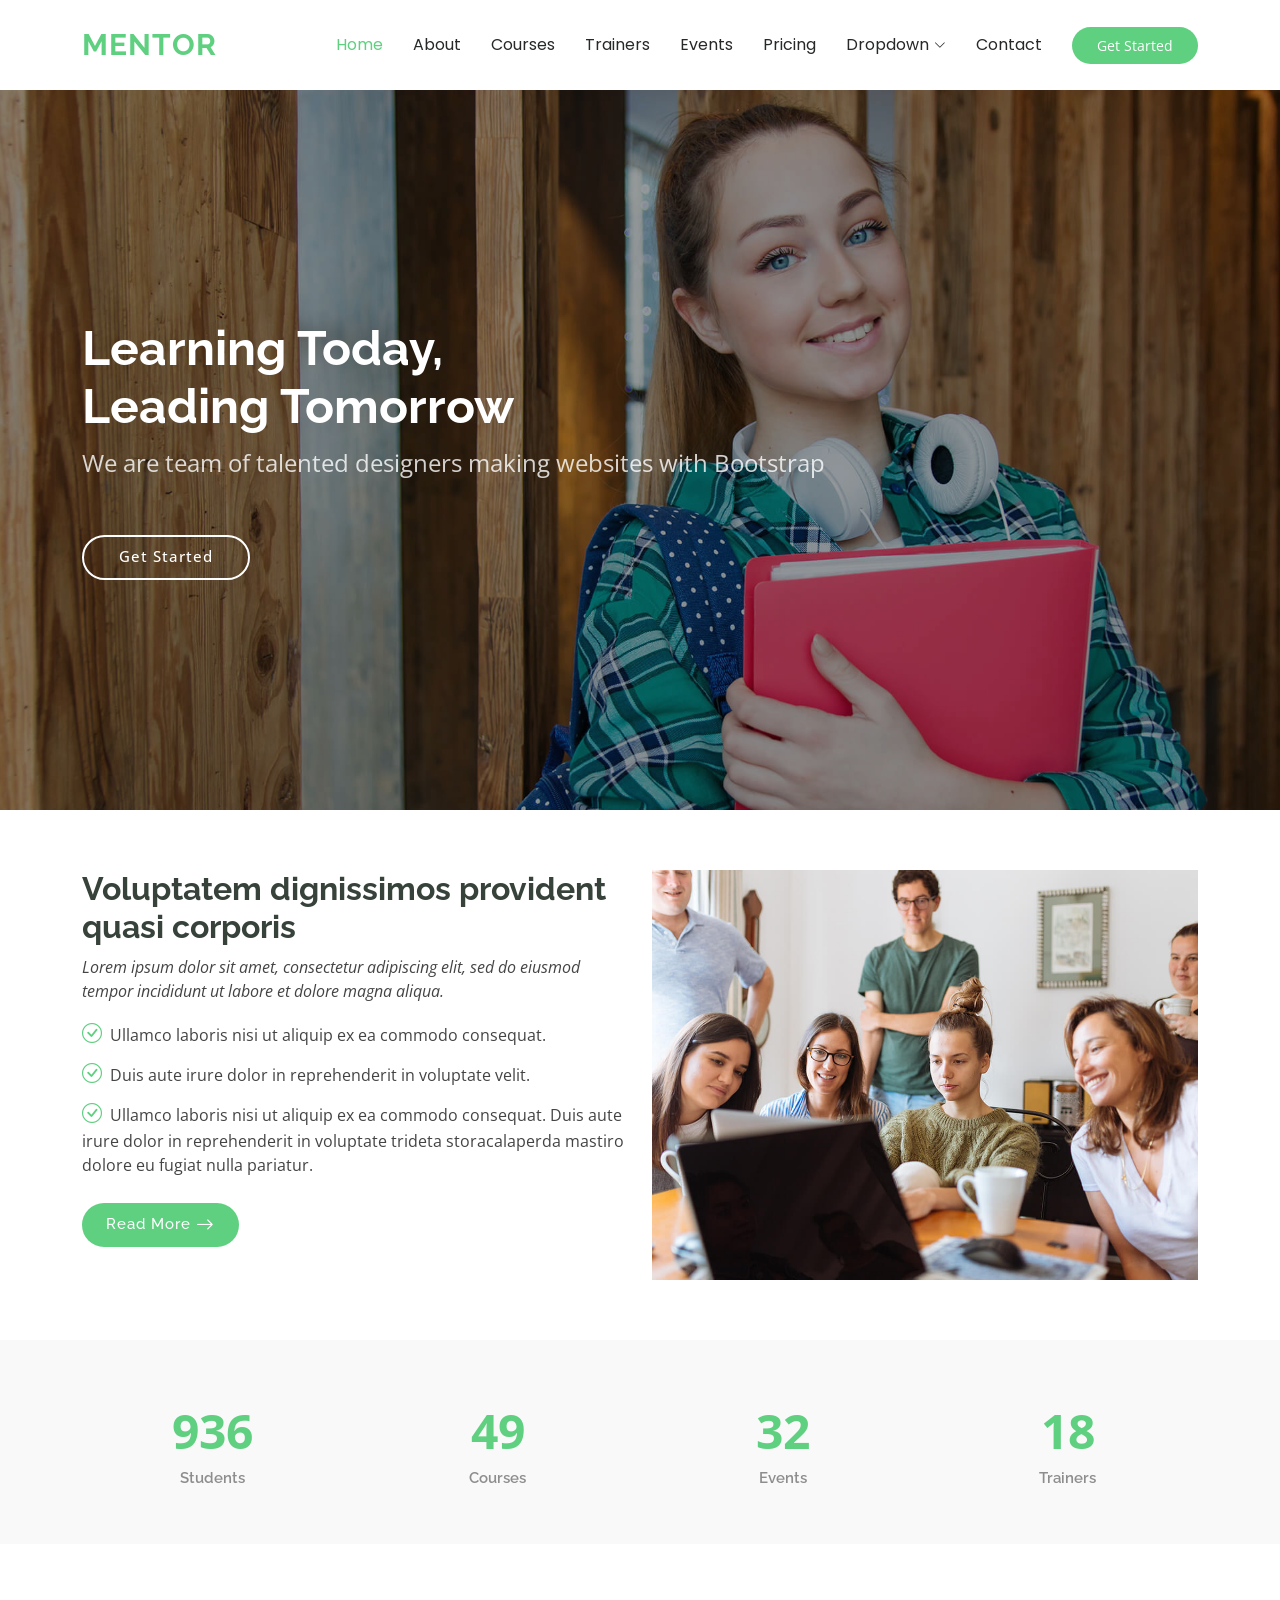
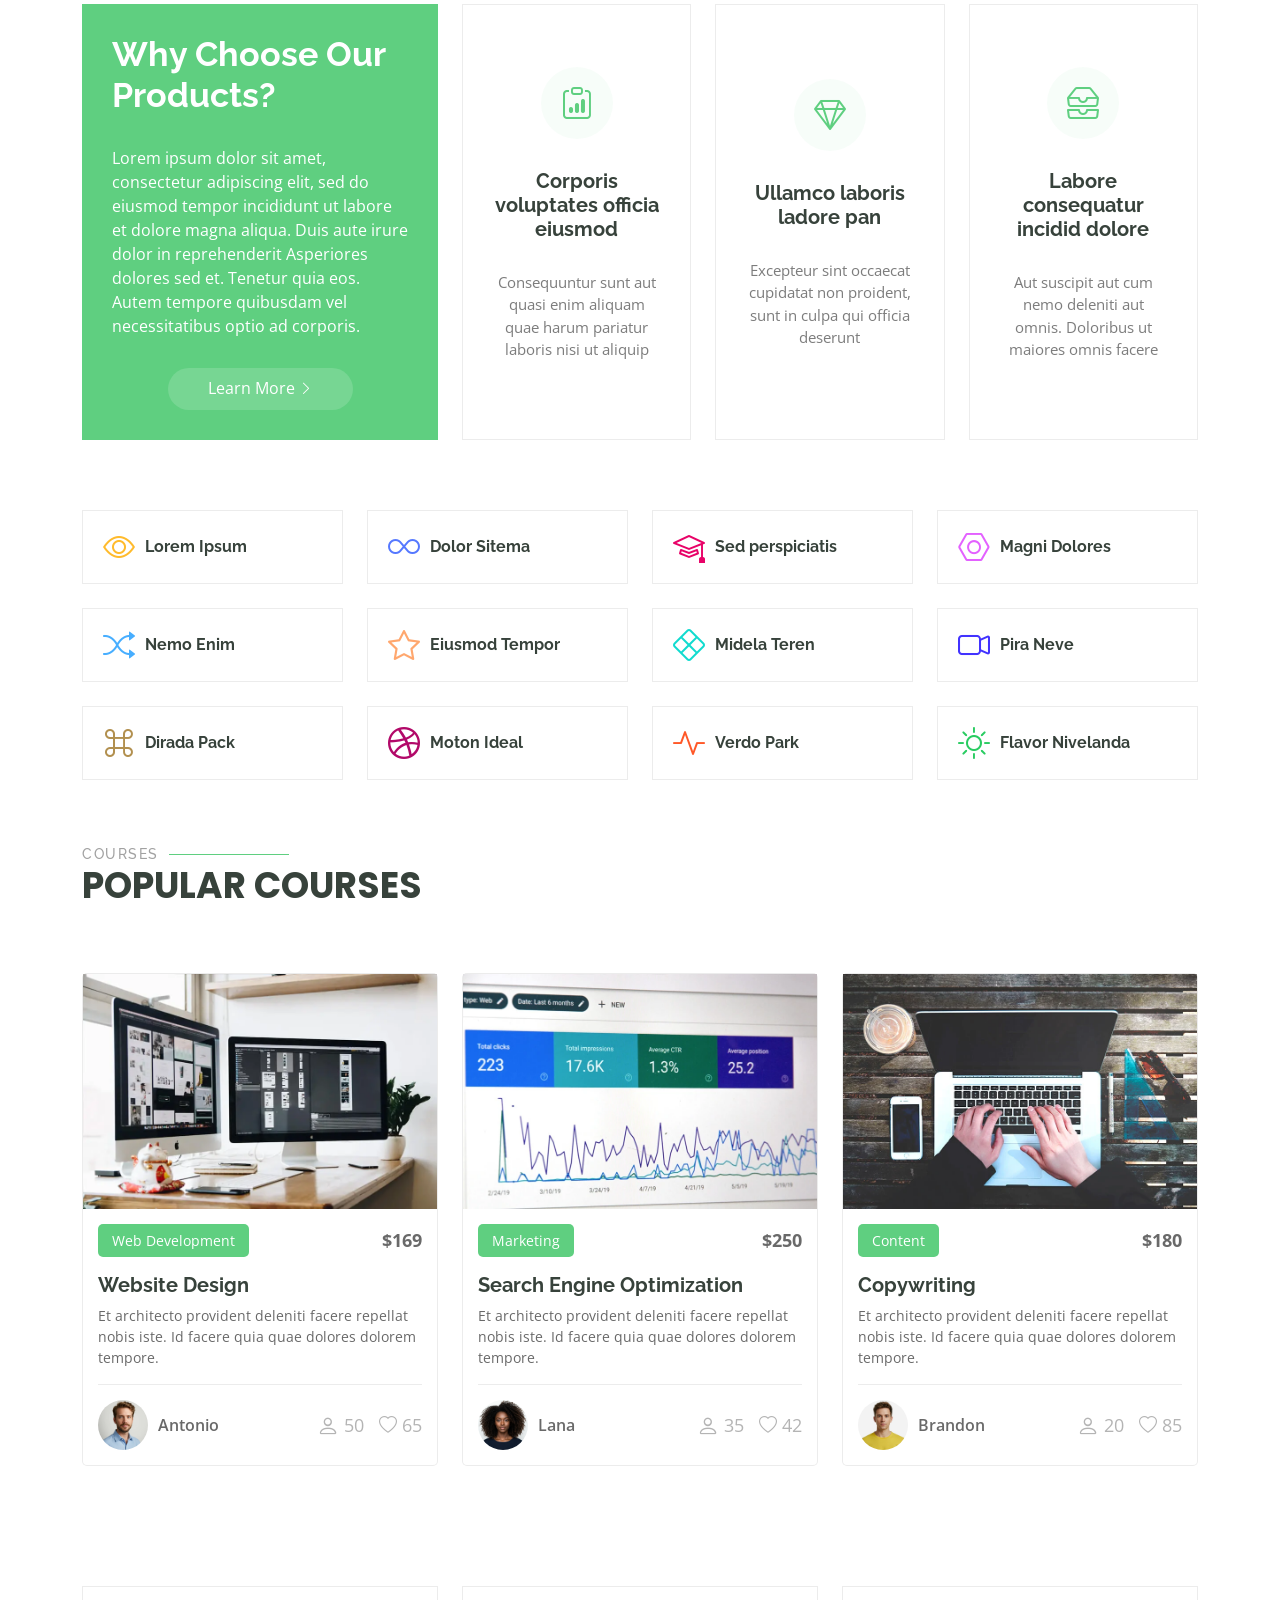
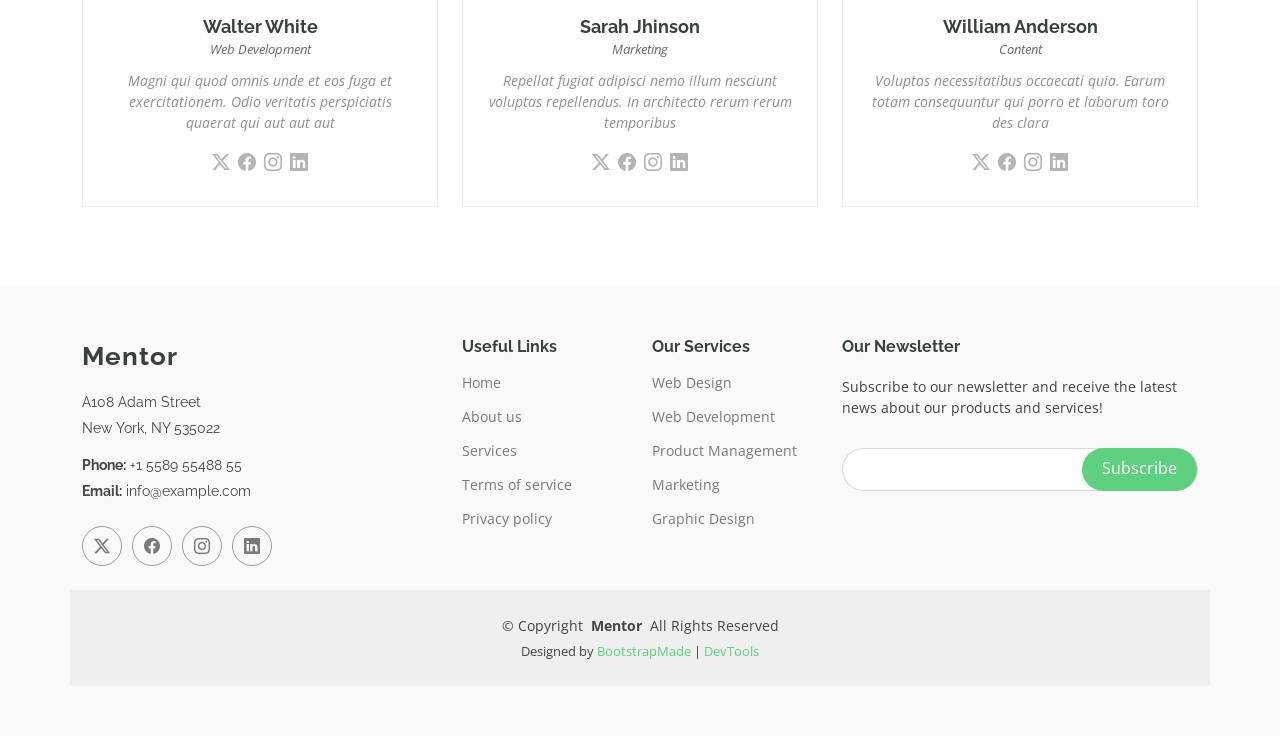
==== index.html @ 508c8187 "push to git" ====
<!DOCTYPE html>
<html lang="en">

<head>
  <meta charset="utf-8">
  <meta content="width=device-width, initial-scale=1.0" name="viewport">
  <title>Index - Mentor Bootstrap Template</title>
  <meta name="description" content="">
  <meta name="keywords" content="">

  <!-- Favicons -->
  <link href="assets/img/favicon.png" rel="icon">
  <link href="assets/img/apple-touch-icon.png" rel="apple-touch-icon">

  <!-- Fonts -->
  <link href="https://fonts.googleapis.com" rel="preconnect">
  <link href="https://fonts.gstatic.com" rel="preconnect" crossorigin>
  <link href="https://fonts.googleapis.com/css2?family=Open+Sans:ital,wght@0,300;0,400;0,500;0,600;0,700;0,800;1,300;1,400;1,500;1,600;1,700;1,800&family=Poppins:ital,wght@0,100;0,200;0,300;0,400;0,500;0,600;0,700;0,800;0,900;1,100;1,200;1,300;1,400;1,500;1,600;1,700;1,800;1,900&family=Raleway:ital,wght@0,100;0,200;0,300;0,400;0,500;0,600;0,700;0,800;0,900;1,100;1,200;1,300;1,400;1,500;1,600;1,700;1,800;1,900&display=swap" rel="stylesheet">

  <!-- Vendor CSS Files -->
  <link href="assets/vendor/bootstrap/css/bootstrap.min.css" rel="stylesheet">
  <link href="assets/vendor/bootstrap-icons/bootstrap-icons.css" rel="stylesheet">
  <link href="assets/vendor/aos/aos.css" rel="stylesheet">
  <link href="assets/vendor/glightbox/css/glightbox.min.css" rel="stylesheet">
  <link href="assets/vendor/swiper/swiper-bundle.min.css" rel="stylesheet">

  <!-- Main CSS File -->
  <link href="assets/css/main.css" rel="stylesheet">

  <!-- =======================================================
  * Template Name: Mentor
  * Template URL: https://bootstrapmade.com/mentor-free-education-bootstrap-theme/
  * Updated: Jul 07 2025 with Bootstrap v5.3.7
  * Author: BootstrapMade.com
  * License: https://bootstrapmade.com/license/
  ======================================================== -->
</head>

<body class="index-page">

  <header id="header" class="header d-flex align-items-center sticky-top">
    <div class="container-fluid container-xl position-relative d-flex align-items-center">

      <a href="index.html" class="logo d-flex align-items-center me-auto">
        <!-- Uncomment the line below if you also wish to use an image logo -->
        <!-- <img src="assets/img/logo.webp" alt=""> -->
        <h1 class="sitename">Mentor</h1>
      </a>

      <nav id="navmenu" class="navmenu">
        <ul>
          <li><a href="index.html" class="active">Home<br></a></li>
          <li><a href="about.html">About</a></li>
          <li><a href="courses.html">Courses</a></li>
          <li><a href="trainers.html">Trainers</a></li>
          <li><a href="events.html">Events</a></li>
          <li><a href="pricing.html">Pricing</a></li>
          <li class="dropdown"><a href="#"><span>Dropdown</span> <i class="bi bi-chevron-down toggle-dropdown"></i></a>
            <ul>
              <li><a href="#">Dropdown 1</a></li>
              <li class="dropdown"><a href="#"><span>Deep Dropdown</span> <i class="bi bi-chevron-down toggle-dropdown"></i></a>
                <ul>
                  <li><a href="#">Deep Dropdown 1</a></li>
                  <li><a href="#">Deep Dropdown 2</a></li>
                  <li><a href="#">Deep Dropdown 3</a></li>
                  <li><a href="#">Deep Dropdown 4</a></li>
                  <li><a href="#">Deep Dropdown 5</a></li>
                </ul>
              </li>
              <li><a href="#">Dropdown 2</a></li>
              <li><a href="#">Dropdown 3</a></li>
              <li><a href="#">Dropdown 4</a></li>
            </ul>
          </li>
          <li><a href="contact.html">Contact</a></li>
        </ul>
        <i class="mobile-nav-toggle d-xl-none bi bi-list"></i>
      </nav>

      <a class="btn-getstarted" href="courses.html">Get Started</a>

    </div>
  </header>

  <main class="main">

    <!-- Hero Section -->
    <section id="hero" class="hero section dark-background">

      <img src="assets/img/hero-bg.jpg" alt="" data-aos="fade-in">

      <div class="container">
        <h2 data-aos="fade-up" data-aos-delay="100">Learning Today,<br>Leading Tomorrow</h2>
        <p data-aos="fade-up" data-aos-delay="200">We are team of talented designers making websites with Bootstrap</p>
        <div class="d-flex mt-4" data-aos="fade-up" data-aos-delay="300">
          <a href="courses.html" class="btn-get-started">Get Started</a>
        </div>
      </div>

    </section><!-- /Hero Section -->

    <!-- About Section -->
    <section id="about" class="about section">

      <div class="container">

        <div class="row gy-4">

          <div class="col-lg-6 order-1 order-lg-2" data-aos="fade-up" data-aos-delay="100">
            <img src="assets/img/about.jpg" class="img-fluid" alt="">
          </div>

          <div class="col-lg-6 order-2 order-lg-1 content" data-aos="fade-up" data-aos-delay="200">
            <h3>Voluptatem dignissimos provident quasi corporis</h3>
            <p class="fst-italic">
              Lorem ipsum dolor sit amet, consectetur adipiscing elit, sed do eiusmod tempor incididunt ut labore et dolore
              magna aliqua.
            </p>
            <ul>
              <li><i class="bi bi-check-circle"></i> <span>Ullamco laboris nisi ut aliquip ex ea commodo consequat.</span></li>
              <li><i class="bi bi-check-circle"></i> <span>Duis aute irure dolor in reprehenderit in voluptate velit.</span></li>
              <li><i class="bi bi-check-circle"></i> <span>Ullamco laboris nisi ut aliquip ex ea commodo consequat. Duis aute irure dolor in reprehenderit in voluptate trideta storacalaperda mastiro dolore eu fugiat nulla pariatur.</span></li>
            </ul>
            <a href="#" class="read-more"><span>Read More</span><i class="bi bi-arrow-right"></i></a>
          </div>

        </div>

      </div>

    </section><!-- /About Section -->

    <!-- Counts Section -->
    <section id="counts" class="section counts light-background">

      <div class="container" data-aos="fade-up" data-aos-delay="100">

        <div class="row gy-4">

          <div class="col-lg-3 col-md-6">
            <div class="stats-item text-center w-100 h-100">
              <span data-purecounter-start="0" data-purecounter-end="1232" data-purecounter-duration="1" class="purecounter"></span>
              <p>Students</p>
            </div>
          </div><!-- End Stats Item -->

          <div class="col-lg-3 col-md-6">
            <div class="stats-item text-center w-100 h-100">
              <span data-purecounter-start="0" data-purecounter-end="64" data-purecounter-duration="1" class="purecounter"></span>
              <p>Courses</p>
            </div>
          </div><!-- End Stats Item -->

          <div class="col-lg-3 col-md-6">
            <div class="stats-item text-center w-100 h-100">
              <span data-purecounter-start="0" data-purecounter-end="42" data-purecounter-duration="1" class="purecounter"></span>
              <p>Events</p>
            </div>
          </div><!-- End Stats Item -->

          <div class="col-lg-3 col-md-6">
            <div class="stats-item text-center w-100 h-100">
              <span data-purecounter-start="0" data-purecounter-end="24" data-purecounter-duration="1" class="purecounter"></span>
              <p>Trainers</p>
            </div>
          </div><!-- End Stats Item -->

        </div>

      </div>

    </section><!-- /Counts Section -->

    <!-- Why Us Section -->
    <section id="why-us" class="section why-us">

      <div class="container">

        <div class="row gy-4">

          <div class="col-lg-4" data-aos="fade-up" data-aos-delay="100">
            <div class="why-box">
              <h3>Why Choose Our Products?</h3>
              <p>
                Lorem ipsum dolor sit amet, consectetur adipiscing elit, sed do eiusmod tempor incididunt ut labore et dolore magna aliqua. Duis aute irure dolor in reprehenderit
                Asperiores dolores sed et. Tenetur quia eos. Autem tempore quibusdam vel necessitatibus optio ad corporis.
              </p>
              <div class="text-center">
                <a href="#" class="more-btn"><span>Learn More</span> <i class="bi bi-chevron-right"></i></a>
              </div>
            </div>
          </div><!-- End Why Box -->

          <div class="col-lg-8 d-flex align-items-stretch">
            <div class="row gy-4" data-aos="fade-up" data-aos-delay="200">

              <div class="col-xl-4">
                <div class="icon-box d-flex flex-column justify-content-center align-items-center">
                  <i class="bi bi-clipboard-data"></i>
                  <h4>Corporis voluptates officia eiusmod</h4>
                  <p>Consequuntur sunt aut quasi enim aliquam quae harum pariatur laboris nisi ut aliquip</p>
                </div>
              </div><!-- End Icon Box -->

              <div class="col-xl-4" data-aos="fade-up" data-aos-delay="300">
                <div class="icon-box d-flex flex-column justify-content-center align-items-center">
                  <i class="bi bi-gem"></i>
                  <h4>Ullamco laboris ladore pan</h4>
                  <p>Excepteur sint occaecat cupidatat non proident, sunt in culpa qui officia deserunt</p>
                </div>
              </div><!-- End Icon Box -->

              <div class="col-xl-4" data-aos="fade-up" data-aos-delay="400">
                <div class="icon-box d-flex flex-column justify-content-center align-items-center">
                  <i class="bi bi-inboxes"></i>
                  <h4>Labore consequatur incidid dolore</h4>
                  <p>Aut suscipit aut cum nemo deleniti aut omnis. Doloribus ut maiores omnis facere</p>
                </div>
              </div><!-- End Icon Box -->

            </div>
          </div>

        </div>

      </div>

    </section><!-- /Why Us Section -->

    <!-- Features Section -->
    <section id="features" class="features section">

      <div class="container">

        <div class="row gy-4">

          <div class="col-lg-3 col-md-4" data-aos="fade-up" data-aos-delay="100">
            <div class="features-item">
              <i class="bi bi-eye" style="color: #ffbb2c;"></i>
              <h3><a href="" class="stretched-link">Lorem Ipsum</a></h3>
            </div>
          </div><!-- End Feature Item -->

          <div class="col-lg-3 col-md-4" data-aos="fade-up" data-aos-delay="200">
            <div class="features-item">
              <i class="bi bi-infinity" style="color: #5578ff;"></i>
              <h3><a href="" class="stretched-link">Dolor Sitema</a></h3>
            </div>
          </div><!-- End Feature Item -->

          <div class="col-lg-3 col-md-4" data-aos="fade-up" data-aos-delay="300">
            <div class="features-item">
              <i class="bi bi-mortarboard" style="color: #e80368;"></i>
              <h3><a href="" class="stretched-link">Sed perspiciatis</a></h3>
            </div>
          </div><!-- End Feature Item -->

          <div class="col-lg-3 col-md-4" data-aos="fade-up" data-aos-delay="400">
            <div class="features-item">
              <i class="bi bi-nut" style="color: #e361ff;"></i>
              <h3><a href="" class="stretched-link">Magni Dolores</a></h3>
            </div>
          </div><!-- End Feature Item -->

          <div class="col-lg-3 col-md-4" data-aos="fade-up" data-aos-delay="500">
            <div class="features-item">
              <i class="bi bi-shuffle" style="color: #47aeff;"></i>
              <h3><a href="" class="stretched-link">Nemo Enim</a></h3>
            </div>
          </div><!-- End Feature Item -->

          <div class="col-lg-3 col-md-4" data-aos="fade-up" data-aos-delay="600">
            <div class="features-item">
              <i class="bi bi-star" style="color: #ffa76e;"></i>
              <h3><a href="" class="stretched-link">Eiusmod Tempor</a></h3>
            </div>
          </div><!-- End Feature Item -->

          <div class="col-lg-3 col-md-4" data-aos="fade-up" data-aos-delay="700">
            <div class="features-item">
              <i class="bi bi-x-diamond" style="color: #11dbcf;"></i>
              <h3><a href="" class="stretched-link">Midela Teren</a></h3>
            </div>
          </div><!-- End Feature Item -->

          <div class="col-lg-3 col-md-4" data-aos="fade-up" data-aos-delay="800">
            <div class="features-item">
              <i class="bi bi-camera-video" style="color: #4233ff;"></i>
              <h3><a href="" class="stretched-link">Pira Neve</a></h3>
            </div>
          </div><!-- End Feature Item -->

          <div class="col-lg-3 col-md-4" data-aos="fade-up" data-aos-delay="900">
            <div class="features-item">
              <i class="bi bi-command" style="color: #b2904f;"></i>
              <h3><a href="" class="stretched-link">Dirada Pack</a></h3>
            </div>
          </div><!-- End Feature Item -->

          <div class="col-lg-3 col-md-4" data-aos="fade-up" data-aos-delay="1000">
            <div class="features-item">
              <i class="bi bi-dribbble" style="color: #b20969;"></i>
              <h3><a href="" class="stretched-link">Moton Ideal</a></h3>
            </div>
          </div><!-- End Feature Item -->

          <div class="col-lg-3 col-md-4" data-aos="fade-up" data-aos-delay="1100">
            <div class="features-item">
              <i class="bi bi-activity" style="color: #ff5828;"></i>
              <h3><a href="" class="stretched-link">Verdo Park</a></h3>
            </div>
          </div><!-- End Feature Item -->

          <div class="col-lg-3 col-md-4" data-aos="fade-up" data-aos-delay="1200">
            <div class="features-item">
              <i class="bi bi-brightness-high" style="color: #29cc61;"></i>
              <h3><a href="" class="stretched-link">Flavor Nivelanda</a></h3>
            </div>
          </div><!-- End Feature Item -->

        </div>

      </div>

    </section><!-- /Features Section -->

    <!-- Courses Section -->
    <section id="courses" class="courses section">

      <!-- Section Title -->
      <div class="container section-title" data-aos="fade-up">
        <h2>Courses</h2>
        <p>Popular Courses</p>
      </div><!-- End Section Title -->

      <div class="container">

        <div class="row">

          <div class="col-lg-4 col-md-6 d-flex align-items-stretch" data-aos="zoom-in" data-aos-delay="100">
            <div class="course-item">
              <img src="assets/img/course/course-1.webp" class="img-fluid" alt="...">
              <div class="course-content">
                <div class="d-flex justify-content-between align-items-center mb-3">
                  <p class="category">Web Development</p>
                  <p class="price">$169</p>
                </div>

                <h3><a href="course-details.html">Website Design</a></h3>
                <p class="description">Et architecto provident deleniti facere repellat nobis iste. Id facere quia quae dolores dolorem tempore.</p>
                <div class="trainer d-flex justify-content-between align-items-center">
                  <div class="trainer-profile d-flex align-items-center">
                    <img src="assets/img/person/person-m-7.webp" class="img-fluid" alt="">
                    <a href="" class="trainer-link">Antonio</a>
                  </div>
                  <div class="trainer-rank d-flex align-items-center">
                    <i class="bi bi-person user-icon"></i>&nbsp;50
                    &nbsp;&nbsp;
                    <i class="bi bi-heart heart-icon"></i>&nbsp;65
                  </div>
                </div>
              </div>
            </div>
          </div> <!-- End Course Item-->

          <div class="col-lg-4 col-md-6 d-flex align-items-stretch mt-4 mt-md-0" data-aos="zoom-in" data-aos-delay="200">
            <div class="course-item">
              <img src="assets/img/course/course-2.webp" class="img-fluid" alt="...">
              <div class="course-content">
                <div class="d-flex justify-content-between align-items-center mb-3">
                  <p class="category">Marketing</p>
                  <p class="price">$250</p>
                </div>

                <h3><a href="course-details.html">Search Engine Optimization</a></h3>
                <p class="description">Et architecto provident deleniti facere repellat nobis iste. Id facere quia quae dolores dolorem tempore.</p>
                <div class="trainer d-flex justify-content-between align-items-center">
                  <div class="trainer-profile d-flex align-items-center">
                    <img src="assets/img/person/person-f-14.webp" class="img-fluid" alt="">
                    <a href="" class="trainer-link">Lana</a>
                  </div>
                  <div class="trainer-rank d-flex align-items-center">
                    <i class="bi bi-person user-icon"></i>&nbsp;35
                    &nbsp;&nbsp;
                    <i class="bi bi-heart heart-icon"></i>&nbsp;42
                  </div>
                </div>
              </div>
            </div>
          </div> <!-- End Course Item-->

          <div class="col-lg-4 col-md-6 d-flex align-items-stretch mt-4 mt-lg-0" data-aos="zoom-in" data-aos-delay="300">
            <div class="course-item">
              <img src="assets/img/course/course-3.webp" class="img-fluid" alt="...">
              <div class="course-content">
                <div class="d-flex justify-content-between align-items-center mb-3">
                  <p class="category">Content</p>
                  <p class="price">$180</p>
                </div>

                <h3><a href="course-details.html">Copywriting</a></h3>
                <p class="description">Et architecto provident deleniti facere repellat nobis iste. Id facere quia quae dolores dolorem tempore.</p>
                <div class="trainer d-flex justify-content-between align-items-center">
                  <div class="trainer-profile d-flex align-items-center">
                    <img src="assets/img/person/person-m-12.webp" class="img-fluid" alt="">
                    <a href="" class="trainer-link">Brandon</a>
                  </div>
                  <div class="trainer-rank d-flex align-items-center">
                    <i class="bi bi-person user-icon"></i>&nbsp;20
                    &nbsp;&nbsp;
                    <i class="bi bi-heart heart-icon"></i>&nbsp;85
                  </div>
                </div>
              </div>
            </div>
          </div> <!-- End Course Item-->

        </div>

      </div>

    </section><!-- /Courses Section -->

    <!-- Trainers Index Section -->
    <section id="trainers-index" class="section trainers-index">

      <div class="container">

        <div class="row">

          <div class="col-lg-4 col-md-6 d-flex" data-aos="fade-up" data-aos-delay="100">
            <div class="member">
              <img src="assets/img/trainers/trainer-1.jpg" class="img-fluid" alt="">
              <div class="member-content">
                <h4>Walter White</h4>
                <span>Web Development</span>
                <p>
                  Magni qui quod omnis unde et eos fuga et exercitationem. Odio veritatis perspiciatis quaerat qui aut aut aut
                </p>
                <div class="social">
                  <a href=""><i class="bi bi-twitter-x"></i></a>
                  <a href=""><i class="bi bi-facebook"></i></a>
                  <a href=""><i class="bi bi-instagram"></i></a>
                  <a href=""><i class="bi bi-linkedin"></i></a>
                </div>
              </div>
            </div>
          </div><!-- End Team Member -->

          <div class="col-lg-4 col-md-6 d-flex" data-aos="fade-up" data-aos-delay="200">
            <div class="member">
              <img src="assets/img/trainers/trainer-2.jpg" class="img-fluid" alt="">
              <div class="member-content">
                <h4>Sarah Jhinson</h4>
                <span>Marketing</span>
                <p>
                  Repellat fugiat adipisci nemo illum nesciunt voluptas repellendus. In architecto rerum rerum temporibus
                </p>
                <div class="social">
                  <a href=""><i class="bi bi-twitter-x"></i></a>
                  <a href=""><i class="bi bi-facebook"></i></a>
                  <a href=""><i class="bi bi-instagram"></i></a>
                  <a href=""><i class="bi bi-linkedin"></i></a>
                </div>
              </div>
            </div>
          </div><!-- End Team Member -->

          <div class="col-lg-4 col-md-6 d-flex" data-aos="fade-up" data-aos-delay="300">
            <div class="member">
              <img src="assets/img/trainers/trainer-3.jpg" class="img-fluid" alt="">
              <div class="member-content">
                <h4>William Anderson</h4>
                <span>Content</span>
                <p>
                  Voluptas necessitatibus occaecati quia. Earum totam consequuntur qui porro et laborum toro des clara
                </p>
                <div class="social">
                  <a href=""><i class="bi bi-twitter-x"></i></a>
                  <a href=""><i class="bi bi-facebook"></i></a>
                  <a href=""><i class="bi bi-instagram"></i></a>
                  <a href=""><i class="bi bi-linkedin"></i></a>
                </div>
              </div>
            </div>
          </div><!-- End Team Member -->

        </div>

      </div>

    </section><!-- /Trainers Index Section -->

  </main>

  <footer id="footer" class="footer position-relative light-background">

    <div class="container footer-top">
      <div class="row gy-4">
        <div class="col-lg-4 col-md-6 footer-about">
          <a href="index.html" class="logo d-flex align-items-center">
            <span class="sitename">Mentor</span>
          </a>
          <div class="footer-contact pt-3">
            <p>A108 Adam Street</p>
            <p>New York, NY 535022</p>
            <p class="mt-3"><strong>Phone:</strong> <span>+1 5589 55488 55</span></p>
            <p><strong>Email:</strong> <span>info@example.com</span></p>
          </div>
          <div class="social-links d-flex mt-4">
            <a href=""><i class="bi bi-twitter-x"></i></a>
            <a href=""><i class="bi bi-facebook"></i></a>
            <a href=""><i class="bi bi-instagram"></i></a>
            <a href=""><i class="bi bi-linkedin"></i></a>
          </div>
        </div>

        <div class="col-lg-2 col-md-3 footer-links">
          <h4>Useful Links</h4>
          <ul>
            <li><a href="#">Home</a></li>
            <li><a href="#">About us</a></li>
            <li><a href="#">Services</a></li>
            <li><a href="#">Terms of service</a></li>
            <li><a href="#">Privacy policy</a></li>
          </ul>
        </div>

        <div class="col-lg-2 col-md-3 footer-links">
          <h4>Our Services</h4>
          <ul>
            <li><a href="#">Web Design</a></li>
            <li><a href="#">Web Development</a></li>
            <li><a href="#">Product Management</a></li>
            <li><a href="#">Marketing</a></li>
            <li><a href="#">Graphic Design</a></li>
          </ul>
        </div>

        <div class="col-lg-4 col-md-12 footer-newsletter">
          <h4>Our Newsletter</h4>
          <p>Subscribe to our newsletter and receive the latest news about our products and services!</p>
          <form action="#" method="post" class="email-form">
            <div class="newsletter-form"><input type="email" name="email"><input type="submit" value="Subscribe"></div>
            <div class="loading">Loading</div>
            <div class="error-message"></div>
            <div class="sent-message">Your subscription request has been sent. Thank you!</div>
          </form>
        </div>

      </div>
    </div>

    <div class="container copyright text-center mt-4">
      <p>© <span>Copyright</span> <strong class="px-1 sitename">Mentor</strong> <span>All Rights Reserved</span></p>
      <div class="credits">
        <!-- All the links in the footer should remain intact. -->
        <!-- You can delete the links only if you've purchased the pro version. -->
        <!-- Licensing information: https://bootstrapmade.com/license/ -->
        Designed by <a href="https://bootstrapmade.com/">BootstrapMade</a> | <a href="https://bootstrapmade.com/tools/">DevTools</a>
      </div>
    </div>

  </footer>

  <!-- Scroll Top -->
  <a href="#" id="scroll-top" class="scroll-top d-flex align-items-center justify-content-center"><i class="bi bi-arrow-up-short"></i></a>

  <!-- Preloader -->
  <div id="preloader"></div>

  <!-- Vendor JS Files -->
  <script src="assets/vendor/bootstrap/js/bootstrap.bundle.min.js"></script>
  <script src="assets/vendor/aos/aos.js"></script>
  <script src="assets/vendor/glightbox/js/glightbox.min.js"></script>
  <script src="assets/vendor/purecounter/purecounter_vanilla.js"></script>
  <script src="assets/vendor/swiper/swiper-bundle.min.js"></script>

  <!-- Main JS File -->
  <script src="assets/js/main.js"></script>

</body>

</html>
---- assets/css/main.css ----
/**
* Template Name: Mentor
* Template URL: https://bootstrapmade.com/mentor-free-education-bootstrap-theme/
* Updated: Jul 07 2025 with Bootstrap v5.3.7
* Author: BootstrapMade.com
* License: https://bootstrapmade.com/license/
*/

/*--------------------------------------------------------------
# Font & Color Variables
# Help: https://bootstrapmade.com/color-system/
--------------------------------------------------------------*/
/* Fonts */
:root {
  --default-font: "Open Sans",  system-ui, -apple-system, "Segoe UI", Roboto, "Helvetica Neue", Arial, "Noto Sans", "Liberation Sans", sans-serif, "Apple Color Emoji", "Segoe UI Emoji", "Segoe UI Symbol", "Noto Color Emoji";
  --heading-font: "Raleway",  sans-serif;
  --nav-font: "Poppins",  sans-serif;
}

/* Global Colors - The following color variables are used throughout the website. Updating them here will change the color scheme of the entire website */
:root { 
  --background-color: #ffffff; /* Background color for the entire website, including individual sections */
  --default-color: #444444; /* Default color used for the majority of the text content across the entire website */
  --heading-color: #37423b; /* Color for headings, subheadings and title throughout the website */
  --accent-color: #5fcf80; /* Accent color that represents your brand on the website. It's used for buttons, links, and other elements that need to stand out */
  --surface-color: #ffffff; /* The surface color is used as a background of boxed elements within sections, such as cards, icon boxes, or other elements that require a visual separation from the global background. */
  --contrast-color: #ffffff; /* Contrast color for text, ensuring readability against backgrounds of accent, heading, or default colors. */
}

/* Nav Menu Colors - The following color variables are used specifically for the navigation menu. They are separate from the global colors to allow for more customization options */
:root {
  --nav-color: #272828;  /* The default color of the main navmenu links */
  --nav-hover-color: #5fcf80; /* Applied to main navmenu links when they are hovered over or active */
  --nav-mobile-background-color: #ffffff; /* Used as the background color for mobile navigation menu */
  --nav-dropdown-background-color: #ffffff; /* Used as the background color for dropdown items that appear when hovering over primary navigation items */
  --nav-dropdown-color: #272828; /* Used for navigation links of the dropdown items in the navigation menu. */
  --nav-dropdown-hover-color: #5fcf80; /* Similar to --nav-hover-color, this color is applied to dropdown navigation links when they are hovered over. */
}

/* Color Presets - These classes override global colors when applied to any section or element, providing reuse of the sam color scheme. */

.light-background {
  --background-color: #f9f9f9;
  --surface-color: #ffffff;
}

.dark-background {
  --background-color: #060606;
  --default-color: #ffffff;
  --heading-color: #ffffff;
  --surface-color: #252525;
  --contrast-color: #ffffff;
}

/* Smooth scroll */
:root {
  scroll-behavior: smooth;
}

/*--------------------------------------------------------------
# General Styling & Shared Classes
--------------------------------------------------------------*/
body {
  color: var(--default-color);
  background-color: var(--background-color);
  font-family: var(--default-font);
}

a {
  color: var(--accent-color);
  text-decoration: none;
  transition: 0.3s;
}

a:hover {
  color: color-mix(in srgb, var(--accent-color), transparent 25%);
  text-decoration: none;
}

h1,
h2,
h3,
h4,
h5,
h6 {
  color: var(--heading-color);
  font-family: var(--heading-font);
}

/* Email Form Messages
------------------------------*/
.email-form .error-message {
  display: none;
  background: #df1529;
  color: #ffffff;
  text-align: left;
  padding: 15px;
  margin-bottom: 24px;
  font-weight: 600;
}

.email-form .sent-message {
  display: none;
  color: #ffffff;
  background: #059652;
  text-align: center;
  padding: 15px;
  margin-bottom: 24px;
  font-weight: 600;
}

.email-form .loading {
  display: none;
  background: var(--surface-color);
  text-align: center;
  padding: 15px;
  margin-bottom: 24px;
}

.email-form .loading:before {
  content: "";
  display: inline-block;
  border-radius: 50%;
  width: 24px;
  height: 24px;
  margin: 0 10px -6px 0;
  border: 3px solid var(--accent-color);
  border-top-color: var(--surface-color);
  animation: email-form-loading 1s linear infinite;
}

@keyframes email-form-loading {
  0% {
    transform: rotate(0deg);
  }

  100% {
    transform: rotate(360deg);
  }
}

/* Pulsating Play Button
------------------------------*/
.pulsating-play-btn {
  width: 94px;
  height: 94px;
  background: radial-gradient(var(--accent-color) 50%, color-mix(in srgb, var(--accent-color), transparent 75%) 52%);
  border-radius: 50%;
  display: block;
  position: relative;
  overflow: hidden;
}

.pulsating-play-btn:before {
  content: "";
  position: absolute;
  width: 120px;
  height: 120px;
  animation-delay: 0s;
  animation: pulsate-play-btn 2s;
  animation-direction: forwards;
  animation-iteration-count: infinite;
  animation-timing-function: steps;
  opacity: 1;
  border-radius: 50%;
  border: 5px solid color-mix(in srgb, var(--accent-color), transparent 30%);
  top: -15%;
  left: -15%;
  background: rgba(198, 16, 0, 0);
}

.pulsating-play-btn:after {
  content: "";
  position: absolute;
  left: 50%;
  top: 50%;
  transform: translateX(-40%) translateY(-50%);
  width: 0;
  height: 0;
  border-top: 10px solid transparent;
  border-bottom: 10px solid transparent;
  border-left: 15px solid #fff;
  z-index: 100;
  transition: all 400ms cubic-bezier(0.55, 0.055, 0.675, 0.19);
}

.pulsating-play-btn:hover:before {
  content: "";
  position: absolute;
  left: 50%;
  top: 50%;
  transform: translateX(-40%) translateY(-50%);
  width: 0;
  height: 0;
  border: none;
  border-top: 10px solid transparent;
  border-bottom: 10px solid transparent;
  border-left: 15px solid #fff;
  z-index: 200;
  animation: none;
  border-radius: 0;
}

.pulsating-play-btn:hover:after {
  border-left: 15px solid var(--accent-color);
  transform: scale(20);
}

@keyframes pulsate-play-btn {
  0% {
    transform: scale(0.6, 0.6);
    opacity: 1;
  }

  100% {
    transform: scale(1, 1);
    opacity: 0;
  }
}

/*--------------------------------------------------------------
# Global Header
--------------------------------------------------------------*/
.header {
  color: var(--default-color);
  background-color: var(--background-color);
  padding: 15px 0;
  transition: all 0.5s;
  z-index: 997;
}

.course-details-page .header {
  background-color: var(--accent-color);
}

.course-details-page .header .logo h1,
.course-details-page .header .navmenu a,
.course-details-page .header .navmenu a:focus,
.course-details-page .header .mobile-nav-toggle {
  color: var(--contrast-color);
}

.course-details-page .header .navmenu li:hover>a,
.course-details-page .header .navmenu .active,
.course-details-page .header .navmenu .active:focus {
  color: var(--contrast-color);
}

.course-details-page .header .btn-getstarted,
.course-details-page .header .btn-getstarted:focus {
  color: var(--accent-color);
  background: var(--contrast-color);
}

.header .logo {
  line-height: 1;
}

.header .logo img {
  max-height: 36px;
  margin-right: 8px;
}

.header .logo h1 {
  font-weight: 700;
  font-size: 30px;
  margin: 0;
  letter-spacing: 1px;
  text-transform: uppercase;
  color: var(--accent-color);
}

.header .btn-getstarted,
.header .btn-getstarted:focus {
  color: var(--contrast-color);
  background: var(--accent-color);
  font-size: 14px;
  padding: 8px 25px;
  margin: 0 0 0 30px;
  border-radius: 50px;
  transition: 0.3s;
}

.header .btn-getstarted:hover,
.header .btn-getstarted:focus:hover {
  color: var(--contrast-color);
  background: color-mix(in srgb, var(--accent-color), transparent 15%);
}

@media (max-width: 1200px) {
  .header .logo {
    order: 1;
  }

  .header .btn-getstarted {
    order: 2;
    margin: 0 15px 0 0;
    padding: 6px 15px;
  }

  .header .navmenu {
    order: 3;
  }
}

.scrolled .header {
  box-shadow: 0px 0 18px rgba(0, 0, 0, 0.1);
}

/*--------------------------------------------------------------
# Navigation Menu
--------------------------------------------------------------*/
/* Navmenu - Desktop */
@media (min-width: 1200px) {
  .navmenu {
    padding: 0;
  }

  .navmenu ul {
    margin: 0;
    padding: 0;
    display: flex;
    list-style: none;
    align-items: center;
  }

  .navmenu li {
    position: relative;
  }

  .navmenu a,
  .navmenu a:focus {
    color: var(--nav-color);
    padding: 18px 15px;
    font-size: 16px;
    font-family: var(--nav-font);
    font-weight: 400;
    display: flex;
    align-items: center;
    justify-content: space-between;
    white-space: nowrap;
    transition: 0.3s;
  }

  .navmenu a i,
  .navmenu a:focus i {
    font-size: 12px;
    line-height: 0;
    margin-left: 5px;
    transition: 0.3s;
  }

  .navmenu li:last-child a {
    padding-right: 0;
  }

  .navmenu li:hover>a,
  .navmenu .active,
  .navmenu .active:focus {
    color: var(--nav-hover-color);
  }

  .navmenu .dropdown ul {
    margin: 0;
    padding: 10px 0;
    background: var(--nav-dropdown-background-color);
    display: block;
    position: absolute;
    visibility: hidden;
    left: 14px;
    top: 130%;
    opacity: 0;
    transition: 0.3s;
    border-radius: 4px;
    z-index: 99;
    box-shadow: 0px 0px 30px rgba(0, 0, 0, 0.1);
  }

  .navmenu .dropdown ul li {
    min-width: 200px;
  }

  .navmenu .dropdown ul a {
    padding: 10px 20px;
    font-size: 15px;
    text-transform: none;
    color: var(--nav-dropdown-color);
  }

  .navmenu .dropdown ul a i {
    font-size: 12px;
  }

  .navmenu .dropdown ul a:hover,
  .navmenu .dropdown ul .active:hover,
  .navmenu .dropdown ul li:hover>a {
    color: var(--nav-dropdown-hover-color);
  }

  .navmenu .dropdown:hover>ul {
    opacity: 1;
    top: 100%;
    visibility: visible;
  }

  .navmenu .dropdown .dropdown ul {
    top: 0;
    left: -90%;
    visibility: hidden;
  }

  .navmenu .dropdown .dropdown:hover>ul {
    opacity: 1;
    top: 0;
    left: -100%;
    visibility: visible;
  }
}

/* Navmenu - Mobile */
@media (max-width: 1199px) {
  .mobile-nav-toggle {
    color: var(--nav-color);
    font-size: 28px;
    line-height: 0;
    margin-right: 10px;
    cursor: pointer;
    transition: color 0.3s;
  }

  .navmenu {
    padding: 0;
    z-index: 9997;
  }

  .navmenu ul {
    display: none;
    list-style: none;
    position: absolute;
    inset: 60px 20px 20px 20px;
    padding: 10px 0;
    margin: 0;
    border-radius: 6px;
    background-color: var(--nav-mobile-background-color);
    border: 1px solid color-mix(in srgb, var(--default-color), transparent 90%);
    box-shadow: none;
    overflow-y: auto;
    transition: 0.3s;
    z-index: 9998;
  }

  .navmenu a,
  .navmenu a:focus {
    color: var(--nav-dropdown-color);
    padding: 10px 20px;
    font-family: var(--nav-font);
    font-size: 17px;
    font-weight: 500;
    display: flex;
    align-items: center;
    justify-content: space-between;
    white-space: nowrap;
    transition: 0.3s;
  }

  .navmenu a i,
  .navmenu a:focus i {
    font-size: 12px;
    line-height: 0;
    margin-left: 5px;
    width: 30px;
    height: 30px;
    display: flex;
    align-items: center;
    justify-content: center;
    border-radius: 50%;
    transition: 0.3s;
    background-color: color-mix(in srgb, var(--accent-color), transparent 90%);
  }

  .navmenu a i:hover,
  .navmenu a:focus i:hover {
    background-color: var(--accent-color);
    color: var(--contrast-color);
  }

  .navmenu a:hover,
  .navmenu .active,
  .navmenu .active:focus {
    color: var(--nav-dropdown-hover-color);
  }

  .navmenu .active i,
  .navmenu .active:focus i {
    background-color: var(--accent-color);
    color: var(--contrast-color);
    transform: rotate(180deg);
  }

  .navmenu .dropdown ul {
    position: static;
    display: none;
    z-index: 99;
    padding: 10px 0;
    margin: 10px 20px;
    background-color: var(--nav-dropdown-background-color);
    transition: all 0.5s ease-in-out;
  }

  .navmenu .dropdown ul ul {
    background-color: rgba(33, 37, 41, 0.1);
  }

  .navmenu .dropdown>.dropdown-active {
    display: block;
    background-color: rgba(33, 37, 41, 0.03);
  }

  .mobile-nav-active {
    overflow: hidden;
  }

  .mobile-nav-active .mobile-nav-toggle {
    color: #fff;
    position: absolute;
    font-size: 32px;
    top: 15px;
    right: 15px;
    margin-right: 0;
    z-index: 9999;
  }

  .mobile-nav-active .navmenu {
    position: fixed;
    overflow: hidden;
    inset: 0;
    background: rgba(33, 37, 41, 0.8);
    transition: 0.3s;
  }

  .mobile-nav-active .navmenu>ul {
    display: block;
  }
}

/*--------------------------------------------------------------
# Global Footer
--------------------------------------------------------------*/
.footer {
  color: var(--default-color);
  background-color: var(--background-color);
  font-size: 14px;
  padding-bottom: 50px;
  position: relative;
}

.footer .footer-top {
  padding-top: 50px;
}

.footer .footer-about .logo {
  margin-bottom: 0;
}

.footer .footer-about .logo img {
  max-height: 40px;
  margin-right: 6px;
}

.footer .footer-about .logo span {
  font-size: 26px;
  font-weight: 700;
  letter-spacing: 1px;
  font-family: var(--heading-font);
  color: var(--heading-color);
}

.footer .footer-about p {
  font-size: 14px;
  font-family: var(--heading-font);
}

.footer .social-links a {
  display: flex;
  align-items: center;
  justify-content: center;
  width: 40px;
  height: 40px;
  border-radius: 50%;
  border: 1px solid color-mix(in srgb, var(--default-color), transparent 50%);
  font-size: 16px;
  color: color-mix(in srgb, var(--default-color), transparent 30%);
  margin-right: 10px;
  transition: 0.3s;
}

.footer .social-links a:hover {
  color: var(--accent-color);
  border-color: var(--accent-color);
}

.footer h4 {
  font-size: 16px;
  font-weight: bold;
  position: relative;
  padding-bottom: 12px;
}

.footer .footer-links {
  margin-bottom: 30px;
}

.footer .footer-links ul {
  list-style: none;
  padding: 0;
  margin: 0;
}

.footer .footer-links ul i {
  padding-right: 2px;
  font-size: 12px;
  line-height: 0;
}

.footer .footer-links ul li {
  padding: 10px 0;
  display: flex;
  align-items: center;
}

.footer .footer-links ul li:first-child {
  padding-top: 0;
}

.footer .footer-links ul a {
  color: color-mix(in srgb, var(--default-color), transparent 30%);
  display: inline-block;
  line-height: 1;
}

.footer .footer-links ul a:hover {
  color: var(--accent-color);
}

.footer .footer-contact p {
  margin-bottom: 5px;
}

.footer .footer-newsletter .newsletter-form {
  margin-top: 30px;
  margin-bottom: 15px;
  padding: 6px 8px;
  position: relative;
  border-radius: 50px;
  border: 1px solid color-mix(in srgb, var(--default-color), transparent 80%);
  display: flex;
  background-color: var(--surface-color);
  transition: 0.3s;
}

.footer .footer-newsletter .newsletter-form:focus-within {
  border-color: var(--accent-color);
}

.footer .footer-newsletter .newsletter-form input[type=email] {
  border: 0;
  padding: 4px 8px;
  width: 100%;
  background-color: var(--surface-color);
  color: var(--default-color);
}

.footer .footer-newsletter .newsletter-form input[type=email]:focus-visible {
  outline: none;
}

.footer .footer-newsletter .newsletter-form input[type=submit] {
  border: 0;
  font-size: 16px;
  padding: 0 20px 2px 20px;
  margin: -7px -8px -7px 0;
  background: var(--accent-color);
  color: var(--contrast-color);
  transition: 0.3s;
  border-radius: 50px;
}

.footer .footer-newsletter .newsletter-form input[type=submit]:hover {
  background: color-mix(in srgb, var(--accent-color), transparent 20%);
}

.footer .copyright {
  padding-top: 25px;
  padding-bottom: 25px;
  background-color: color-mix(in srgb, var(--default-color), transparent 95%);
}

.footer .copyright p {
  margin-bottom: 0;
}

.footer .credits {
  margin-top: 6px;
  font-size: 13px;
}

/*--------------------------------------------------------------
# Preloader
--------------------------------------------------------------*/
#preloader {
  position: fixed;
  inset: 0;
  z-index: 999999;
  overflow: hidden;
  background: var(--background-color);
  transition: all 0.6s ease-out;
}

#preloader:before {
  content: "";
  position: fixed;
  top: calc(50% - 30px);
  left: calc(50% - 30px);
  border: 6px solid #ffffff;
  border-color: var(--accent-color) transparent var(--accent-color) transparent;
  border-radius: 50%;
  width: 60px;
  height: 60px;
  animation: animate-preloader 1.5s linear infinite;
}

@keyframes animate-preloader {
  0% {
    transform: rotate(0deg);
  }

  100% {
    transform: rotate(360deg);
  }
}

/*--------------------------------------------------------------
# Scroll Top Button
--------------------------------------------------------------*/
.scroll-top {
  position: fixed;
  visibility: hidden;
  opacity: 0;
  right: 15px;
  bottom: -15px;
  z-index: 99999;
  background-color: var(--accent-color);
  width: 44px;
  height: 44px;
  border-radius: 50px;
  transition: all 0.4s;
}

.scroll-top i {
  font-size: 24px;
  color: var(--contrast-color);
  line-height: 0;
}

.scroll-top:hover {
  background-color: color-mix(in srgb, var(--accent-color), transparent 20%);
  color: var(--contrast-color);
}

.scroll-top.active {
  visibility: visible;
  opacity: 1;
  bottom: 15px;
}

/*--------------------------------------------------------------
# Disable aos animation delay on mobile devices
--------------------------------------------------------------*/
@media screen and (max-width: 768px) {
  [data-aos-delay] {
    transition-delay: 0 !important;
  }
}

/*--------------------------------------------------------------
# Global Page Titles & Breadcrumbs
--------------------------------------------------------------*/
.page-title {
  --default-color: var(--contrast-color);
  --background-color: var(--accent-color);
  --heading-color: var(--contrast-color);
  color: var(--default-color);
  background-color: var(--background-color);
  position: relative;
}

.page-title .heading {
  padding: 80px 0;
  border-top: 1px solid color-mix(in srgb, var(--default-color), transparent 90%);
}

.page-title .heading h1 {
  font-size: 38px;
  font-weight: 700;
}

.page-title nav {
  background-color: color-mix(in srgb, var(--accent-color) 90%, black 5%);
  padding: 20px 0;
}

.page-title nav a {
  color: var(--default-color);
}

.page-title nav ol {
  display: flex;
  flex-wrap: wrap;
  list-style: none;
  margin: 0;
  font-size: 16px;
  font-weight: 600;
}

.page-title nav ol li+li {
  padding-left: 10px;
}

.page-title nav ol li+li::before {
  content: "/";
  display: inline-block;
  padding-right: 10px;
  color: color-mix(in srgb, var(--default-color), transparent 70%);
}

/*--------------------------------------------------------------
# Global Sections
--------------------------------------------------------------*/
section,
.section {
  color: var(--default-color);
  background-color: var(--background-color);
  padding: 60px 0;
  scroll-margin-top: 900px;
  overflow: clip;
}

@media (max-width: 1199px) {

  section,
  .section {
    scroll-margin-top: 66px;
  }
}

/*--------------------------------------------------------------
# Global Section Titles
--------------------------------------------------------------*/
.section-title {
  padding-bottom: 60px;
  position: relative;
}

.section-title h2 {
  font-size: 14px;
  font-weight: 500;
  padding: 0;
  line-height: 1px;
  margin: 0;
  letter-spacing: 1.5px;
  text-transform: uppercase;
  color: color-mix(in srgb, var(--default-color), transparent 50%);
  position: relative;
}

.section-title h2::after {
  content: "";
  width: 120px;
  height: 1px;
  display: inline-block;
  background: var(--accent-color);
  margin: 4px 10px;
}

.section-title p {
  color: var(--heading-color);
  margin: 0;
  font-size: 36px;
  font-weight: 700;
  font-family: var(--nav-font);
  text-transform: uppercase;
}

/*--------------------------------------------------------------
# Hero Section
--------------------------------------------------------------*/
.hero {
  width: 100%;
  min-height: 80vh;
  position: relative;
  padding: 80px 0;
  display: flex;
  align-items: center;
  justify-content: center;
  color: var(--default-color);
}

.hero img {
  position: absolute;
  inset: 0;
  display: block;
  width: 100%;
  height: 100%;
  object-fit: cover;
  z-index: 1;
}

.hero:before {
  content: "";
  background: color-mix(in srgb, var(--background-color), transparent 60%);
  position: absolute;
  inset: 0;
  z-index: 2;
}

.hero .container {
  position: relative;
  z-index: 3;
}

.hero h2 {
  margin: 0;
  font-size: 48px;
  font-weight: 700;
}

.hero p {
  color: color-mix(in srgb, var(--default-color), transparent 20%);
  margin: 10px 0 0 0;
  font-size: 24px;
}

.hero .btn-get-started {
  font-weight: 500;
  font-size: 15px;
  letter-spacing: 1px;
  display: inline-block;
  padding: 8px 35px 10px 35px;
  border-radius: 50px;
  transition: 0.4s;
  margin-top: 30px;
  border: 2px solid var(--default-color);
  color: var(--default-color);
}

.hero .btn-get-started:hover {
  background: var(--accent-color);
  border: 2px solid var(--accent-color);
}

@media (max-width: 768px) {
  .hero h2 {
    font-size: 32px;
  }

  .hero p {
    font-size: 18px;
  }
}

/*--------------------------------------------------------------
# About Section
--------------------------------------------------------------*/
.about .content h3 {
  font-size: 2rem;
  font-weight: 700;
}

.about .content ul {
  list-style: none;
  padding: 0;
}

.about .content ul li {
  padding-bottom: 10px;
}

.about .content ul i {
  font-size: 1.25rem;
  margin-right: 4px;
  color: var(--accent-color);
}

.about .content p:last-child {
  margin-bottom: 0;
}

.about .content .read-more {
  background: var(--accent-color);
  color: var(--contrast-color);
  font-family: var(--heading-font);
  font-weight: 500;
  font-size: 15px;
  letter-spacing: 1px;
  padding: 10px 24px 12px 24px;
  border-radius: 50px;
  transition: 0.3s;
  display: inline-flex;
  align-items: center;
  justify-content: center;
}

.about .content .read-more i {
  font-size: 18px;
  margin-left: 5px;
  line-height: 0;
  transition: 0.3s;
}

.about .content .read-more:hover {
  background: color-mix(in srgb, var(--accent-color), transparent 20%);
  padding-right: 19px;
}

.about .content .read-more:hover i {
  margin-left: 10px;
}

/*--------------------------------------------------------------
# Counts Section
--------------------------------------------------------------*/
.counts {
  padding: 25px 0;
}

.counts .stats-item {
  padding: 30px;
  width: 100%;
}

.counts .stats-item span {
  font-size: 48px;
  display: block;
  color: var(--accent-color);
  font-weight: 700;
}

.counts .stats-item p {
  color: color-mix(in srgb, var(--default-color), transparent 40%);
  padding: 0;
  margin: 0;
  font-family: var(--heading-font);
  font-size: 15px;
  font-weight: 600;
}

/*--------------------------------------------------------------
# Why Us Section
--------------------------------------------------------------*/
.why-us .why-box {
  color: var(--contrast-color);
  background: var(--accent-color);
  padding: 30px;
}

.why-us .why-box h3 {
  color: var(--contrast-color);
  font-weight: 700;
  font-size: 34px;
  margin-bottom: 30px;
}

.why-us .why-box p {
  margin-bottom: 30px;
}

.why-us .why-box .more-btn {
  display: inline-block;
  background: color-mix(in srgb, var(--contrast-color), transparent 85%);
  padding: 8px 40px 10px 40px;
  color: var(--contrast-color);
  transition: all ease-in-out 0.4s;
  border-radius: 50px;
}

.why-us .why-box .more-btn i {
  font-size: 14px;
}

.why-us .why-box .more-btn:hover {
  color: var(--accent-color);
  background: var(--surface-color);
}

.why-us .icon-box {
  background-color: var(--surface-color);
  text-align: center;
  padding: 40px 30px;
  width: 100%;
  height: 100%;
  border: 1px solid color-mix(in srgb, var(--default-color), transparent 90%);
}

.why-us .icon-box i {
  color: var(--accent-color);
  font-size: 32px;
  margin-bottom: 30px;
  background: color-mix(in srgb, var(--accent-color), transparent 95%);
  border-radius: 50px;
  display: flex;
  align-items: center;
  justify-content: center;
  width: 72px;
  height: 72px;
  transition: 0.3s;
}

.why-us .icon-box h4 {
  font-size: 20px;
  font-weight: 700;
  margin: 0 0 30px 0;
}

.why-us .icon-box p {
  font-size: 15px;
  color: color-mix(in srgb, var(--default-color), transparent 30%);
}

.why-us .icon-box:hover i {
  color: var(--contrast-color);
  background: var(--accent-color);
}

/*--------------------------------------------------------------
# Features Section
--------------------------------------------------------------*/
.features {
  padding: 10px 0;
}

.features .features-item {
  background-color: var(--surface-color);
  display: flex;
  align-items: center;
  padding: 20px;
  transition: 0.3s;
  border: 1px solid color-mix(in srgb, var(--default-color), transparent 90%);
  position: relative;
}

.features .features-item i {
  font-size: 32px;
  padding-right: 10px;
  line-height: 0;
}

.features .features-item h3 {
  font-weight: 700;
  margin: 0;
  padding: 0;
  line-height: 1;
  font-size: 16px;
}

.features .features-item h3 a {
  color: var(--heading-color);
  transition: 0.3s;
}

.features .features-item:hover {
  border-color: var(--accent-color);
}

.features .features-item:hover h3 a {
  color: var(--accent-color);
}

/*--------------------------------------------------------------
# Courses Section
--------------------------------------------------------------*/
.courses .course-item {
  background-color: var(--surface-color);
  border: 1px solid color-mix(in srgb, var(--default-color), transparent 90%);
  border-radius: 5px;
}

.courses .course-content {
  padding: 15px;
}

.courses .course-content h3 {
  font-weight: 700;
  font-size: 20px;
}

.courses .course-content h3 a {
  color: var(--heading-color);
  transition: 0.3s;
}

.courses .course-content h3 a:hover {
  color: var(--accent-color);
}

.courses .course-content .category {
  background: var(--accent-color);
  color: var(--contrast-color);
  font-size: 14px;
  padding: 6px 14px;
  margin: 0;
  border-radius: 5px;
}

.courses .course-content .price {
  margin: 0;
  font-weight: 700;
  font-size: 18px;
  color: color-mix(in srgb, var(--default-color), transparent 20%);
}

.courses .course-content .description {
  font-size: 14px;
  color: color-mix(in srgb, var(--default-color), transparent 20%);
}

.courses .trainer {
  padding-top: 15px;
  border-top: 1px solid color-mix(in srgb, var(--default-color), transparent 90%);
}

.courses .trainer .trainer-profile img {
  max-width: 50px;
  border-radius: 50px;
}

.courses .trainer .trainer-profile .trainer-link {
  padding-left: 10px;
  font-weight: 600;
  font-size: 16px;
  color: color-mix(in srgb, var(--default-color), transparent 20%);
  transition: 0.3s;
}

.courses .trainer .trainer-profile .trainer-link:hover {
  color: var(--accent-color);
}

.courses .trainer .trainer-rank {
  font-size: 18px;
  color: color-mix(in srgb, var(--default-color), transparent 60%);
}

.courses .trainer .trainer-rank .user-icon {
  font-size: 22px;
}

/*--------------------------------------------------------------
# Trainers Index Section
--------------------------------------------------------------*/
.trainers-index .member {
  background-color: var(--surface-color);
  border: 1px solid color-mix(in srgb, var(--default-color), transparent 90%);
  text-align: center;
  margin-bottom: 20px;
}

.trainers-index .member img {
  margin: -1px -1px 30px -1px;
}

.trainers-index .member .member-content {
  padding: 0 20px 30px 20px;
}

.trainers-index .member h4 {
  font-weight: 700;
  margin-bottom: 2px;
  font-size: 18px;
}

.trainers-index .member span {
  font-style: italic;
  display: block;
  font-size: 13px;
  color: color-mix(in srgb, var(--default-color), transparent 20%);
}

.trainers-index .member p {
  padding-top: 10px;
  font-size: 14px;
  font-style: italic;
  color: color-mix(in srgb, var(--default-color), transparent 40%);
}

.trainers-index .member .social {
  margin-top: 15px;
}

.trainers-index .member .social a {
  color: color-mix(in srgb, var(--default-color), transparent 60%);
  transition: 0.3s;
}

.trainers-index .member .social a:hover {
  color: var(--accent-color);
}

.trainers-index .member .social i {
  font-size: 18px;
  margin: 0 2px;
}

/*--------------------------------------------------------------
# About Us Section
--------------------------------------------------------------*/
.about-us .content h3 {
  font-size: 2rem;
  font-weight: 700;
}

.about-us .content ul {
  list-style: none;
  padding: 0;
}

.about-us .content ul li {
  padding-bottom: 10px;
}

.about-us .content ul i {
  font-size: 1.25rem;
  margin-right: 4px;
  color: var(--accent-color);
}

.about-us .content p:last-child {
  margin-bottom: 0;
}

/*--------------------------------------------------------------
# Testimonials Section
--------------------------------------------------------------*/
.testimonials .testimonial-wrap {
  padding-left: 50px;
}

.testimonials .testimonials-carousel,
.testimonials .testimonials-slider {
  overflow: hidden;
}

.testimonials .testimonial-item {
  background-color: var(--surface-color);
  border: 1px solid color-mix(in srgb, var(--default-color), transparent 90%);
  box-sizing: content-box;
  padding: 30px 30px 30px 60px;
  margin: 30px 15px;
  min-height: 200px;
  position: relative;
}

.testimonials .testimonial-item .testimonial-img {
  width: 90px;
  border-radius: 10px;
  border: 6px solid var(--background-color);
  position: absolute;
  left: -45px;
}

.testimonials .testimonial-item h3 {
  font-size: 18px;
  font-weight: bold;
  margin: 10px 0 5px 0;
}

.testimonials .testimonial-item h4 {
  color: color-mix(in srgb, var(--default-color), transparent 50%);
  font-size: 14px;
  margin: 0;
}

.testimonials .testimonial-item .stars {
  margin: 10px 0;
}

.testimonials .testimonial-item .stars i {
  color: #ffc107;
  margin: 0 1px;
}

.testimonials .testimonial-item .quote-icon-left,
.testimonials .testimonial-item .quote-icon-right {
  color: color-mix(in srgb, var(--accent-color), transparent 60%);
  font-size: 26px;
  line-height: 0;
}

.testimonials .testimonial-item .quote-icon-left {
  display: inline-block;
  left: -5px;
  position: relative;
}

.testimonials .testimonial-item .quote-icon-right {
  display: inline-block;
  right: -5px;
  position: relative;
  top: 10px;
  transform: scale(-1, -1);
}

.testimonials .testimonial-item p {
  font-style: italic;
  margin: 15px auto 15px auto;
}

.testimonials .swiper-wrapper {
  height: auto;
}

.testimonials .swiper-pagination {
  margin-top: 20px;
  position: relative;
}

.testimonials .swiper-pagination .swiper-pagination-bullet {
  width: 12px;
  height: 12px;
  background-color: var(--background-color);
  opacity: 1;
  border: 1px solid var(--accent-color);
}

.testimonials .swiper-pagination .swiper-pagination-bullet-active {
  background-color: var(--accent-color);
}

@media (max-width: 767px) {
  .testimonials .testimonial-wrap {
    padding-left: 0;
  }

  .testimonials .testimonials-carousel,
  .testimonials .testimonials-slider {
    overflow: hidden;
  }

  .testimonials .testimonial-item {
    padding: 30px;
    margin: 15px;
  }

  .testimonials .testimonial-item .testimonial-img {
    position: static;
    left: auto;
  }
}

/*--------------------------------------------------------------
# Course Details Section
--------------------------------------------------------------*/
.course-details .course-header {
  margin-bottom: 40px;
}

.course-details .course-header .course-image {
  margin-bottom: 20px;
  border-radius: 12px;
  overflow: hidden;
}

.course-details .course-header .course-image img {
  width: 100%;
  height: 400px;
  object-fit: cover;
}

.course-details .course-header .course-meta {
  display: flex;
  justify-content: space-between;
  align-items: center;
  flex-wrap: wrap;
  gap: 20px;
}

@media (max-width: 768px) {
  .course-details .course-header .course-meta {
    flex-direction: column;
    align-items: flex-start;
  }
}

.course-details .course-header .instructor {
  display: flex;
  align-items: center;
  gap: 15px;
}

.course-details .course-header .instructor .instructor-avatar {
  width: 60px;
  height: 60px;
  border-radius: 50%;
  object-fit: cover;
}

.course-details .course-header .instructor .instructor-info h6 {
  margin: 0;
  font-size: 16px;
  font-weight: 600;
  color: var(--heading-color);
}

.course-details .course-header .instructor .instructor-info span {
  font-size: 14px;
  color: color-mix(in srgb, var(--default-color), transparent 30%);
}

.course-details .course-header .course-stats {
  display: flex;
  gap: 25px;
}

@media (max-width: 576px) {
  .course-details .course-header .course-stats {
    flex-wrap: wrap;
    gap: 15px;
  }
}

.course-details .course-header .course-stats .stat-item {
  display: flex;
  align-items: center;
  gap: 8px;
  font-size: 14px;
  color: var(--default-color);
}

.course-details .course-header .course-stats .stat-item i {
  color: var(--accent-color);
}

.course-details .course-content {
  margin-bottom: 50px;
}

.course-details .course-content h2 {
  font-size: 32px;
  margin-bottom: 25px;
  color: var(--heading-color);
}

@media (max-width: 768px) {
  .course-details .course-content h2 {
    font-size: 26px;
  }
}

.course-details .course-content .course-description {
  margin-bottom: 40px;
}

.course-details .course-content .course-description p {
  font-size: 16px;
  line-height: 1.7;
  margin-bottom: 15px;
  color: var(--default-color);
}

.course-details .course-content .what-you-learn {
  background-color: var(--surface-color);
  padding: 30px;
  border-radius: 12px;
  border: 1px solid color-mix(in srgb, var(--default-color), transparent 90%);
}

.course-details .course-content .what-you-learn h3 {
  font-size: 24px;
  margin-bottom: 25px;
  color: var(--heading-color);
}

.course-details .course-content .what-you-learn .learn-list {
  list-style: none;
  padding: 0;
  margin: 0;
}

.course-details .course-content .what-you-learn .learn-list li {
  display: flex;
  align-items: flex-start;
  gap: 12px;
  margin-bottom: 15px;
  font-size: 15px;
  line-height: 1.6;
  color: var(--default-color);
}

.course-details .course-content .what-you-learn .learn-list li i {
  color: var(--accent-color);
  font-size: 18px;
  margin-top: 2px;
  flex-shrink: 0;
}

.course-details .course-curriculum {
  margin-bottom: 50px;
}

.course-details .course-curriculum h3 {
  font-size: 24px;
  margin-bottom: 30px;
  color: var(--heading-color);
}

.course-details .course-curriculum .curriculum-section {
  margin-bottom: 25px;
  border: 1px solid color-mix(in srgb, var(--default-color), transparent 90%);
  border-radius: 8px;
  overflow: hidden;
}

.course-details .course-curriculum .curriculum-section .section-header {
  background-color: var(--surface-color);
  padding: 20px;
  display: flex;
  justify-content: space-between;
  align-items: center;
  border-bottom: 1px solid color-mix(in srgb, var(--default-color), transparent 90%);
}

@media (max-width: 576px) {
  .course-details .course-curriculum .curriculum-section .section-header {
    flex-direction: column;
    align-items: flex-start;
    gap: 10px;
  }
}

.course-details .course-curriculum .curriculum-section .section-header h4 {
  font-size: 18px;
  margin: 0;
  color: var(--heading-color);
}

.course-details .course-curriculum .curriculum-section .section-header .lessons-count {
  font-size: 14px;
  color: color-mix(in srgb, var(--default-color), transparent 30%);
}

.course-details .course-curriculum .curriculum-section .lessons {
  padding: 0;
}

.course-details .course-curriculum .curriculum-section .lessons .lesson-item {
  padding: 15px 20px;
  display: flex;
  justify-content: space-between;
  align-items: center;
  border-bottom: 1px solid color-mix(in srgb, var(--default-color), transparent 95%);
  transition: background-color 0.3s;
}

.course-details .course-curriculum .curriculum-section .lessons .lesson-item:hover {
  background-color: color-mix(in srgb, var(--accent-color), transparent 95%);
}

.course-details .course-curriculum .curriculum-section .lessons .lesson-item:last-child {
  border-bottom: none;
}

.course-details .course-curriculum .curriculum-section .lessons .lesson-item .lesson-info {
  display: flex;
  align-items: center;
  gap: 12px;
}

.course-details .course-curriculum .curriculum-section .lessons .lesson-item .lesson-info i {
  color: var(--accent-color);
  font-size: 18px;
}

.course-details .course-curriculum .curriculum-section .lessons .lesson-item .lesson-info span {
  font-size: 15px;
  color: var(--default-color);
}

.course-details .course-curriculum .curriculum-section .lessons .lesson-item .lesson-duration {
  font-size: 14px;
  color: color-mix(in srgb, var(--default-color), transparent 40%);
  font-weight: 500;
}

.course-details .course-sidebar {
  position: sticky;
  top: 100px;
}

.course-details .course-sidebar .pricing-card {
  background-color: var(--surface-color);
  border: 1px solid color-mix(in srgb, var(--default-color), transparent 90%);
  border-radius: 12px;
  padding: 30px;
  text-align: center;
  margin-bottom: 30px;
  box-shadow: 0 5px 20px color-mix(in srgb, var(--default-color), transparent 90%);
}

.course-details .course-sidebar .pricing-card .price {
  margin-bottom: 10px;
}

.course-details .course-sidebar .pricing-card .price .currency {
  font-size: 24px;
  font-weight: 600;
  color: var(--accent-color);
  vertical-align: top;
}

.course-details .course-sidebar .pricing-card .price .amount {
  font-size: 48px;
  font-weight: 700;
  color: var(--accent-color);
}

.course-details .course-sidebar .pricing-card .price .period {
  font-size: 16px;
  color: color-mix(in srgb, var(--default-color), transparent 40%);
}

.course-details .course-sidebar .pricing-card .original-price {
  font-size: 18px;
  color: color-mix(in srgb, var(--default-color), transparent 50%);
  text-decoration: line-through;
  margin-bottom: 25px;
}

.course-details .course-sidebar .pricing-card .course-features {
  margin-bottom: 30px;
}

.course-details .course-sidebar .pricing-card .course-features .feature {
  display: flex;
  align-items: center;
  gap: 12px;
  margin-bottom: 12px;
  text-align: left;
}

.course-details .course-sidebar .pricing-card .course-features .feature i {
  color: var(--accent-color);
  font-size: 16px;
  width: 16px;
}

.course-details .course-sidebar .pricing-card .course-features .feature span {
  font-size: 14px;
  color: var(--default-color);
}

.course-details .course-sidebar .pricing-card .btn-enroll {
  width: 100%;
  padding: 15px;
  background-color: var(--accent-color);
  color: var(--contrast-color);
  border: none;
  border-radius: 8px;
  font-size: 16px;
  font-weight: 600;
  margin-bottom: 15px;
  transition: all 0.3s;
}

.course-details .course-sidebar .pricing-card .btn-enroll:hover {
  background-color: color-mix(in srgb, var(--accent-color), black 10%);
  transform: translateY(-2px);
}

.course-details .course-sidebar .pricing-card .btn-preview {
  width: 100%;
  padding: 15px;
  background-color: transparent;
  color: var(--accent-color);
  border: 2px solid var(--accent-color);
  border-radius: 8px;
  font-size: 16px;
  font-weight: 600;
  transition: all 0.3s;
}

.course-details .course-sidebar .pricing-card .btn-preview:hover {
  background-color: var(--accent-color);
  color: var(--contrast-color);
}

.course-details .course-sidebar .course-info-card {
  background-color: var(--surface-color);
  border: 1px solid color-mix(in srgb, var(--default-color), transparent 90%);
  border-radius: 12px;
  padding: 25px;
  margin-bottom: 30px;
}

.course-details .course-sidebar .course-info-card h4 {
  font-size: 18px;
  margin-bottom: 20px;
  color: var(--heading-color);
}

.course-details .course-sidebar .course-info-card .info-item {
  display: flex;
  justify-content: space-between;
  margin-bottom: 12px;
  padding-bottom: 12px;
  border-bottom: 1px solid color-mix(in srgb, var(--default-color), transparent 95%);
}

.course-details .course-sidebar .course-info-card .info-item:last-child {
  margin-bottom: 0;
  padding-bottom: 0;
  border-bottom: none;
}

.course-details .course-sidebar .course-info-card .info-item .label {
  font-size: 14px;
  font-weight: 600;
  color: var(--default-color);
}

.course-details .course-sidebar .course-info-card .info-item .value {
  font-size: 14px;
  color: color-mix(in srgb, var(--default-color), transparent 20%);
}

.course-details .course-sidebar .course-tags {
  background-color: var(--surface-color);
  border: 1px solid color-mix(in srgb, var(--default-color), transparent 90%);
  border-radius: 12px;
  padding: 25px;
}

.course-details .course-sidebar .course-tags h4 {
  font-size: 18px;
  margin-bottom: 20px;
  color: var(--heading-color);
}

.course-details .course-sidebar .course-tags .tags-list {
  display: flex;
  flex-wrap: wrap;
  gap: 10px;
}

.course-details .course-sidebar .course-tags .tags-list .tag {
  padding: 6px 12px;
  background-color: color-mix(in srgb, var(--accent-color), transparent 90%);
  color: var(--accent-color);
  border-radius: 20px;
  font-size: 12px;
  font-weight: 500;
  transition: all 0.3s;
}

.course-details .course-sidebar .course-tags .tags-list .tag:hover {
  background-color: var(--accent-color);
  color: var(--contrast-color);
}

@media (max-width: 768px) {
  .course-details .course-sidebar {
    position: static;
    margin-top: 40px;
  }
}

/*--------------------------------------------------------------
# Tabs Section
--------------------------------------------------------------*/
.tabs {
  padding-top: 30;
}

.tabs .nav-tabs {
  border: 0;
}

.tabs .nav-link {
  background-color: var(--background-color);
  border: 0;
  padding: 12px 15px;
  transition: 0.3s;
  color: var(--default-color);
  border-radius: 0;
  border-right: 2px solid color-mix(in srgb, var(--default-color), transparent 90%);
  font-weight: 600;
  font-size: 15px;
}

.tabs .nav-link:hover {
  color: var(--accent-color);
}

.tabs .nav-link.active {
  background-color: var(--surface-color);
  color: var(--accent-color);
  border-color: var(--accent-color);
}

.tabs .tab-pane.active {
  animation: fadeIn 0.5s ease-out;
}

.tabs .details h3 {
  font-size: 26px;
  font-weight: 600;
  margin-bottom: 20px;
}

.tabs .details p {
  color: color-mix(in srgb, var(--default-color), transparent 20%);
}

.tabs .details p:last-child {
  margin-bottom: 0;
}

@media (max-width: 992px) {
  .tabs .nav-link {
    border: 0;
    padding: 15px;
  }

  .tabs .nav-link.active {
    color: var(--accent-color);
    background: var(--accent-color);
  }
}

/*--------------------------------------------------------------
# Trainers Section
--------------------------------------------------------------*/
.trainers .member {
  position: relative;
}

.trainers .member .member-img {
  margin: 0 80px;
  border-radius: 50%;
  overflow: hidden;
  position: relative;
}

@media (max-width: 1024px) {
  .trainers .member .member-img {
    margin: 0 60px;
  }
}

.trainers .member .member-img img {
  position: relative;
  z-index: 1;
}

.trainers .member .member-img .social {
  position: absolute;
  inset: 0;
  background-color: rgba(0, 0, 0, 0.6);
  display: flex;
  justify-content: center;
  align-items: center;
  z-index: 2;
  padding-bottom: 20px;
  transition: 0.3s;
  visibility: hidden;
  opacity: 0;
}

.trainers .member .member-img .social a {
  transition: 0.3s;
  color: var(--contrast-color);
  font-size: 20px;
  margin: 0 8px;
}

.trainers .member .member-img .social a:hover {
  color: var(--accent-color);
}

.trainers .member .member-info {
  margin-top: 30px;
}

.trainers .member .member-info h4 {
  font-weight: 700;
  margin-bottom: 6px;
  font-size: 18px;
}

.trainers .member .member-info span {
  font-style: italic;
  display: block;
  font-size: 15px;
  color: color-mix(in srgb, var(--default-color), transparent 40%);
  margin-bottom: 10px;
}

.trainers .member .member-info p {
  margin-bottom: 0;
  font-size: 14px;
}

.trainers .member:hover .member-img .social {
  padding-bottom: 0;
  visibility: visible;
  opacity: 1;
}

/*--------------------------------------------------------------
# Events Section
--------------------------------------------------------------*/
.events .card {
  background-color: var(--background-color);
  border: 0;
  padding: 0 30px;
  margin-bottom: 60px;
  position: relative;
}

.events .card-img {
  width: calc(100% + 60px);
  margin-left: -30px;
  overflow: hidden;
  z-index: 9;
  border-radius: 0;
}

.events .card-img img {
  max-width: 100%;
  transition: all 0.3s ease-in-out;
}

.events .card-body {
  z-index: 10;
  background: var(--surface-color);
  border-top: 4px solid var(--surface-color);
  padding: 30px;
  box-shadow: 0px 2px 15px rgba(0, 0, 0, 0.1);
  margin-top: -60px;
  transition: 0.3s;
}

.events .card-title {
  font-weight: 700;
  text-align: center;
  margin-bottom: 20px;
}

.events .card-title a {
  color: var(--default-color);
  transition: 0.3s;
}

.events .card-text {
  color: color-mix(in srgb, var(--default-color), transparent 30%);
}

.events .card:hover img {
  transform: scale(1.1);
}

.events .card:hover .card-body {
  border-color: var(--accent-color);
}

.events .card:hover .card-body .card-title a {
  color: var(--accent-color);
}

/*--------------------------------------------------------------
# Pricing Section
--------------------------------------------------------------*/
.pricing .pricing-item {
  background-color: var(--surface-color);
  box-shadow: 0px 0px 4px rgba(0, 0, 0, 0.1);
  padding: 20px;
  text-align: center;
  border-radius: 5px;
  position: relative;
  overflow: hidden;
}

.pricing .pricing-item h3 {
  margin: -20px -20px 20px -20px;
  padding: 20px 15px;
  font-size: 16px;
  font-weight: 600;
  color: color-mix(in srgb, var(--default-color), transparent 20%);
  background: color-mix(in srgb, var(--default-color), transparent 95%);
}

.pricing .pricing-item h4 {
  font-size: 36px;
  font-weight: 600;
  font-family: var(--heading-font);
}

.pricing .pricing-item h4 sup {
  font-size: 20px;
  top: -15px;
  left: -3px;
}

.pricing .pricing-item h4 span {
  color: color-mix(in srgb, var(--default-color), transparent 40%);
  font-size: 16px;
  font-weight: 300;
}

.pricing .pricing-item ul {
  padding: 15px 0;
  list-style: none;
  text-align: center;
  line-height: 20px;
  font-size: 14px;
}

.pricing .pricing-item ul li {
  padding-bottom: 16px;
}

.pricing .pricing-item ul i {
  color: var(--accent-color);
  font-size: 18px;
  padding-right: 4px;
}

.pricing .pricing-item ul .na {
  color: color-mix(in srgb, var(--default-color), transparent 40%);
  text-decoration: line-through;
}

.pricing .btn-wrap {
  background: color-mix(in srgb, var(--default-color), transparent 95%);
  margin: 0 -20px -20px -20px;
  padding: 20px 15px;
  text-align: center;
}

.pricing .btn-buy {
  background: var(--accent-color);
  color: var(--contrast-color);
  display: inline-block;
  padding: 8px 35px 10px 35px;
  border-radius: 4px;
  transition: none;
  font-size: 14px;
  font-weight: 400;
  font-family: var(--heading-font);
  font-weight: 600;
  transition: 0.3s;
}

.pricing .btn-buy:hover {
  background: color-mix(in srgb, var(--accent-color), transparent 20%);
}

.pricing .featured h3 {
  background: var(--accent-color);
  color: var(--contrast-color);
}

.pricing .advanced {
  background: var(--accent-color);
  color: var(--contrast-color);
  width: 200px;
  position: absolute;
  top: 18px;
  right: -68px;
  transform: rotate(45deg);
  z-index: 1;
  font-size: 14px;
  padding: 1px 0 3px 0;
}

/*--------------------------------------------------------------
# Contact Section
--------------------------------------------------------------*/
.contact {
  padding-top: 8px;
  padding-bottom: 40px;
}

.contact .info-item+.info-item {
  margin-top: 40px;
}

.contact .info-item i {
  color: var(--contrast-color);
  background: var(--accent-color);
  font-size: 20px;
  width: 48px;
  height: 48px;
  display: flex;
  justify-content: center;
  align-items: center;
  border-radius: 50px;
  transition: all 0.3s ease-in-out;
  margin-right: 15px;
}

.contact .info-item h3 {
  padding: 0;
  font-size: 18px;
  font-weight: 700;
  margin-bottom: 5px;
}

.contact .info-item p {
  padding: 0;
  margin-bottom: 0;
  font-size: 14px;
}

.contact .email-form {
  height: 100%;
}

.contact .email-form input[type=text],
.contact .email-form input[type=email],
.contact .email-form textarea {
  font-size: 14px;
  padding: 10px 15px;
  box-shadow: none;
  border-radius: 0;
  color: var(--default-color);
  background-color: color-mix(in srgb, var(--background-color), transparent 50%);
  border-color: color-mix(in srgb, var(--default-color), transparent 80%);
}

.contact .email-form input[type=text]:focus,
.contact .email-form input[type=email]:focus,
.contact .email-form textarea:focus {
  border-color: var(--accent-color);
}

.contact .email-form input[type=text]::placeholder,
.contact .email-form input[type=email]::placeholder,
.contact .email-form textarea::placeholder {
  color: color-mix(in srgb, var(--default-color), transparent 70%);
}

.contact .email-form button[type=submit] {
  color: var(--contrast-color);
  background: var(--accent-color);
  border: 0;
  padding: 10px 30px 12px 30px;
  transition: 0.4s;
  border-radius: 50px;
}

.contact .email-form button[type=submit]:hover {
  background: color-mix(in srgb, var(--accent-color), transparent 20%);
}

/*--------------------------------------------------------------
# Starter Section Section
--------------------------------------------------------------*/
.starter-section {
  /* Add your styles here */
}
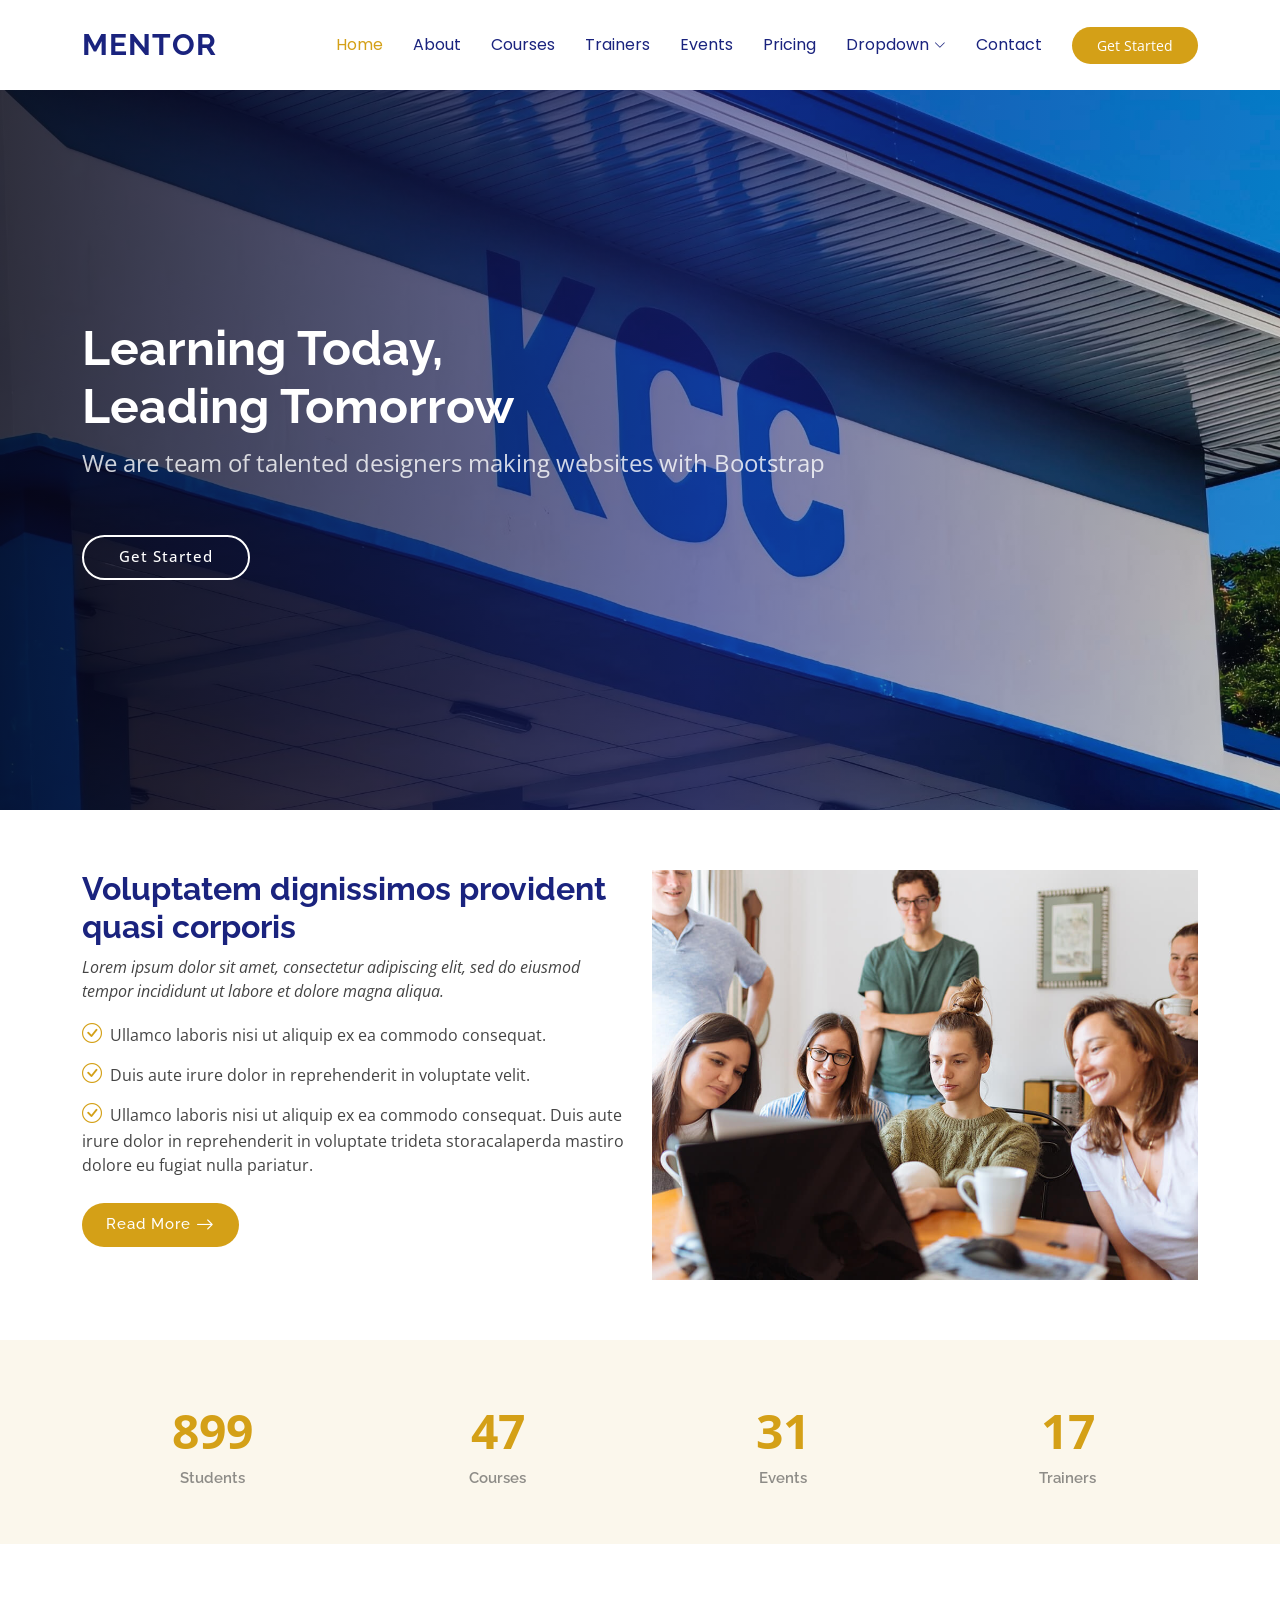
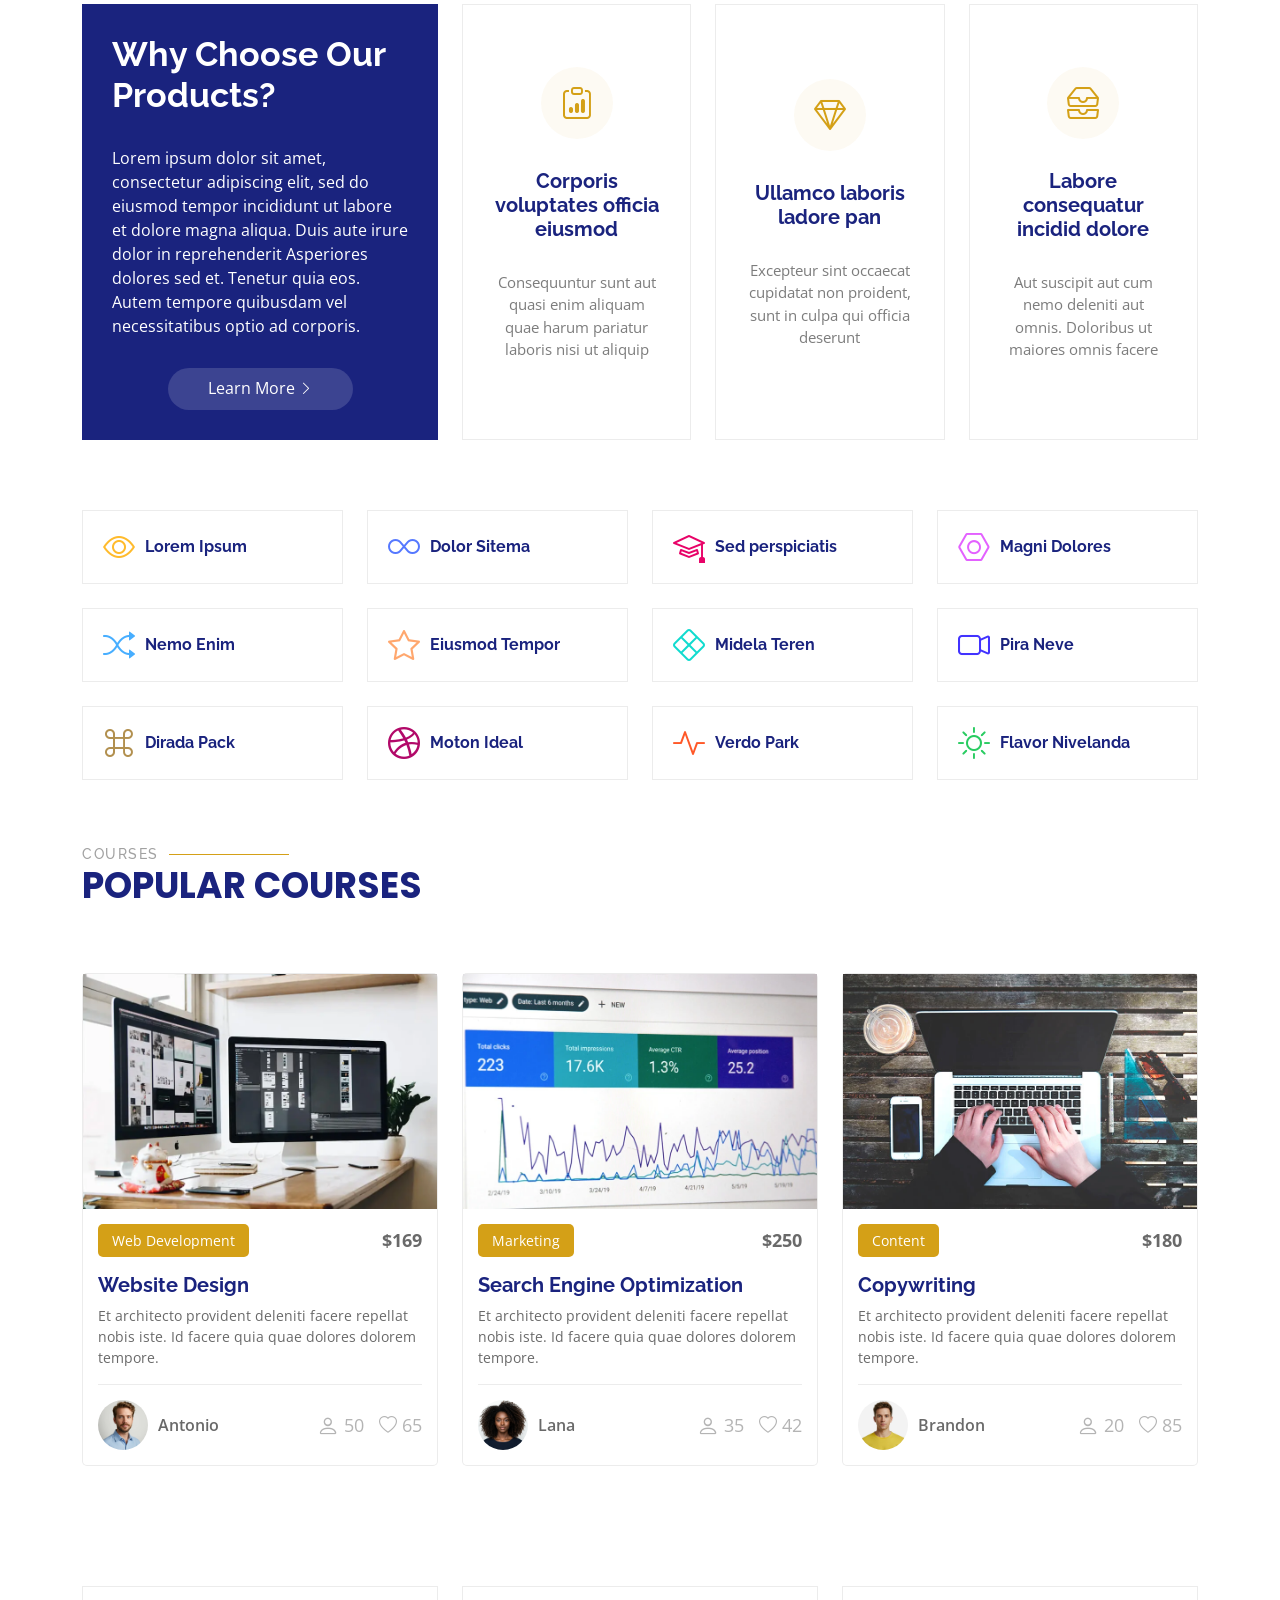
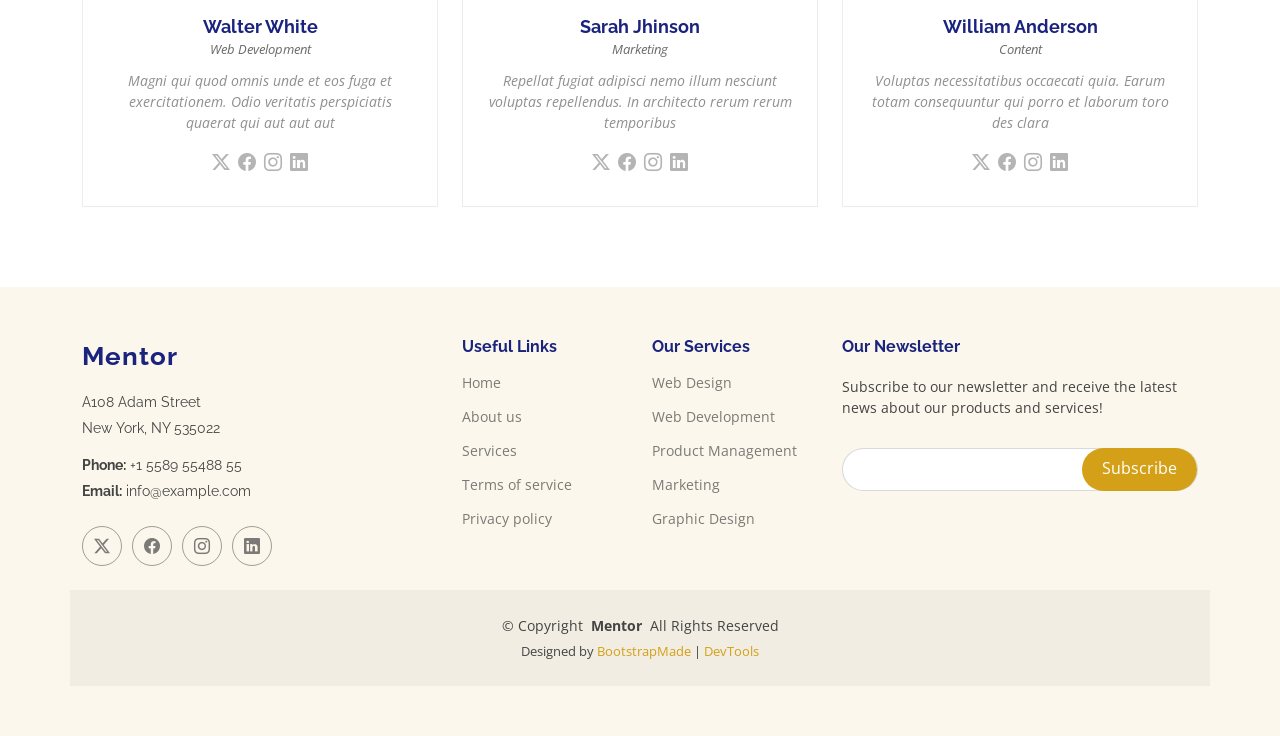
==== commit 7c7886a6: "small color" ====
--- a/index.html
+++ b/index.html
@@ -87,7 +87,7 @@
     <!-- Hero Section -->
     <section id="hero" class="hero section dark-background">
 
-      <img src="assets/img/hero-bg.jpg" alt="" data-aos="fade-in">
+      <img src="assets/img/background.jpg" alt="" data-aos="fade-in">
 
       <div class="container">
         <h2 data-aos="fade-up" data-aos-delay="100">Learning Today,<br>Leading Tomorrow</h2>
--- a/assets/css/main.css
+++ b/assets/css/main.css
@@ -18,37 +18,43 @@
 }
 
 /* Global Colors - The following color variables are used throughout the website. Updating them here will change the color scheme of the entire website */
-:root { 
+:root {
+  --kcc-navy: #1a237e;
+  --kcc-navy-deep: #06071a;
+  --kcc-gold: #d4a017;
+  --kcc-gold-light: #f6d24b;
+  --kcc-cream: #fbf7ec;
+
   --background-color: #ffffff; /* Background color for the entire website, including individual sections */
   --default-color: #444444; /* Default color used for the majority of the text content across the entire website */
-  --heading-color: #37423b; /* Color for headings, subheadings and title throughout the website */
-  --accent-color: #5fcf80; /* Accent color that represents your brand on the website. It's used for buttons, links, and other elements that need to stand out */
+  --heading-color: var(--kcc-navy); /* KCC navy used for headings and titles */
+  --accent-color: var(--kcc-gold); /* KCC gold used for links, buttons, and highlights */
   --surface-color: #ffffff; /* The surface color is used as a background of boxed elements within sections, such as cards, icon boxes, or other elements that require a visual separation from the global background. */
   --contrast-color: #ffffff; /* Contrast color for text, ensuring readability against backgrounds of accent, heading, or default colors. */
 }
 
 /* Nav Menu Colors - The following color variables are used specifically for the navigation menu. They are separate from the global colors to allow for more customization options */
 :root {
-  --nav-color: #272828;  /* The default color of the main navmenu links */
-  --nav-hover-color: #5fcf80; /* Applied to main navmenu links when they are hovered over or active */
+  --nav-color: var(--kcc-navy);  /* The default color of the main navmenu links */
+  --nav-hover-color: var(--kcc-gold); /* Applied to main navmenu links when they are hovered over or active */
   --nav-mobile-background-color: #ffffff; /* Used as the background color for mobile navigation menu */
   --nav-dropdown-background-color: #ffffff; /* Used as the background color for dropdown items that appear when hovering over primary navigation items */
-  --nav-dropdown-color: #272828; /* Used for navigation links of the dropdown items in the navigation menu. */
-  --nav-dropdown-hover-color: #5fcf80; /* Similar to --nav-hover-color, this color is applied to dropdown navigation links when they are hovered over. */
+  --nav-dropdown-color: var(--kcc-navy); /* Used for navigation links of the dropdown items in the navigation menu. */
+  --nav-dropdown-hover-color: var(--kcc-gold); /* Similar to --nav-hover-color, this color is applied to dropdown navigation links when they are hovered over. */
 }
 
 /* Color Presets - These classes override global colors when applied to any section or element, providing reuse of the sam color scheme. */
 
 .light-background {
-  --background-color: #f9f9f9;
+  --background-color: var(--kcc-cream);
   --surface-color: #ffffff;
 }
 
 .dark-background {
-  --background-color: #060606;
+  --background-color: var(--kcc-navy-deep);
   --default-color: #ffffff;
   --heading-color: #ffffff;
-  --surface-color: #252525;
+  --surface-color: #1a2350;
   --contrast-color: #ffffff;
 }
 
@@ -267,7 +273,7 @@
   margin: 0;
   letter-spacing: 1px;
   text-transform: uppercase;
-  color: var(--accent-color);
+  color: var(--heading-color);
 }
 
 .header .btn-getstarted,
@@ -917,7 +923,7 @@
 
 .hero:before {
   content: "";
-  background: color-mix(in srgb, var(--background-color), transparent 60%);
+  background: linear-gradient(90deg, rgba(6, 7, 26, 0.82) 0%, rgba(26, 35, 126, 0.58) 55%, rgba(6, 7, 26, 0.18) 100%);
   position: absolute;
   inset: 0;
   z-index: 2;
@@ -1059,7 +1065,7 @@
 --------------------------------------------------------------*/
 .why-us .why-box {
   color: var(--contrast-color);
-  background: var(--accent-color);
+  background: var(--kcc-navy);
   padding: 30px;
 }
 
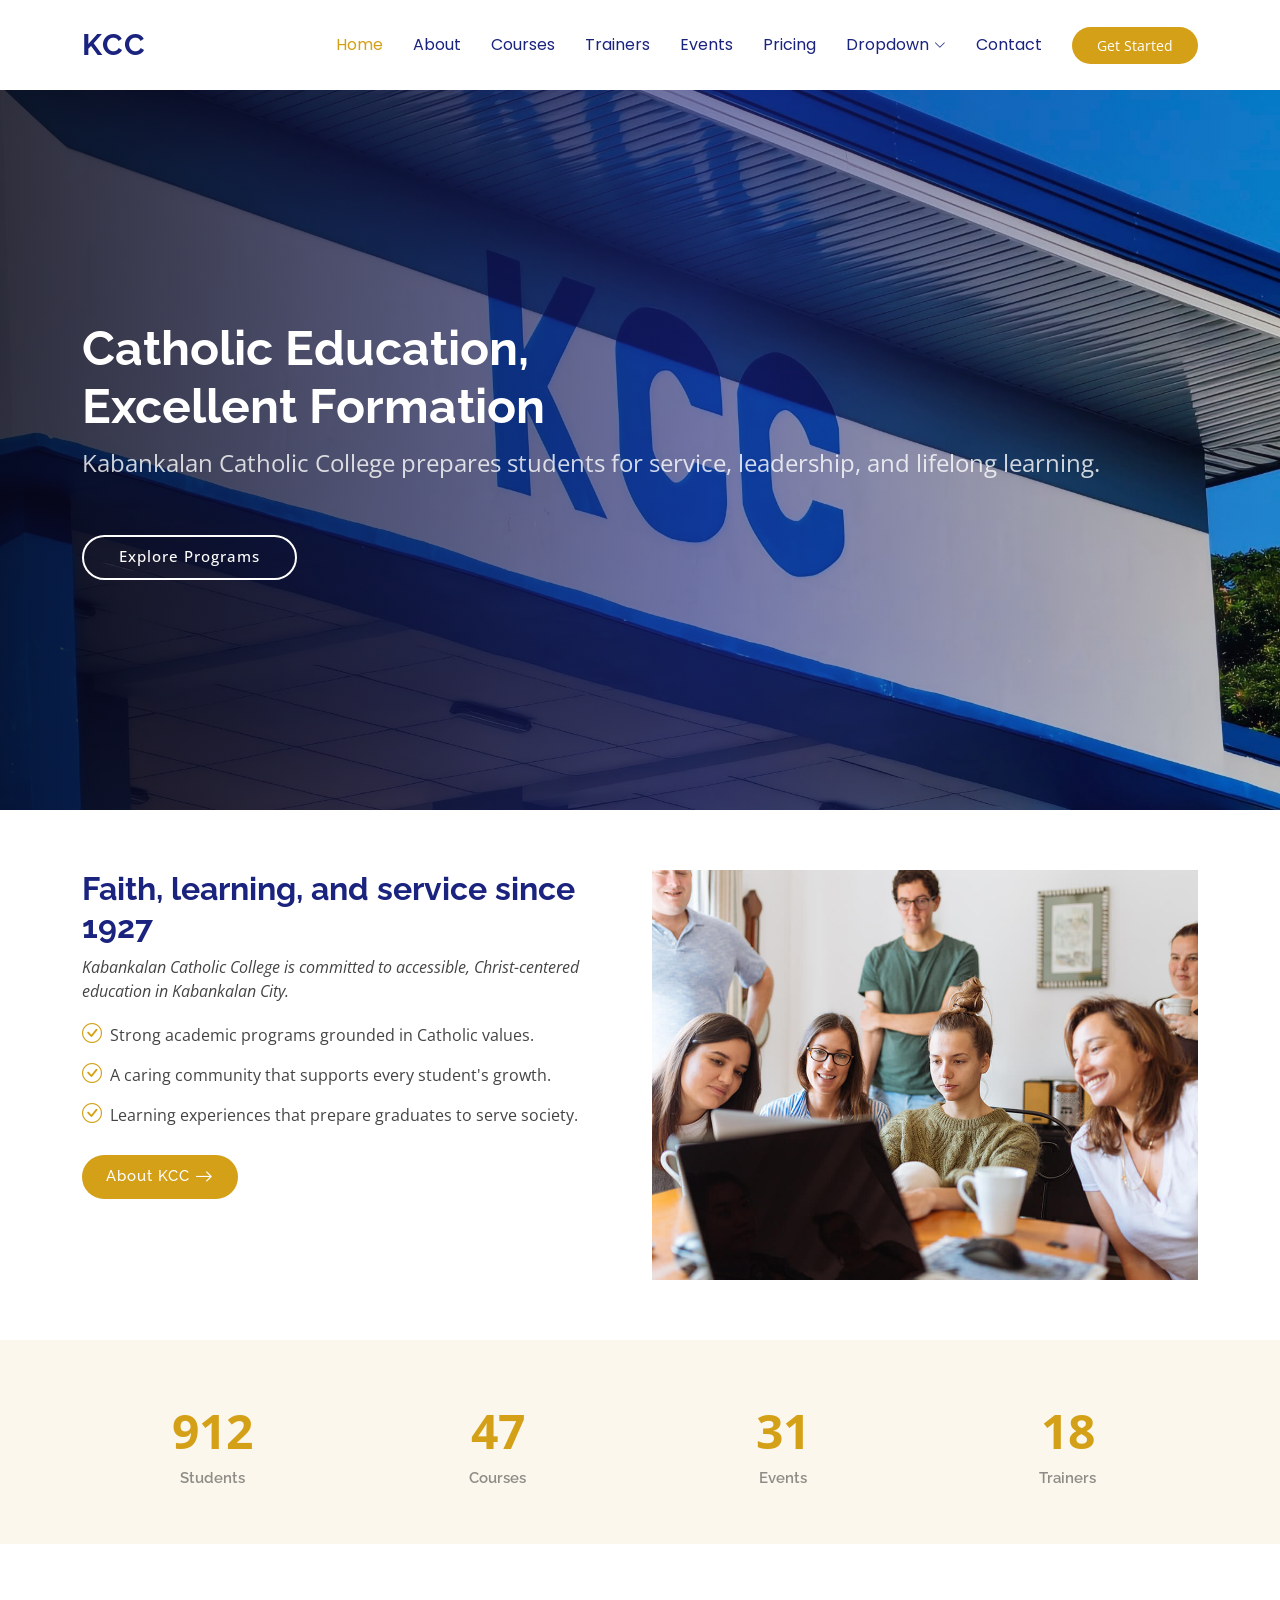
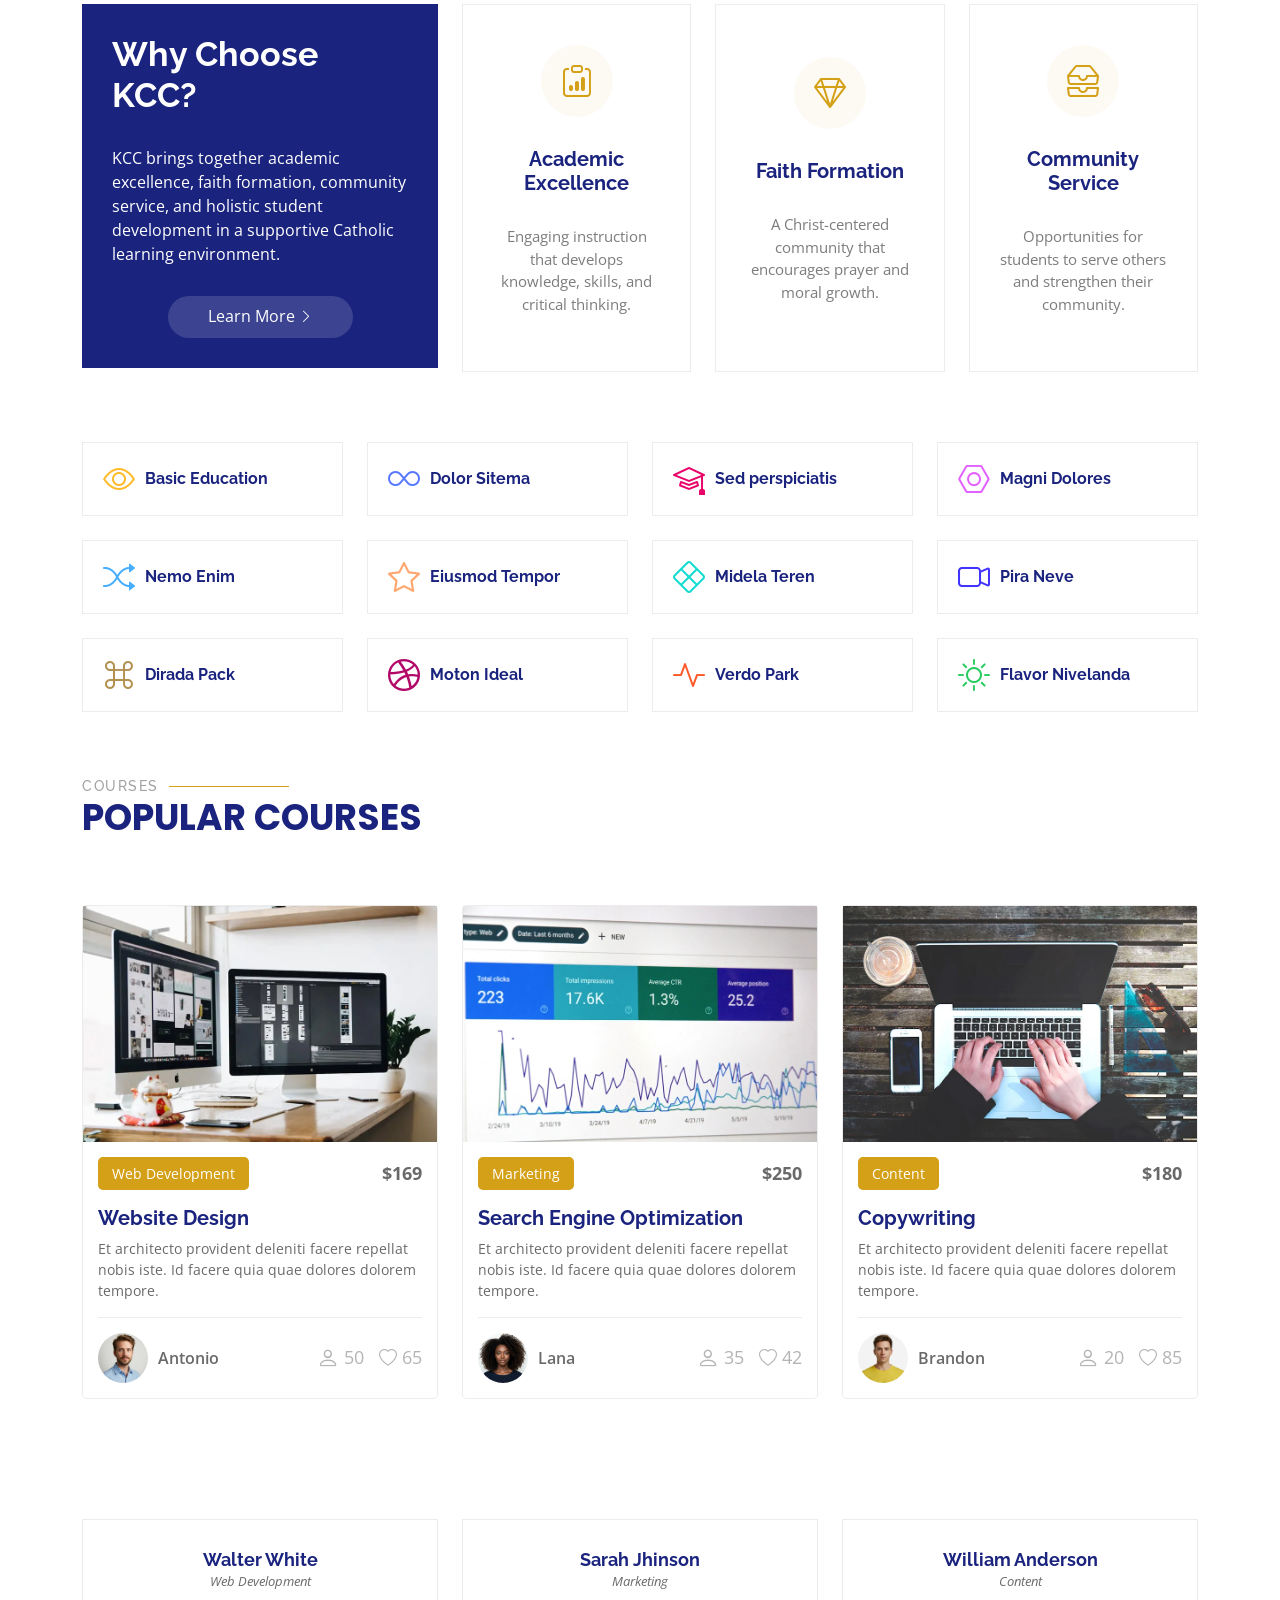
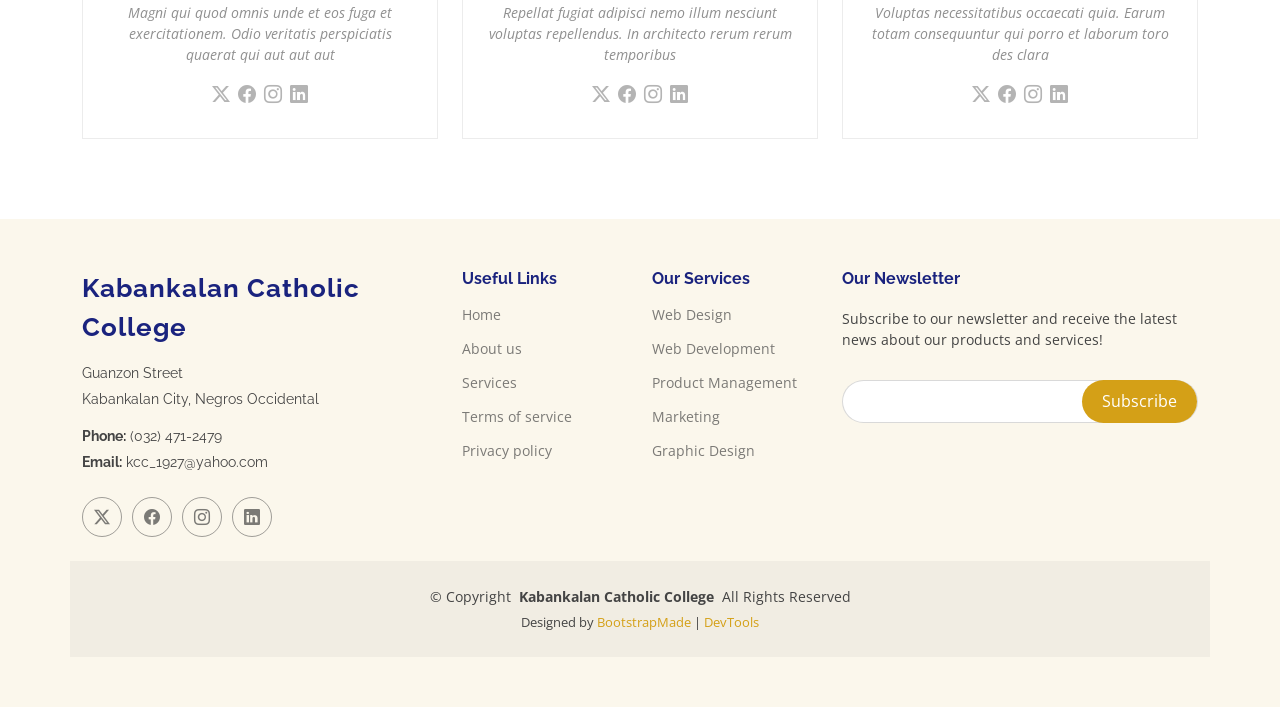
==== commit 032e03a6: "make the information like kcc" ====
--- a/index.html
+++ b/index.html
@@ -4,7 +4,7 @@
 <head>
   <meta charset="utf-8">
   <meta content="width=device-width, initial-scale=1.0" name="viewport">
-  <title>Index - Mentor Bootstrap Template</title>
+  <title>Home - Kabankalan Catholic College</title>
   <meta name="description" content="">
   <meta name="keywords" content="">
 
@@ -44,7 +44,7 @@
       <a href="index.html" class="logo d-flex align-items-center me-auto">
         <!-- Uncomment the line below if you also wish to use an image logo -->
         <!-- <img src="assets/img/logo.webp" alt=""> -->
-        <h1 class="sitename">Mentor</h1>
+        <h1 class="sitename">KCC</h1>
       </a>
 
       <nav id="navmenu" class="navmenu">
@@ -90,10 +90,10 @@
       <img src="assets/img/background.jpg" alt="" data-aos="fade-in">
 
       <div class="container">
-        <h2 data-aos="fade-up" data-aos-delay="100">Learning Today,<br>Leading Tomorrow</h2>
-        <p data-aos="fade-up" data-aos-delay="200">We are team of talented designers making websites with Bootstrap</p>
+        <h2 data-aos="fade-up" data-aos-delay="100">Catholic Education,<br>Excellent Formation</h2>
+        <p data-aos="fade-up" data-aos-delay="200">Kabankalan Catholic College prepares students for service, leadership, and lifelong learning.</p>
         <div class="d-flex mt-4" data-aos="fade-up" data-aos-delay="300">
-          <a href="courses.html" class="btn-get-started">Get Started</a>
+          <a href="courses.html" class="btn-get-started">Explore Programs</a>
         </div>
       </div>
 
@@ -111,17 +111,16 @@
           </div>
 
           <div class="col-lg-6 order-2 order-lg-1 content" data-aos="fade-up" data-aos-delay="200">
-            <h3>Voluptatem dignissimos provident quasi corporis</h3>
+            <h3>Faith, learning, and service since 1927</h3>
             <p class="fst-italic">
-              Lorem ipsum dolor sit amet, consectetur adipiscing elit, sed do eiusmod tempor incididunt ut labore et dolore
-              magna aliqua.
+              Kabankalan Catholic College is committed to accessible, Christ-centered education in Kabankalan City.
             </p>
             <ul>
-              <li><i class="bi bi-check-circle"></i> <span>Ullamco laboris nisi ut aliquip ex ea commodo consequat.</span></li>
-              <li><i class="bi bi-check-circle"></i> <span>Duis aute irure dolor in reprehenderit in voluptate velit.</span></li>
-              <li><i class="bi bi-check-circle"></i> <span>Ullamco laboris nisi ut aliquip ex ea commodo consequat. Duis aute irure dolor in reprehenderit in voluptate trideta storacalaperda mastiro dolore eu fugiat nulla pariatur.</span></li>
+              <li><i class="bi bi-check-circle"></i> <span>Strong academic programs grounded in Catholic values.</span></li>
+              <li><i class="bi bi-check-circle"></i> <span>A caring community that supports every student's growth.</span></li>
+              <li><i class="bi bi-check-circle"></i> <span>Learning experiences that prepare graduates to serve society.</span></li>
             </ul>
-            <a href="#" class="read-more"><span>Read More</span><i class="bi bi-arrow-right"></i></a>
+            <a href="about.html" class="read-more"><span>About KCC</span><i class="bi bi-arrow-right"></i></a>
           </div>
 
         </div>
@@ -180,13 +179,12 @@
 
           <div class="col-lg-4" data-aos="fade-up" data-aos-delay="100">
             <div class="why-box">
-              <h3>Why Choose Our Products?</h3>
+              <h3>Why Choose KCC?</h3>
               <p>
-                Lorem ipsum dolor sit amet, consectetur adipiscing elit, sed do eiusmod tempor incididunt ut labore et dolore magna aliqua. Duis aute irure dolor in reprehenderit
-                Asperiores dolores sed et. Tenetur quia eos. Autem tempore quibusdam vel necessitatibus optio ad corporis.
+                KCC brings together academic excellence, faith formation, community service, and holistic student development in a supportive Catholic learning environment.
               </p>
               <div class="text-center">
-                <a href="#" class="more-btn"><span>Learn More</span> <i class="bi bi-chevron-right"></i></a>
+                <a href="about.html" class="more-btn"><span>Learn More</span> <i class="bi bi-chevron-right"></i></a>
               </div>
             </div>
           </div><!-- End Why Box -->
@@ -197,24 +195,24 @@
               <div class="col-xl-4">
                 <div class="icon-box d-flex flex-column justify-content-center align-items-center">
                   <i class="bi bi-clipboard-data"></i>
-                  <h4>Corporis voluptates officia eiusmod</h4>
-                  <p>Consequuntur sunt aut quasi enim aliquam quae harum pariatur laboris nisi ut aliquip</p>
+                  <h4>Academic Excellence</h4>
+                  <p>Engaging instruction that develops knowledge, skills, and critical thinking.</p>
                 </div>
               </div><!-- End Icon Box -->
 
               <div class="col-xl-4" data-aos="fade-up" data-aos-delay="300">
                 <div class="icon-box d-flex flex-column justify-content-center align-items-center">
                   <i class="bi bi-gem"></i>
-                  <h4>Ullamco laboris ladore pan</h4>
-                  <p>Excepteur sint occaecat cupidatat non proident, sunt in culpa qui officia deserunt</p>
+                  <h4>Faith Formation</h4>
+                  <p>A Christ-centered community that encourages prayer and moral growth.</p>
                 </div>
               </div><!-- End Icon Box -->
 
               <div class="col-xl-4" data-aos="fade-up" data-aos-delay="400">
                 <div class="icon-box d-flex flex-column justify-content-center align-items-center">
                   <i class="bi bi-inboxes"></i>
-                  <h4>Labore consequatur incidid dolore</h4>
-                  <p>Aut suscipit aut cum nemo deleniti aut omnis. Doloribus ut maiores omnis facere</p>
+                  <h4>Community Service</h4>
+                  <p>Opportunities for students to serve others and strengthen their community.</p>
                 </div>
               </div><!-- End Icon Box -->
 
@@ -237,7 +235,7 @@
           <div class="col-lg-3 col-md-4" data-aos="fade-up" data-aos-delay="100">
             <div class="features-item">
               <i class="bi bi-eye" style="color: #ffbb2c;"></i>
-              <h3><a href="" class="stretched-link">Lorem Ipsum</a></h3>
+              <h3><a href="" class="stretched-link">Basic Education</a></h3>
             </div>
           </div><!-- End Feature Item -->
 
@@ -499,13 +497,13 @@
       <div class="row gy-4">
         <div class="col-lg-4 col-md-6 footer-about">
           <a href="index.html" class="logo d-flex align-items-center">
-            <span class="sitename">Mentor</span>
+            <span class="sitename">Kabankalan Catholic College</span>
           </a>
           <div class="footer-contact pt-3">
-            <p>A108 Adam Street</p>
-            <p>New York, NY 535022</p>
-            <p class="mt-3"><strong>Phone:</strong> <span>+1 5589 55488 55</span></p>
-            <p><strong>Email:</strong> <span>info@example.com</span></p>
+            <p>Guanzon Street</p>
+            <p>Kabankalan City, Negros Occidental</p>
+            <p class="mt-3"><strong>Phone:</strong> <span>(032) 471-2479</span></p>
+            <p><strong>Email:</strong> <span>kcc_1927@yahoo.com</span></p>
           </div>
           <div class="social-links d-flex mt-4">
             <a href=""><i class="bi bi-twitter-x"></i></a>
@@ -552,7 +550,7 @@
     </div>
 
     <div class="container copyright text-center mt-4">
-      <p>© <span>Copyright</span> <strong class="px-1 sitename">Mentor</strong> <span>All Rights Reserved</span></p>
+      <p>© <span>Copyright</span> <strong class="px-1 sitename">Kabankalan Catholic College</strong> <span>All Rights Reserved</span></p>
       <div class="credits">
         <!-- All the links in the footer should remain intact. -->
         <!-- You can delete the links only if you've purchased the pro version. -->
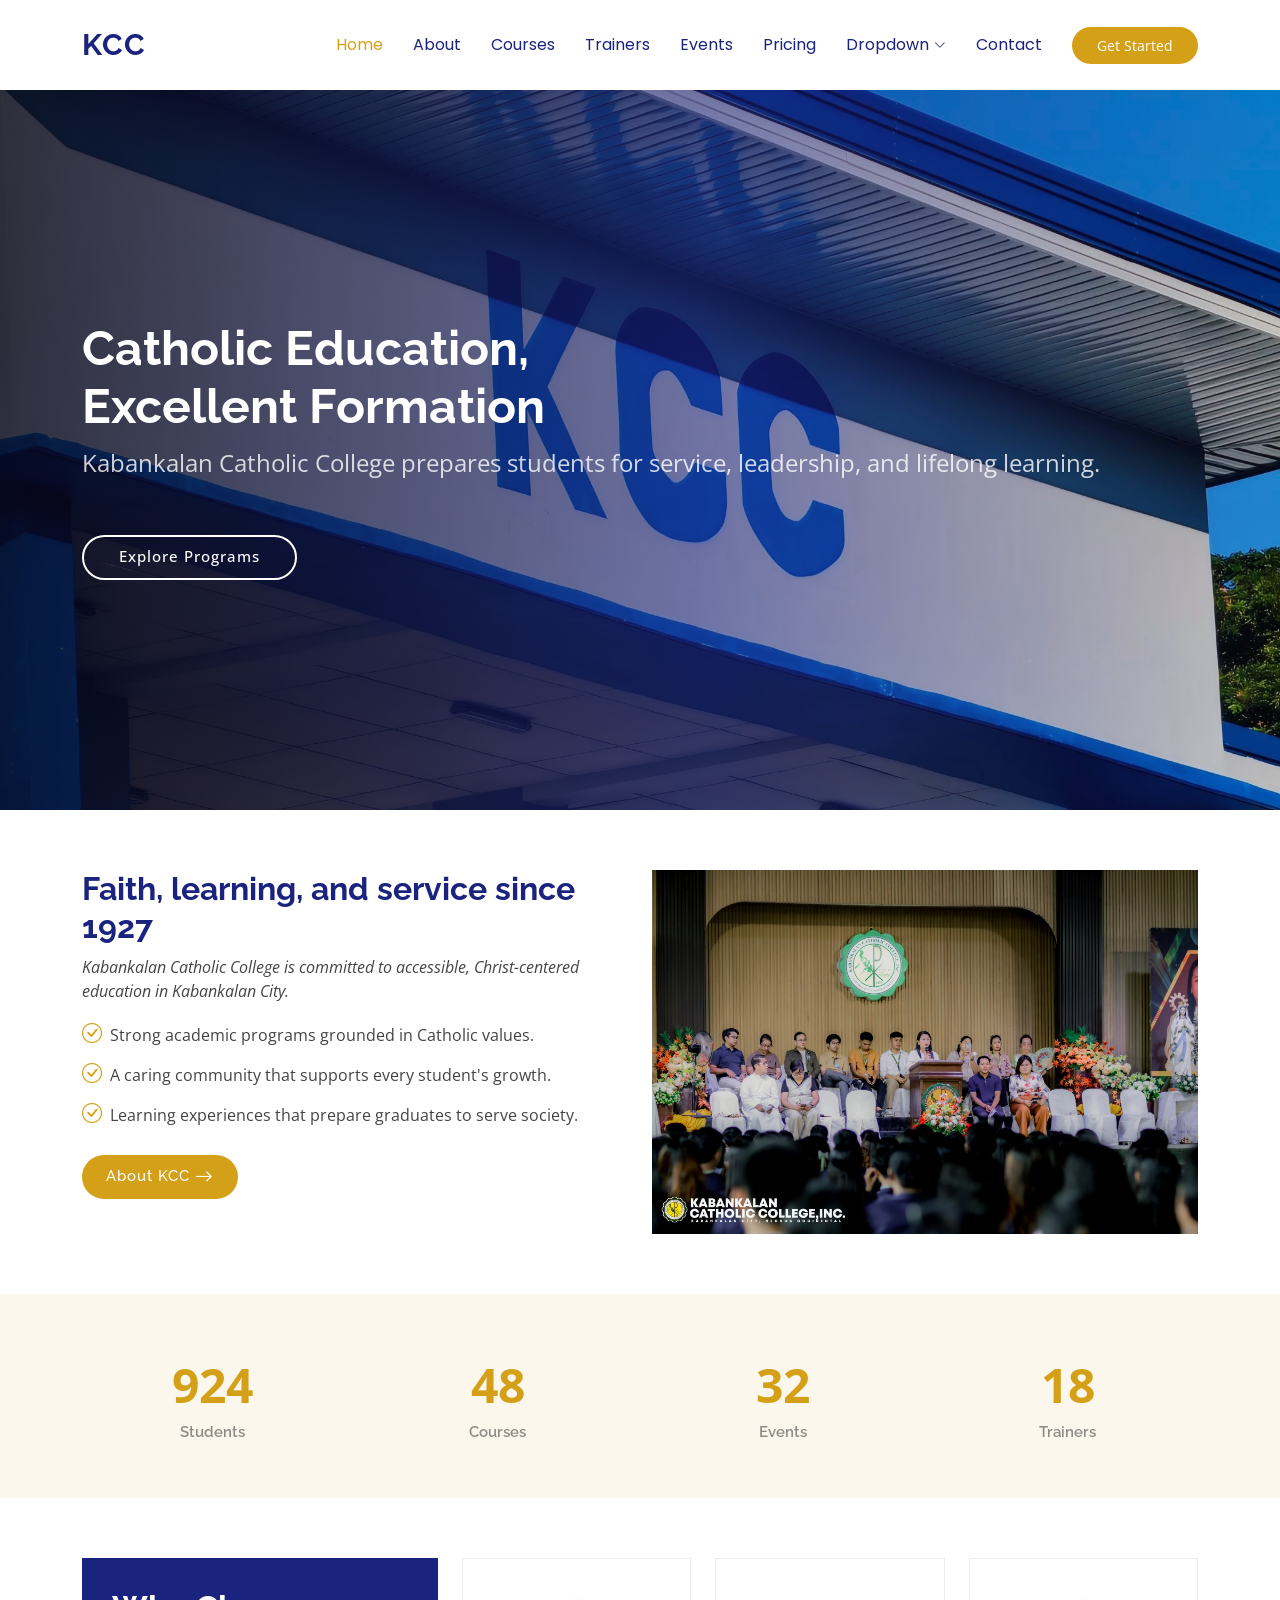
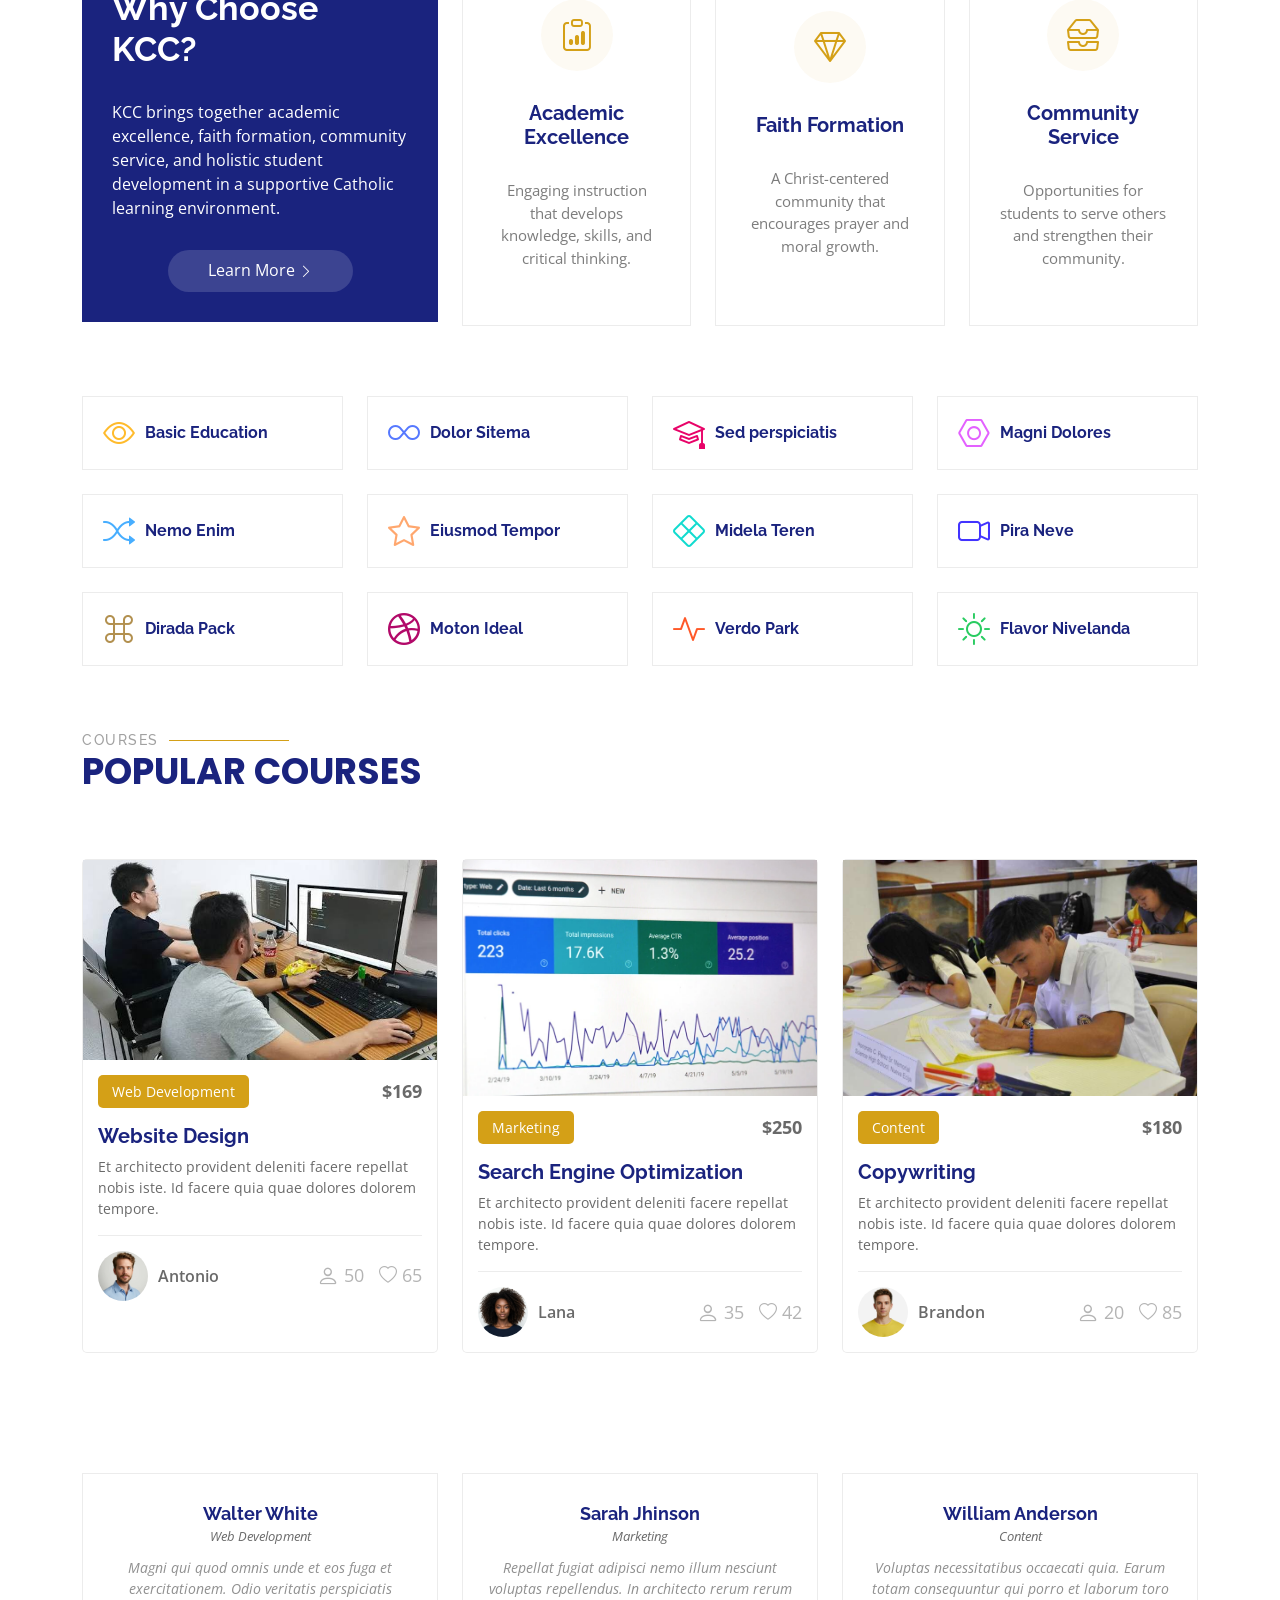
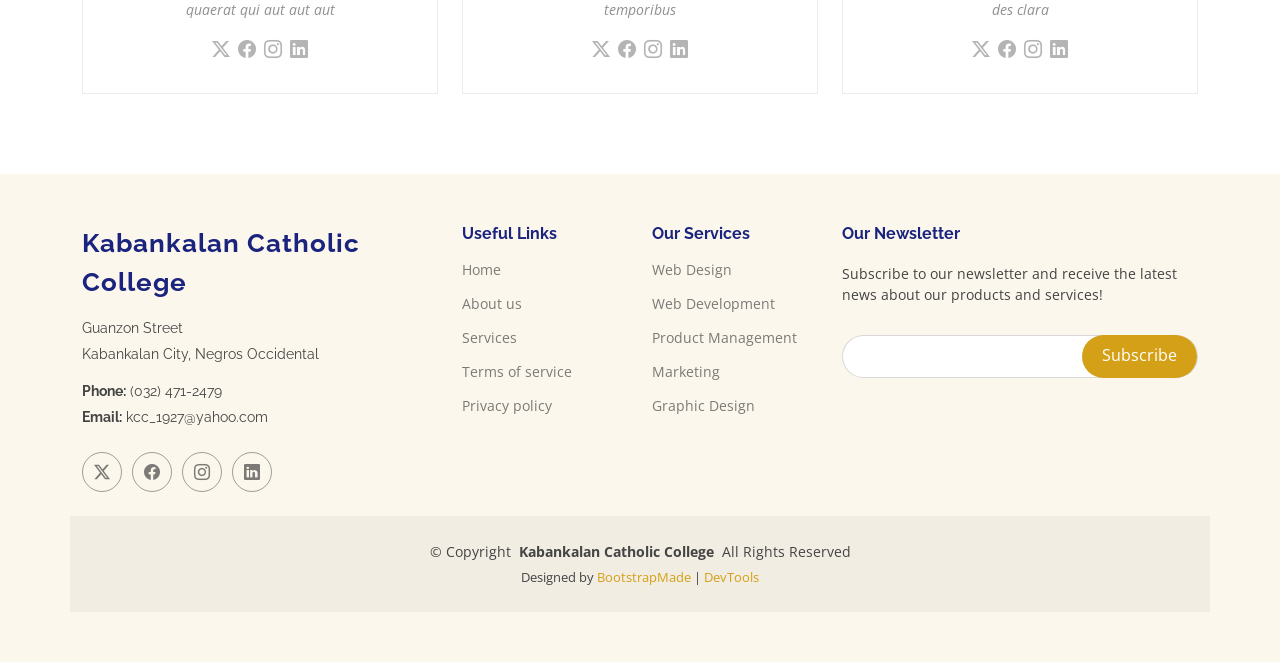
==== commit c6f1850c: "adding to picture changing details" ====
--- a/index.html
+++ b/index.html
@@ -107,7 +107,7 @@
         <div class="row gy-4">
 
           <div class="col-lg-6 order-1 order-lg-2" data-aos="fade-up" data-aos-delay="100">
-            <img src="assets/img/about.jpg" class="img-fluid" alt="">
+            <img src="assets/img/about.webp" class="img-fluid" alt="">
           </div>
 
           <div class="col-lg-6 order-2 order-lg-1 content" data-aos="fade-up" data-aos-delay="200">
@@ -337,7 +337,7 @@
 
           <div class="col-lg-4 col-md-6 d-flex align-items-stretch" data-aos="zoom-in" data-aos-delay="100">
             <div class="course-item">
-              <img src="assets/img/course/course-1.webp" class="img-fluid" alt="...">
+              <img src="assets/img/course/course1.jpeg" class="img-fluid" alt="...">
               <div class="course-content">
                 <div class="d-flex justify-content-between align-items-center mb-3">
                   <p class="category">Web Development</p>
@@ -389,7 +389,7 @@
 
           <div class="col-lg-4 col-md-6 d-flex align-items-stretch mt-4 mt-lg-0" data-aos="zoom-in" data-aos-delay="300">
             <div class="course-item">
-              <img src="assets/img/course/course-3.webp" class="img-fluid" alt="...">
+              <img src="assets/img/course/course3.jpg" class="img-fluid" alt="...">
               <div class="course-content">
                 <div class="d-flex justify-content-between align-items-center mb-3">
                   <p class="category">Content</p>
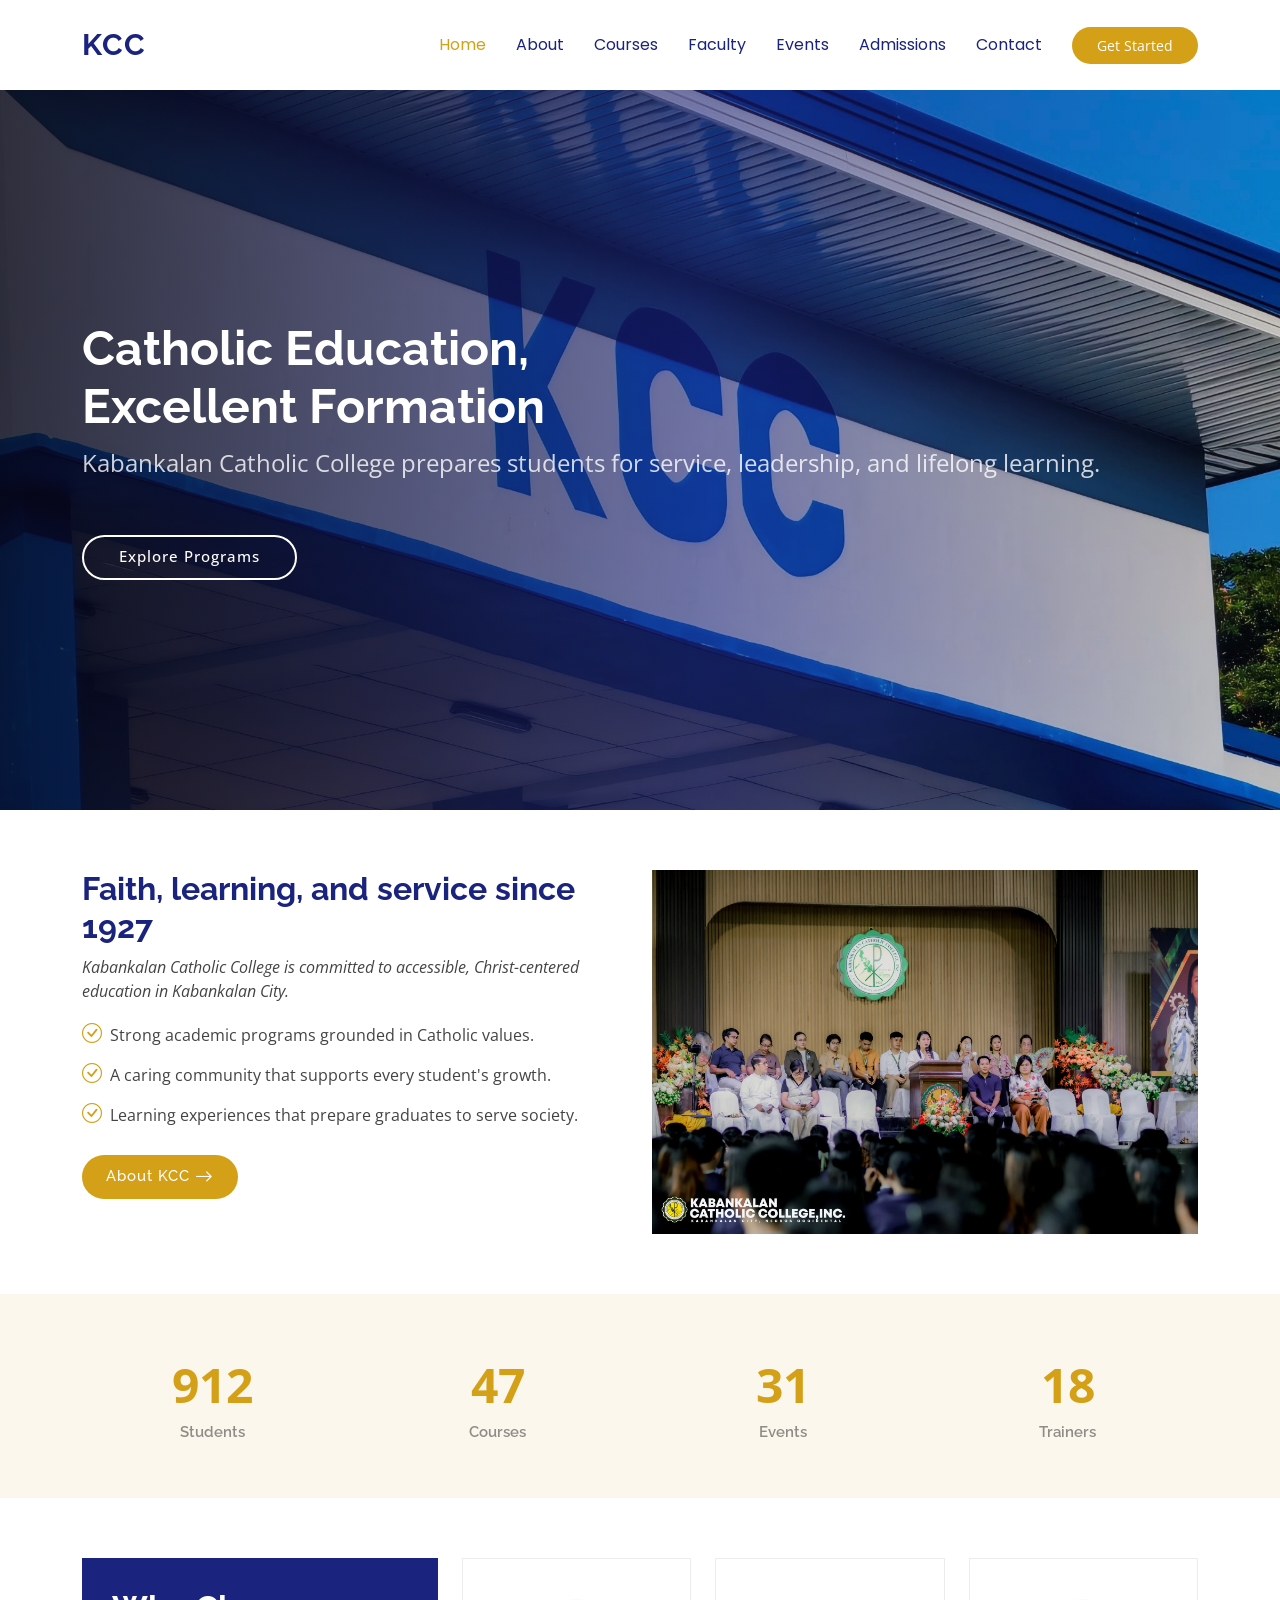
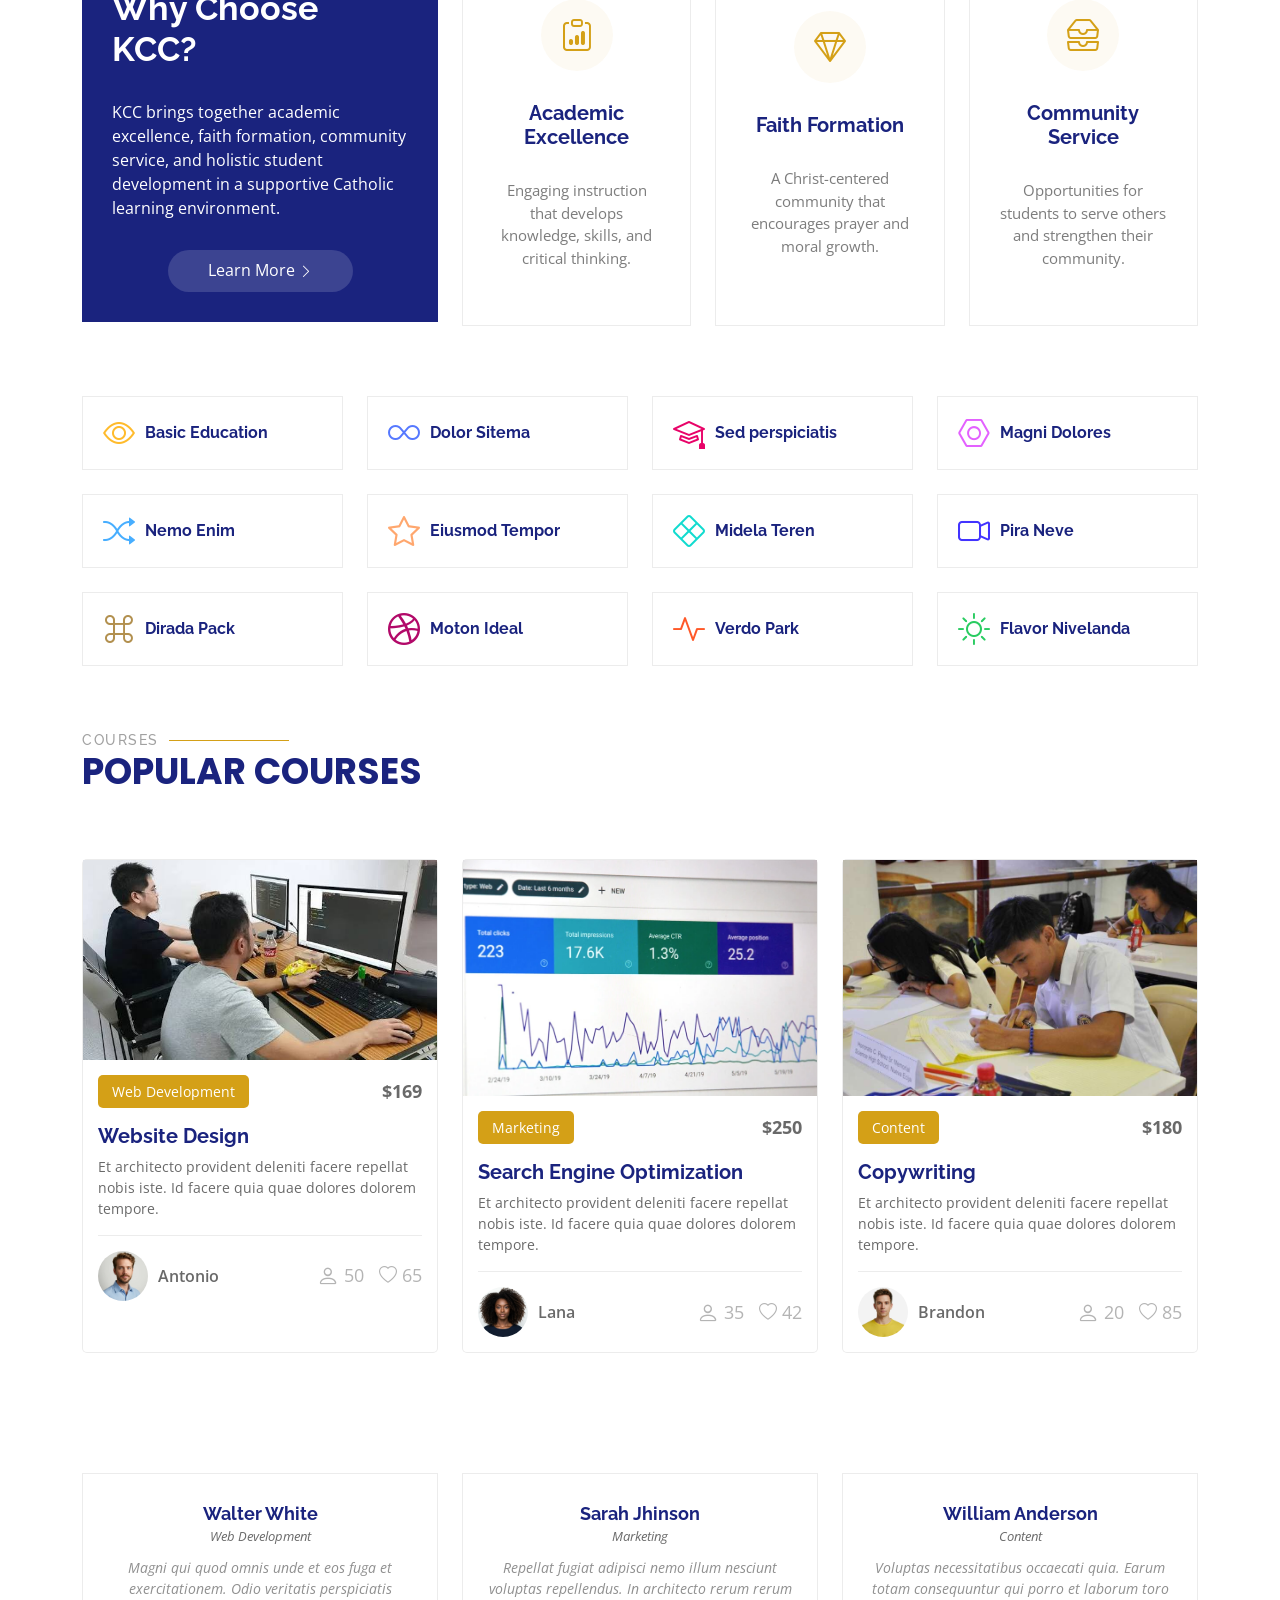
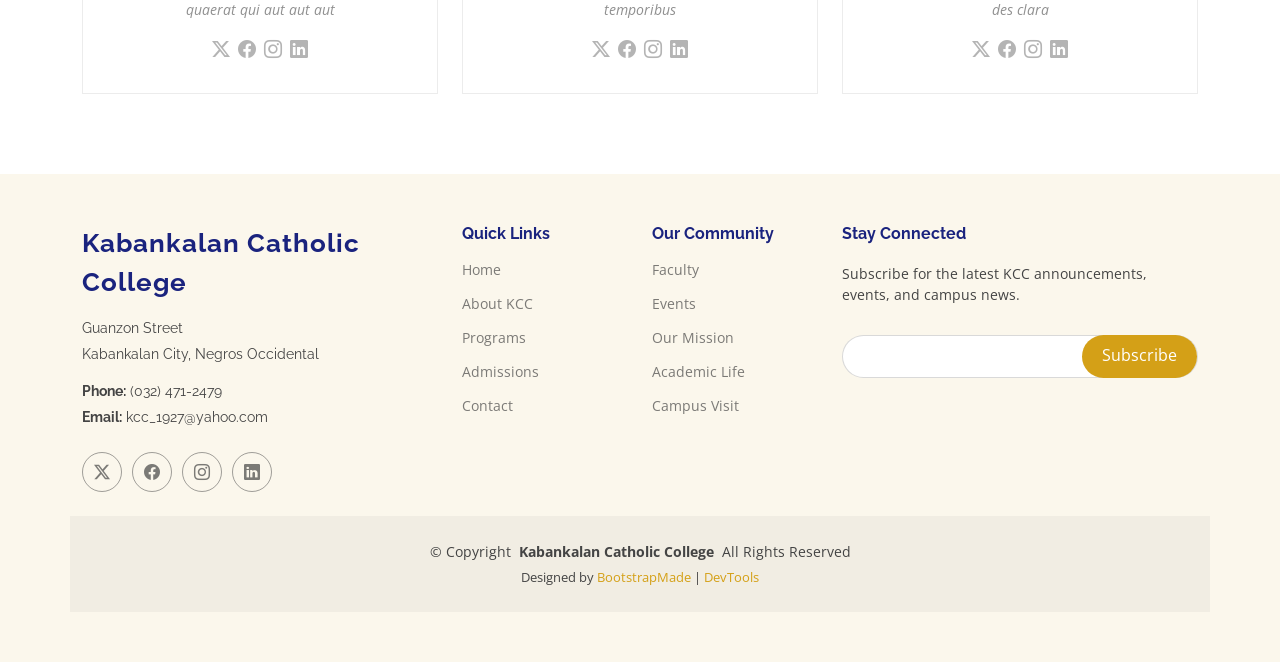
==== commit 5de76088: "make the layout clean" ====
--- a/index.html
+++ b/index.html
@@ -52,26 +52,9 @@
           <li><a href="index.html" class="active">Home<br></a></li>
           <li><a href="about.html">About</a></li>
           <li><a href="courses.html">Courses</a></li>
-          <li><a href="trainers.html">Trainers</a></li>
+          <li><a href="trainers.html">Faculty</a></li>
           <li><a href="events.html">Events</a></li>
-          <li><a href="pricing.html">Pricing</a></li>
-          <li class="dropdown"><a href="#"><span>Dropdown</span> <i class="bi bi-chevron-down toggle-dropdown"></i></a>
-            <ul>
-              <li><a href="#">Dropdown 1</a></li>
-              <li class="dropdown"><a href="#"><span>Deep Dropdown</span> <i class="bi bi-chevron-down toggle-dropdown"></i></a>
-                <ul>
-                  <li><a href="#">Deep Dropdown 1</a></li>
-                  <li><a href="#">Deep Dropdown 2</a></li>
-                  <li><a href="#">Deep Dropdown 3</a></li>
-                  <li><a href="#">Deep Dropdown 4</a></li>
-                  <li><a href="#">Deep Dropdown 5</a></li>
-                </ul>
-              </li>
-              <li><a href="#">Dropdown 2</a></li>
-              <li><a href="#">Dropdown 3</a></li>
-              <li><a href="#">Dropdown 4</a></li>
-            </ul>
-          </li>
+          <li><a href="pricing.html">Admissions</a></li>
           <li><a href="contact.html">Contact</a></li>
         </ul>
         <i class="mobile-nav-toggle d-xl-none bi bi-list"></i>
@@ -514,30 +497,30 @@
         </div>
 
         <div class="col-lg-2 col-md-3 footer-links">
-          <h4>Useful Links</h4>
+          <h4>Quick Links</h4>
           <ul>
-            <li><a href="#">Home</a></li>
-            <li><a href="#">About us</a></li>
-            <li><a href="#">Services</a></li>
-            <li><a href="#">Terms of service</a></li>
-            <li><a href="#">Privacy policy</a></li>
+            <li><a href="index.html">Home</a></li>
+            <li><a href="about.html">About KCC</a></li>
+            <li><a href="courses.html">Programs</a></li>
+            <li><a href="pricing.html">Admissions</a></li>
+            <li><a href="contact.html">Contact</a></li>
           </ul>
         </div>
 
         <div class="col-lg-2 col-md-3 footer-links">
-          <h4>Our Services</h4>
+          <h4>Our Community</h4>
           <ul>
-            <li><a href="#">Web Design</a></li>
-            <li><a href="#">Web Development</a></li>
-            <li><a href="#">Product Management</a></li>
-            <li><a href="#">Marketing</a></li>
-            <li><a href="#">Graphic Design</a></li>
+            <li><a href="trainers.html">Faculty</a></li>
+            <li><a href="events.html">Events</a></li>
+            <li><a href="about.html">Our Mission</a></li>
+            <li><a href="course-details.html">Academic Life</a></li>
+            <li><a href="contact.html">Campus Visit</a></li>
           </ul>
         </div>
 
         <div class="col-lg-4 col-md-12 footer-newsletter">
-          <h4>Our Newsletter</h4>
-          <p>Subscribe to our newsletter and receive the latest news about our products and services!</p>
+          <h4>Stay Connected</h4>
+          <p>Subscribe for the latest KCC announcements, events, and campus news.</p>
           <form action="#" method="post" class="email-form">
             <div class="newsletter-form"><input type="email" name="email"><input type="submit" value="Subscribe"></div>
             <div class="loading">Loading</div>
--- a/assets/css/main.css
+++ b/assets/css/main.css
@@ -225,6 +225,80 @@
 }
 
 /*--------------------------------------------------------------
+# Global Layout
+--------------------------------------------------------------*/
+html,
+body {
+  overflow-x: hidden;
+}
+
+img {
+  display: block;
+}
+
+.header,
+.footer,
+main,
+section,
+.page-title {
+  min-width: 0;
+}
+
+.section {
+  scroll-margin-top: 90px;
+}
+
+.section .container,
+.page-title .container,
+.footer .container {
+  max-width: 1140px;
+}
+
+.page-title .heading {
+  padding: 60px 0;
+}
+
+.footer-top {
+  align-items: flex-start;
+}
+
+.footer-about,
+.footer-links,
+.footer-newsletter {
+  min-width: 0;
+}
+
+.footer-links ul,
+.footer-links ul li {
+  min-width: 0;
+}
+
+@media (max-width: 1199px) {
+  .header {
+    padding: 10px 0;
+  }
+
+  .page-title .heading {
+    padding: 48px 0;
+  }
+}
+
+@media (max-width: 575px) {
+  .header .btn-getstarted {
+    margin-left: 12px;
+  }
+
+  .page-title .heading {
+    padding: 36px 16px;
+  }
+
+  .footer,
+  .footer .footer-top {
+    text-align: left;
+  }
+}
+
+/*--------------------------------------------------------------
 # Global Header
 --------------------------------------------------------------*/
 .header {
@@ -2026,6 +2100,8 @@
 .events .card {
   background-color: var(--background-color);
   border: 0;
+  width: 100%;
+  height: 100%;
   padding: 0 30px;
   margin-bottom: 60px;
   position: relative;
@@ -2033,6 +2109,7 @@
 
 .events .card-img {
   width: calc(100% + 60px);
+  height: clamp(280px, 32vw, 430px);
   margin-left: -30px;
   overflow: hidden;
   z-index: 9;
@@ -2040,7 +2117,10 @@
 }
 
 .events .card-img img {
-  max-width: 100%;
+  width: 100%;
+  height: 100%;
+  object-fit: cover;
+  object-position: center;
   transition: all 0.3s ease-in-out;
 }
 
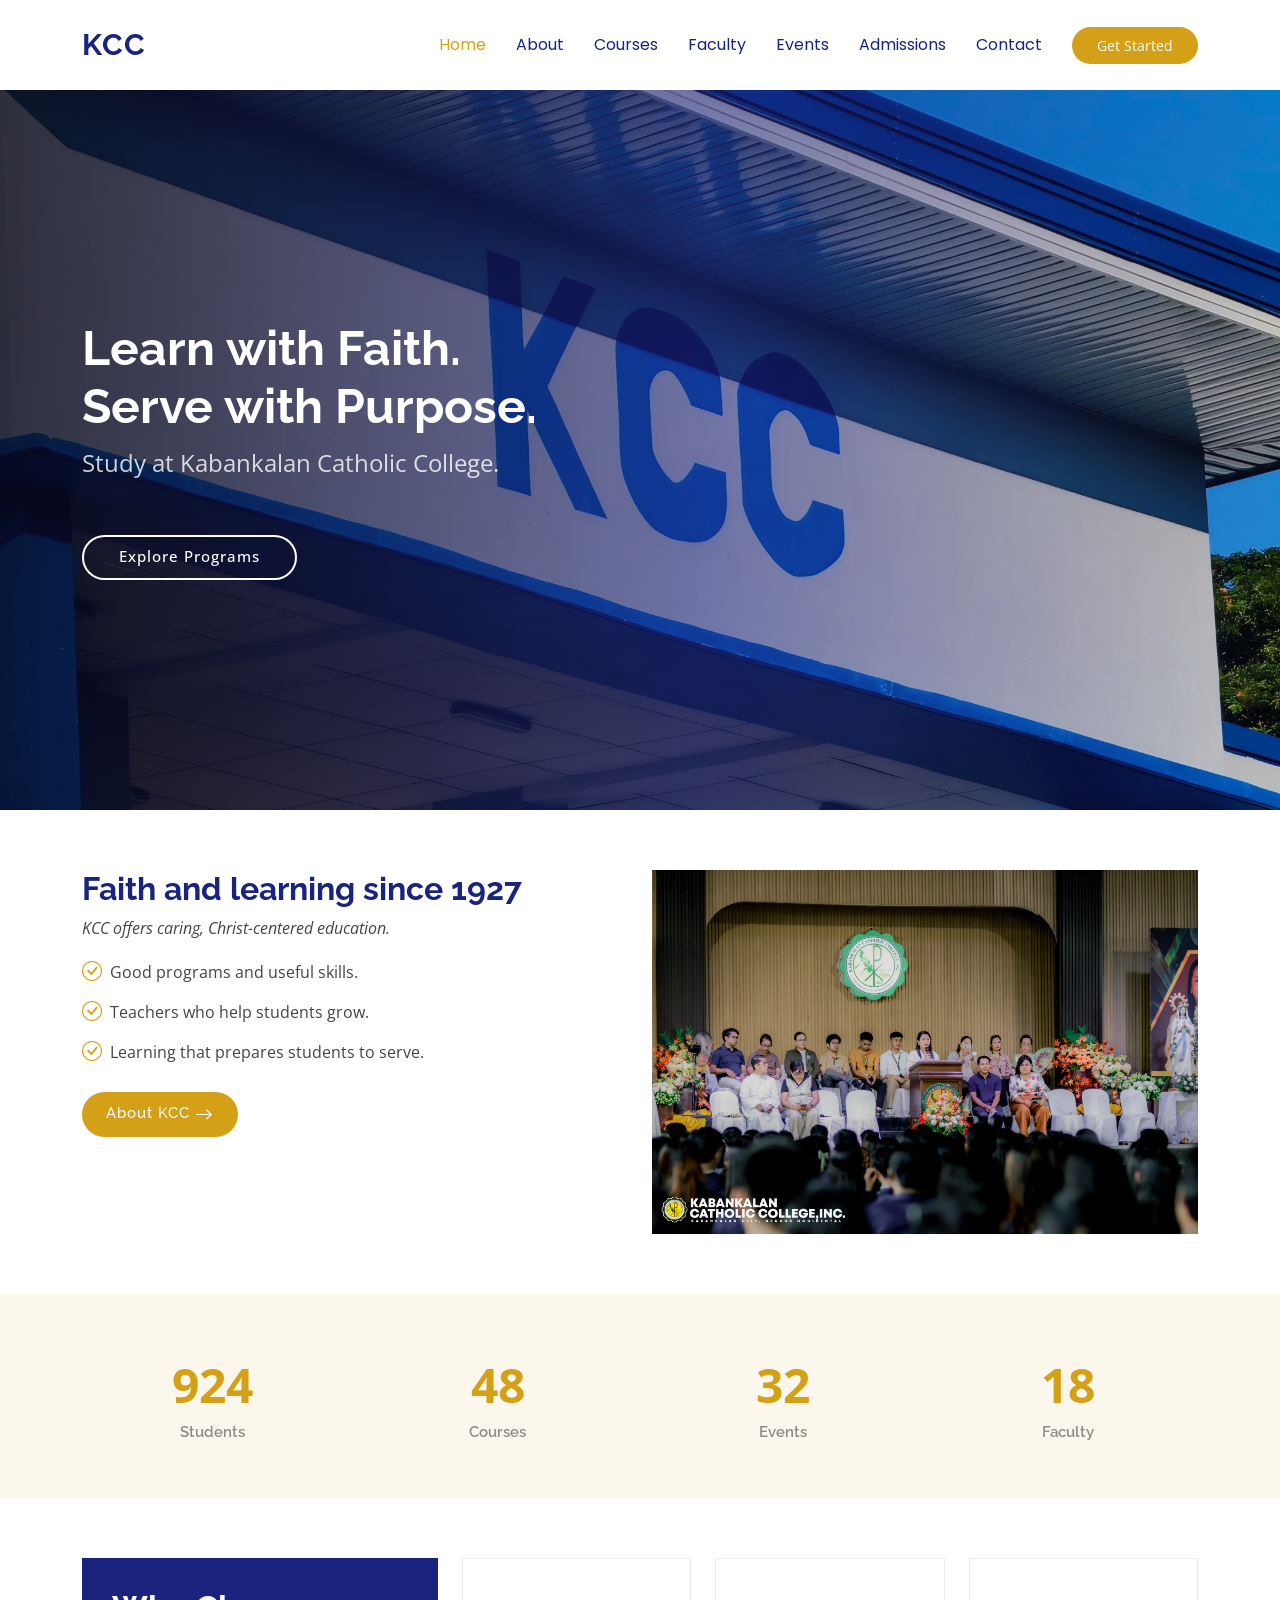
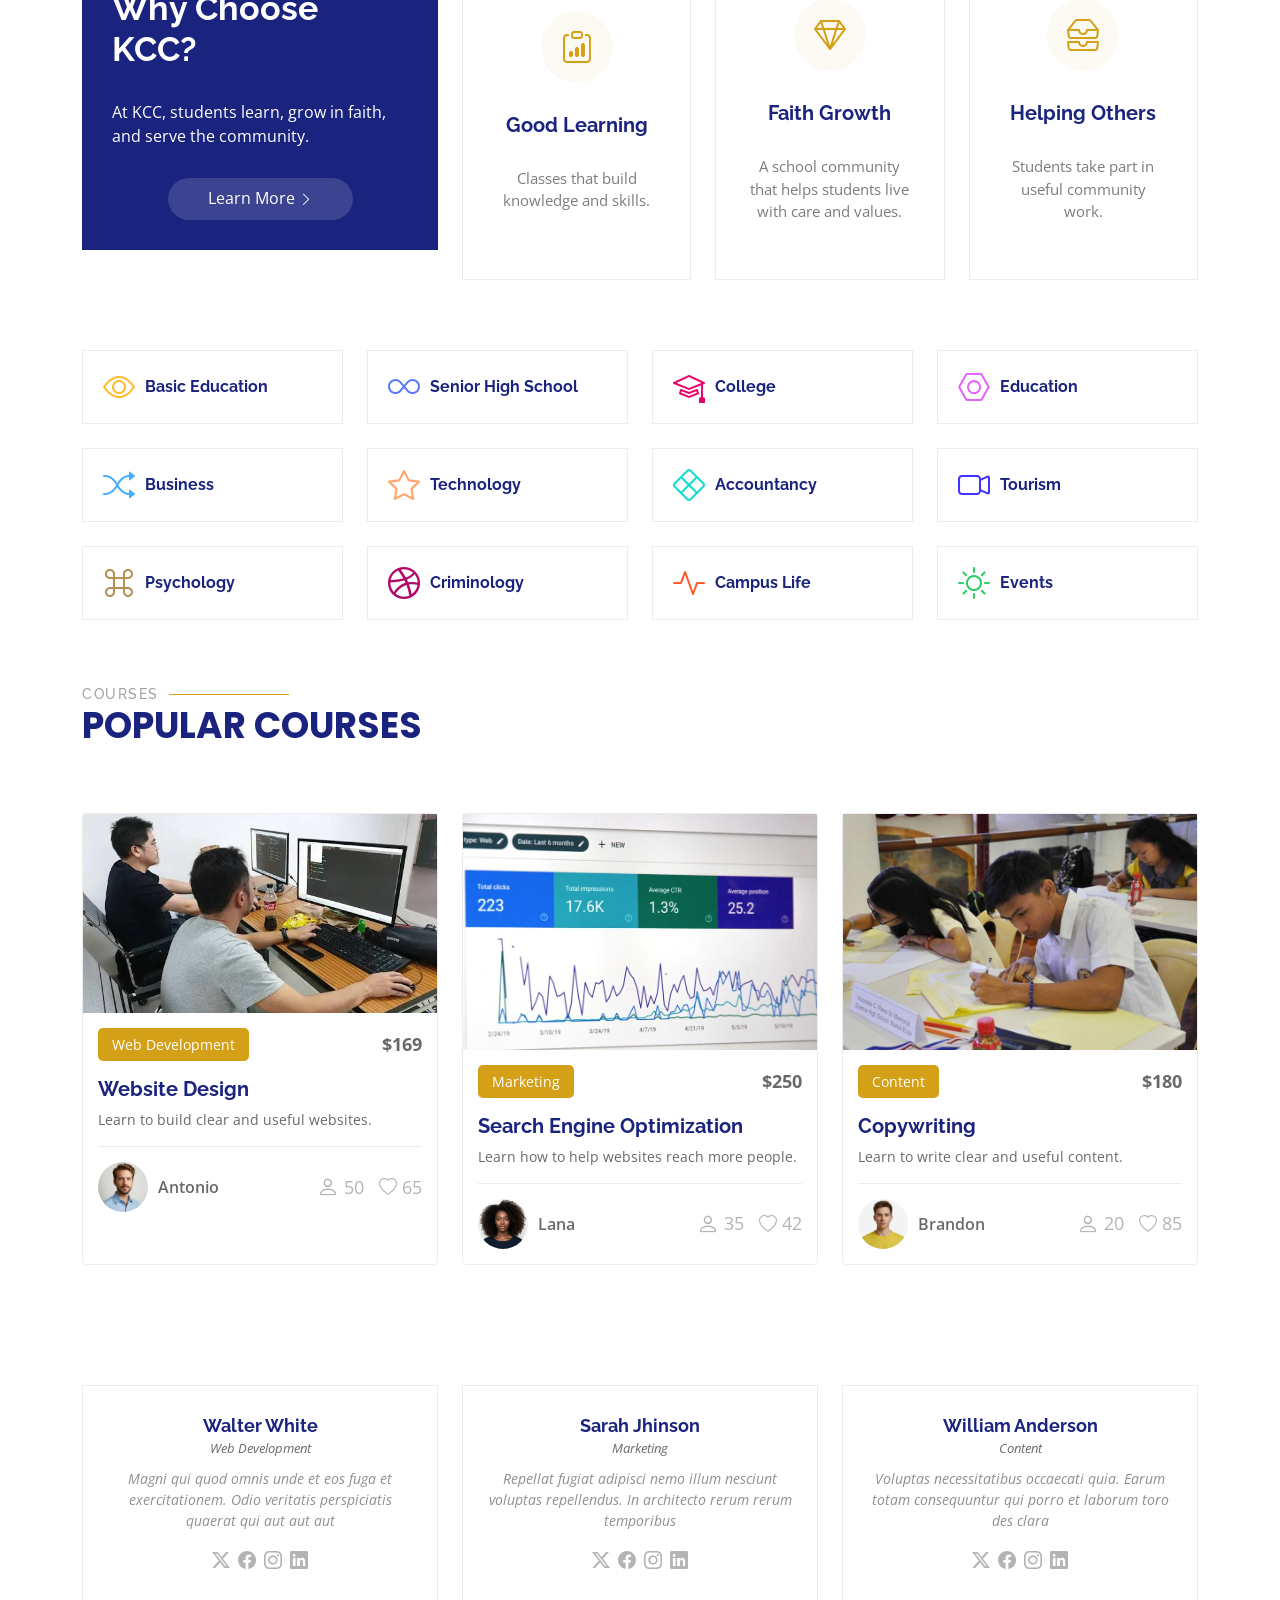
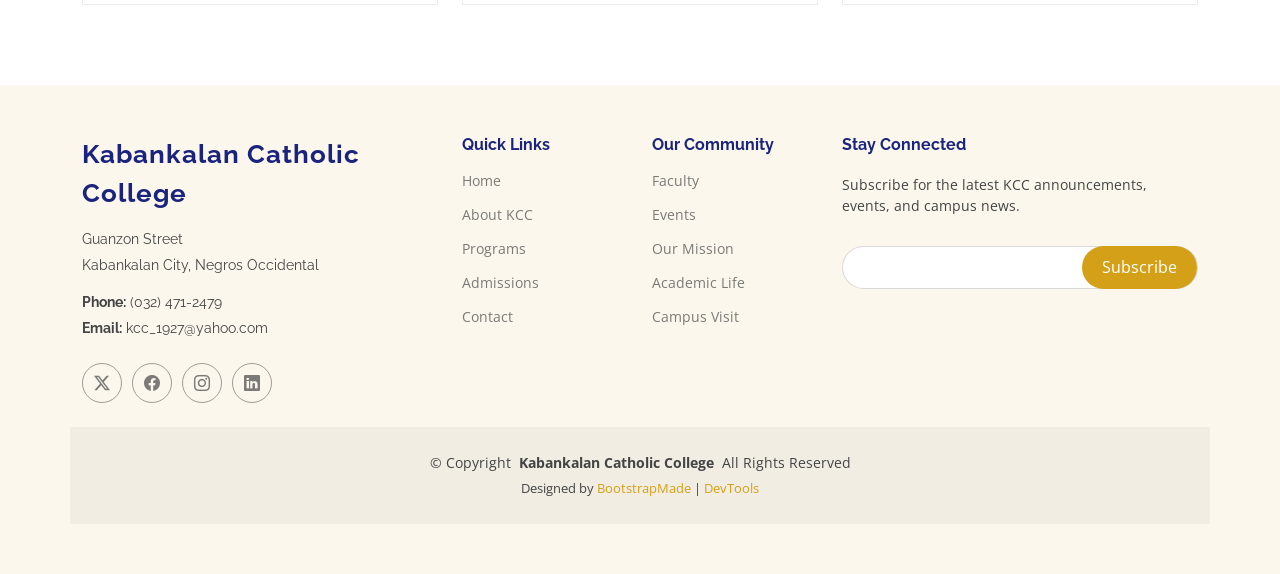
==== commit bf9eaabb: "make the information simple" ====
--- a/index.html
+++ b/index.html
@@ -73,8 +73,8 @@
       <img src="assets/img/background.jpg" alt="" data-aos="fade-in">
 
       <div class="container">
-        <h2 data-aos="fade-up" data-aos-delay="100">Catholic Education,<br>Excellent Formation</h2>
-        <p data-aos="fade-up" data-aos-delay="200">Kabankalan Catholic College prepares students for service, leadership, and lifelong learning.</p>
+        <h2 data-aos="fade-up" data-aos-delay="100">Learn with Faith.<br>Serve with Purpose.</h2>
+        <p data-aos="fade-up" data-aos-delay="200">Study at Kabankalan Catholic College.</p>
         <div class="d-flex mt-4" data-aos="fade-up" data-aos-delay="300">
           <a href="courses.html" class="btn-get-started">Explore Programs</a>
         </div>
@@ -94,14 +94,12 @@
           </div>
 
           <div class="col-lg-6 order-2 order-lg-1 content" data-aos="fade-up" data-aos-delay="200">
-            <h3>Faith, learning, and service since 1927</h3>
-            <p class="fst-italic">
-              Kabankalan Catholic College is committed to accessible, Christ-centered education in Kabankalan City.
-            </p>
+            <h3>Faith and learning since 1927</h3>
+            <p class="fst-italic">KCC offers caring, Christ-centered education.</p>
             <ul>
-              <li><i class="bi bi-check-circle"></i> <span>Strong academic programs grounded in Catholic values.</span></li>
-              <li><i class="bi bi-check-circle"></i> <span>A caring community that supports every student's growth.</span></li>
-              <li><i class="bi bi-check-circle"></i> <span>Learning experiences that prepare graduates to serve society.</span></li>
+              <li><i class="bi bi-check-circle"></i> <span>Good programs and useful skills.</span></li>
+              <li><i class="bi bi-check-circle"></i> <span>Teachers who help students grow.</span></li>
+              <li><i class="bi bi-check-circle"></i> <span>Learning that prepares students to serve.</span></li>
             </ul>
             <a href="about.html" class="read-more"><span>About KCC</span><i class="bi bi-arrow-right"></i></a>
           </div>
@@ -143,7 +141,7 @@
           <div class="col-lg-3 col-md-6">
             <div class="stats-item text-center w-100 h-100">
               <span data-purecounter-start="0" data-purecounter-end="24" data-purecounter-duration="1" class="purecounter"></span>
-              <p>Trainers</p>
+              <p>Faculty</p>
             </div>
           </div><!-- End Stats Item -->
 
@@ -163,9 +161,7 @@
           <div class="col-lg-4" data-aos="fade-up" data-aos-delay="100">
             <div class="why-box">
               <h3>Why Choose KCC?</h3>
-              <p>
-                KCC brings together academic excellence, faith formation, community service, and holistic student development in a supportive Catholic learning environment.
-              </p>
+              <p>At KCC, students learn, grow in faith, and serve the community.</p>
               <div class="text-center">
                 <a href="about.html" class="more-btn"><span>Learn More</span> <i class="bi bi-chevron-right"></i></a>
               </div>
@@ -178,24 +174,24 @@
               <div class="col-xl-4">
                 <div class="icon-box d-flex flex-column justify-content-center align-items-center">
                   <i class="bi bi-clipboard-data"></i>
-                  <h4>Academic Excellence</h4>
-                  <p>Engaging instruction that develops knowledge, skills, and critical thinking.</p>
+                  <h4>Good Learning</h4>
+                  <p>Classes that build knowledge and skills.</p>
                 </div>
               </div><!-- End Icon Box -->
 
               <div class="col-xl-4" data-aos="fade-up" data-aos-delay="300">
                 <div class="icon-box d-flex flex-column justify-content-center align-items-center">
                   <i class="bi bi-gem"></i>
-                  <h4>Faith Formation</h4>
-                  <p>A Christ-centered community that encourages prayer and moral growth.</p>
+                  <h4>Faith Growth</h4>
+                  <p>A school community that helps students live with care and values.</p>
                 </div>
               </div><!-- End Icon Box -->
 
               <div class="col-xl-4" data-aos="fade-up" data-aos-delay="400">
                 <div class="icon-box d-flex flex-column justify-content-center align-items-center">
                   <i class="bi bi-inboxes"></i>
-                  <h4>Community Service</h4>
-                  <p>Opportunities for students to serve others and strengthen their community.</p>
+                  <h4>Helping Others</h4>
+                  <p>Students take part in useful community work.</p>
                 </div>
               </div><!-- End Icon Box -->
 
@@ -225,77 +221,77 @@
           <div class="col-lg-3 col-md-4" data-aos="fade-up" data-aos-delay="200">
             <div class="features-item">
               <i class="bi bi-infinity" style="color: #5578ff;"></i>
-              <h3><a href="" class="stretched-link">Dolor Sitema</a></h3>
+              <h3><a href="" class="stretched-link">Senior High School</a></h3>
             </div>
           </div><!-- End Feature Item -->
 
           <div class="col-lg-3 col-md-4" data-aos="fade-up" data-aos-delay="300">
             <div class="features-item">
               <i class="bi bi-mortarboard" style="color: #e80368;"></i>
-              <h3><a href="" class="stretched-link">Sed perspiciatis</a></h3>
+              <h3><a href="" class="stretched-link">College</a></h3>
             </div>
           </div><!-- End Feature Item -->
 
           <div class="col-lg-3 col-md-4" data-aos="fade-up" data-aos-delay="400">
             <div class="features-item">
               <i class="bi bi-nut" style="color: #e361ff;"></i>
-              <h3><a href="" class="stretched-link">Magni Dolores</a></h3>
+              <h3><a href="" class="stretched-link">Education</a></h3>
             </div>
           </div><!-- End Feature Item -->
 
           <div class="col-lg-3 col-md-4" data-aos="fade-up" data-aos-delay="500">
             <div class="features-item">
               <i class="bi bi-shuffle" style="color: #47aeff;"></i>
-              <h3><a href="" class="stretched-link">Nemo Enim</a></h3>
+              <h3><a href="" class="stretched-link">Business</a></h3>
             </div>
           </div><!-- End Feature Item -->
 
           <div class="col-lg-3 col-md-4" data-aos="fade-up" data-aos-delay="600">
             <div class="features-item">
               <i class="bi bi-star" style="color: #ffa76e;"></i>
-              <h3><a href="" class="stretched-link">Eiusmod Tempor</a></h3>
+              <h3><a href="" class="stretched-link">Technology</a></h3>
             </div>
           </div><!-- End Feature Item -->
 
           <div class="col-lg-3 col-md-4" data-aos="fade-up" data-aos-delay="700">
             <div class="features-item">
               <i class="bi bi-x-diamond" style="color: #11dbcf;"></i>
-              <h3><a href="" class="stretched-link">Midela Teren</a></h3>
+              <h3><a href="" class="stretched-link">Accountancy</a></h3>
             </div>
           </div><!-- End Feature Item -->
 
           <div class="col-lg-3 col-md-4" data-aos="fade-up" data-aos-delay="800">
             <div class="features-item">
               <i class="bi bi-camera-video" style="color: #4233ff;"></i>
-              <h3><a href="" class="stretched-link">Pira Neve</a></h3>
+              <h3><a href="" class="stretched-link">Tourism</a></h3>
             </div>
           </div><!-- End Feature Item -->
 
           <div class="col-lg-3 col-md-4" data-aos="fade-up" data-aos-delay="900">
             <div class="features-item">
               <i class="bi bi-command" style="color: #b2904f;"></i>
-              <h3><a href="" class="stretched-link">Dirada Pack</a></h3>
+              <h3><a href="" class="stretched-link">Psychology</a></h3>
             </div>
           </div><!-- End Feature Item -->
 
           <div class="col-lg-3 col-md-4" data-aos="fade-up" data-aos-delay="1000">
             <div class="features-item">
               <i class="bi bi-dribbble" style="color: #b20969;"></i>
-              <h3><a href="" class="stretched-link">Moton Ideal</a></h3>
+              <h3><a href="" class="stretched-link">Criminology</a></h3>
             </div>
           </div><!-- End Feature Item -->
 
           <div class="col-lg-3 col-md-4" data-aos="fade-up" data-aos-delay="1100">
             <div class="features-item">
               <i class="bi bi-activity" style="color: #ff5828;"></i>
-              <h3><a href="" class="stretched-link">Verdo Park</a></h3>
+              <h3><a href="" class="stretched-link">Campus Life</a></h3>
             </div>
           </div><!-- End Feature Item -->
 
           <div class="col-lg-3 col-md-4" data-aos="fade-up" data-aos-delay="1200">
             <div class="features-item">
               <i class="bi bi-brightness-high" style="color: #29cc61;"></i>
-              <h3><a href="" class="stretched-link">Flavor Nivelanda</a></h3>
+              <h3><a href="" class="stretched-link">Events</a></h3>
             </div>
           </div><!-- End Feature Item -->
 
@@ -328,7 +324,7 @@
                 </div>
 
                 <h3><a href="course-details.html">Website Design</a></h3>
-                <p class="description">Et architecto provident deleniti facere repellat nobis iste. Id facere quia quae dolores dolorem tempore.</p>
+                <p class="description">Learn to build clear and useful websites.</p>
                 <div class="trainer d-flex justify-content-between align-items-center">
                   <div class="trainer-profile d-flex align-items-center">
                     <img src="assets/img/person/person-m-7.webp" class="img-fluid" alt="">
@@ -354,7 +350,7 @@
                 </div>
 
                 <h3><a href="course-details.html">Search Engine Optimization</a></h3>
-                <p class="description">Et architecto provident deleniti facere repellat nobis iste. Id facere quia quae dolores dolorem tempore.</p>
+                <p class="description">Learn how to help websites reach more people.</p>
                 <div class="trainer d-flex justify-content-between align-items-center">
                   <div class="trainer-profile d-flex align-items-center">
                     <img src="assets/img/person/person-f-14.webp" class="img-fluid" alt="">
@@ -380,7 +376,7 @@
                 </div>
 
                 <h3><a href="course-details.html">Copywriting</a></h3>
-                <p class="description">Et architecto provident deleniti facere repellat nobis iste. Id facere quia quae dolores dolorem tempore.</p>
+                <p class="description">Learn to write clear and useful content.</p>
                 <div class="trainer d-flex justify-content-between align-items-center">
                   <div class="trainer-profile d-flex align-items-center">
                     <img src="assets/img/person/person-m-12.webp" class="img-fluid" alt="">
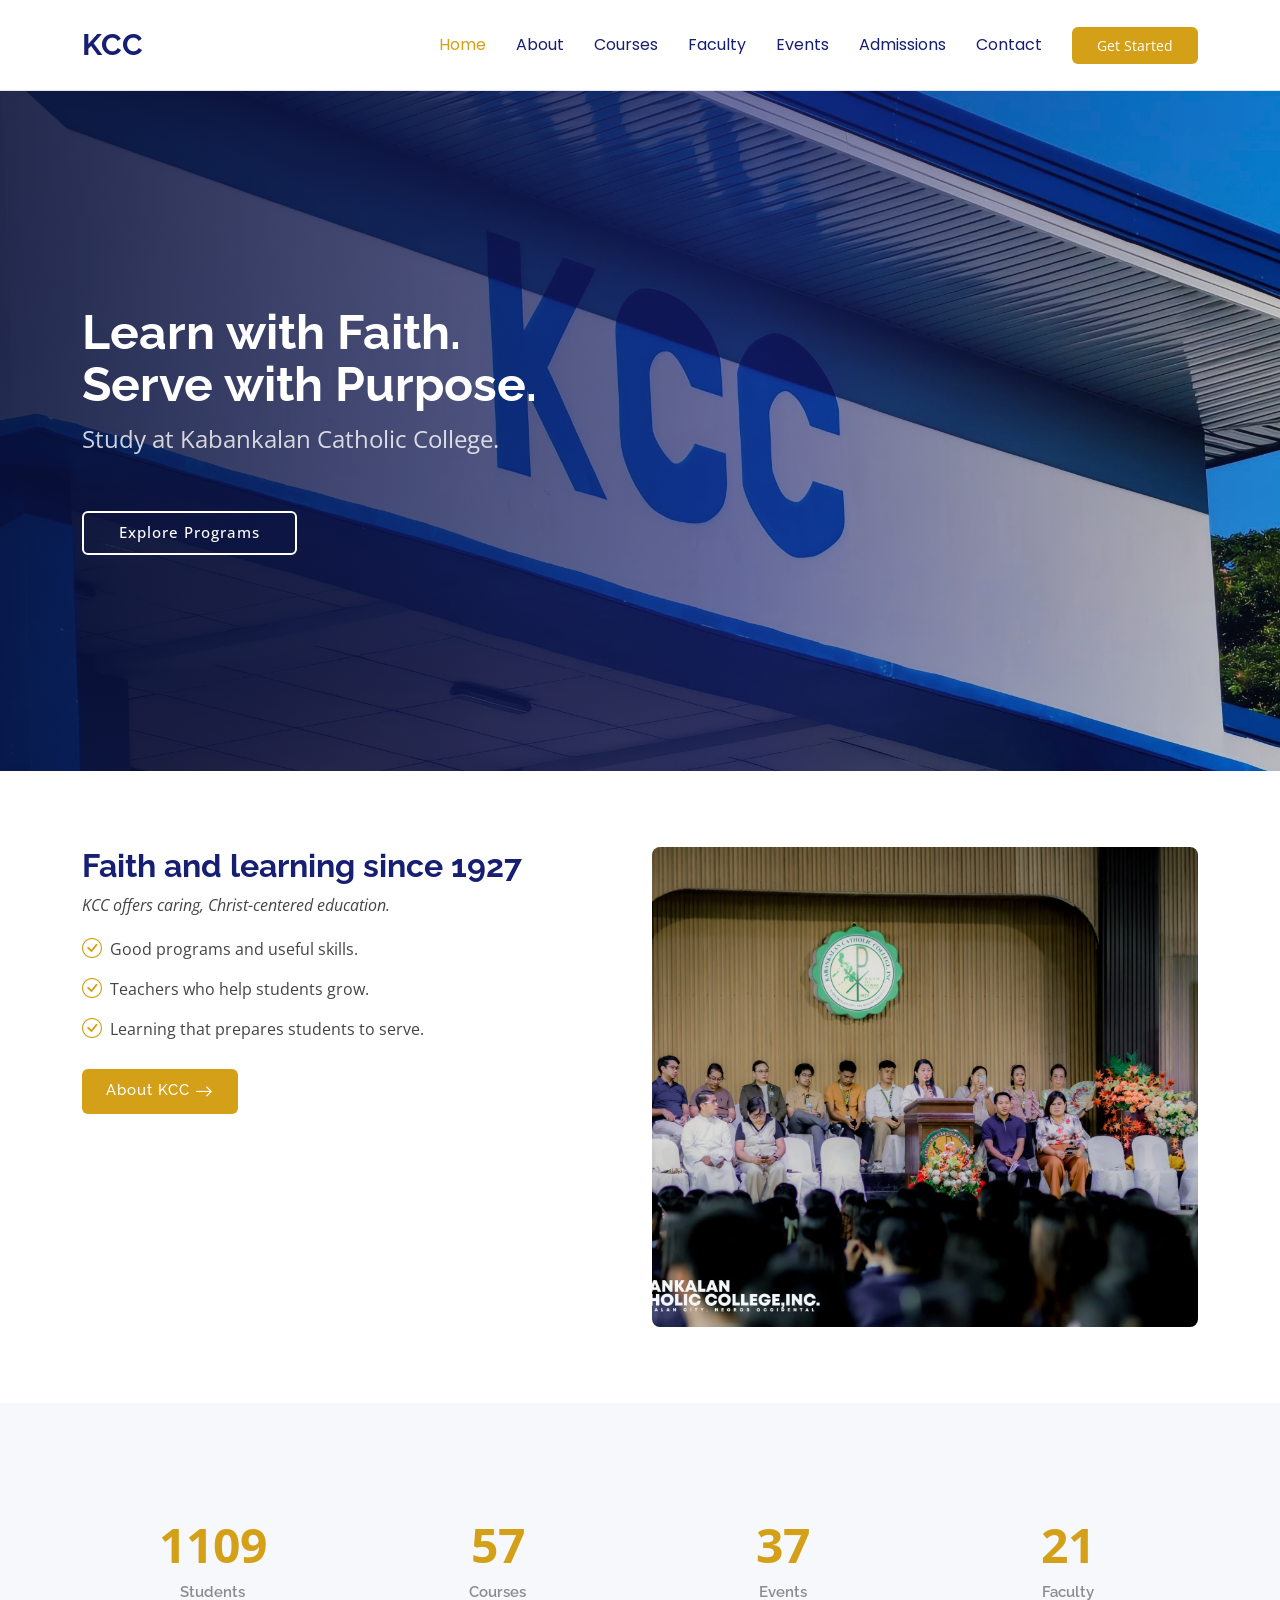
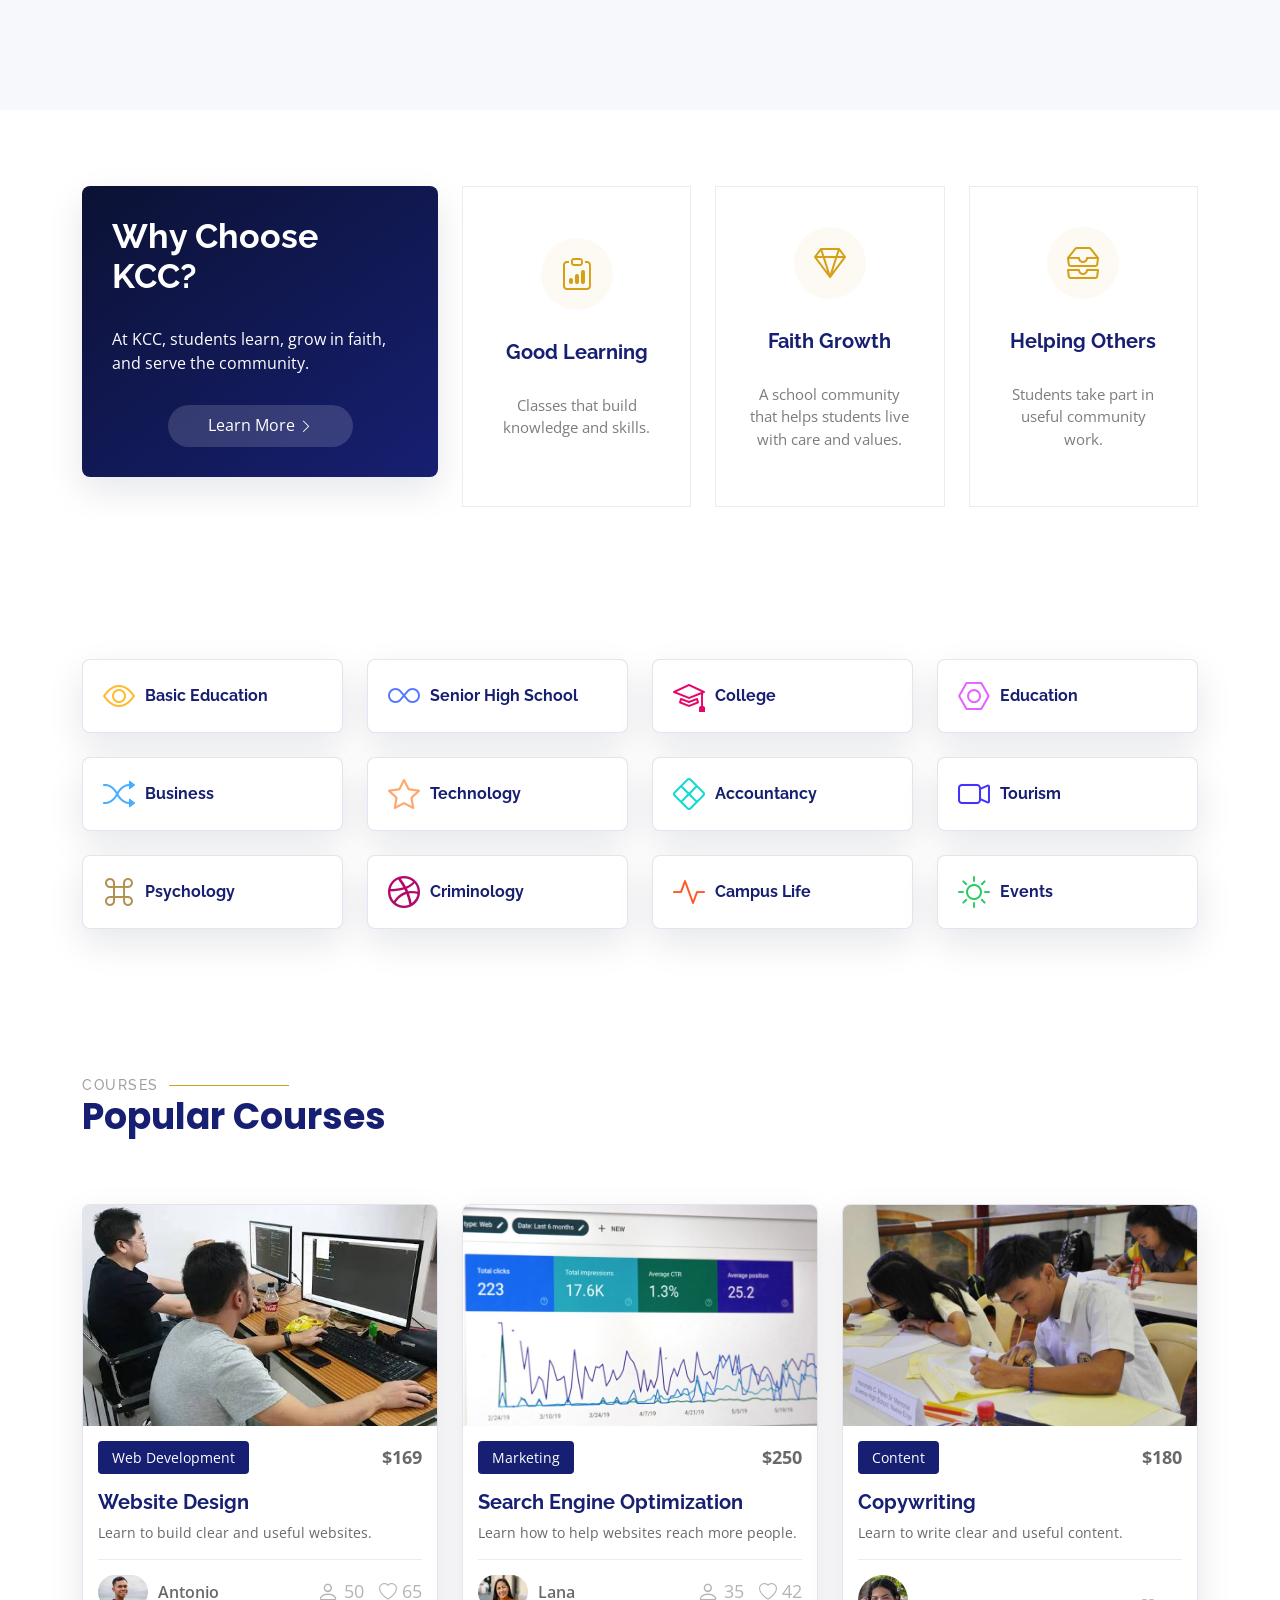
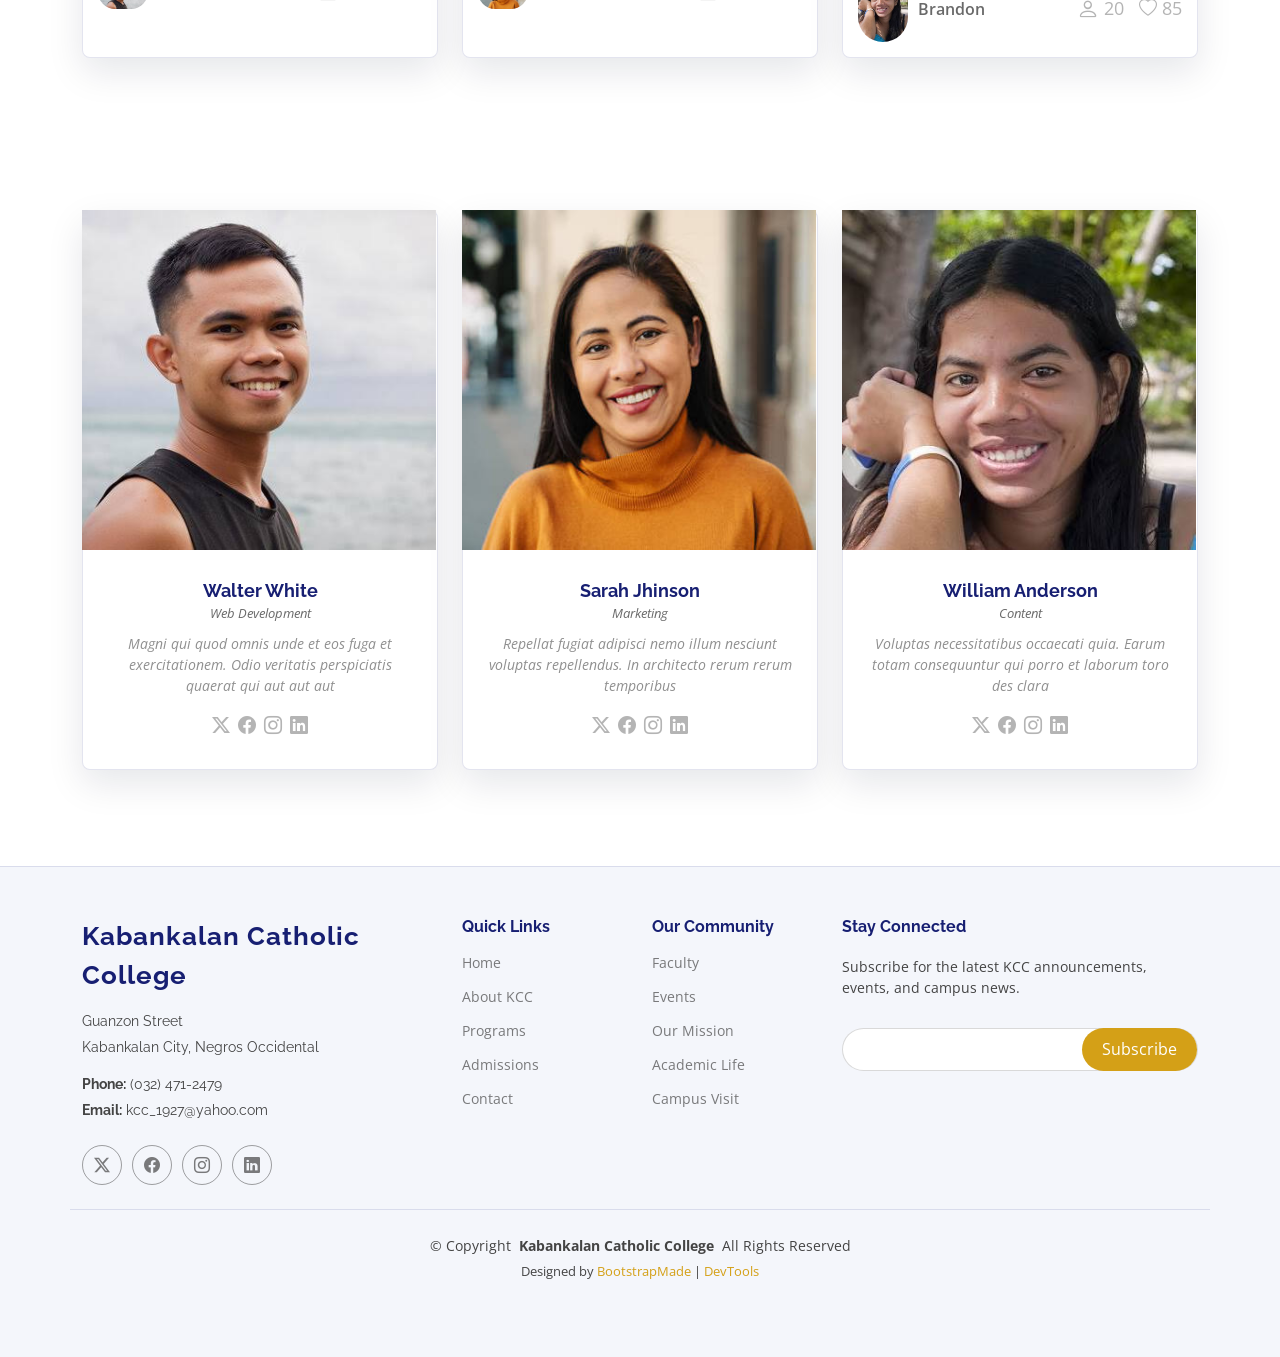
==== commit 46829333: "final" ====
--- a/index.html
+++ b/index.html
@@ -327,7 +327,7 @@
                 <p class="description">Learn to build clear and useful websites.</p>
                 <div class="trainer d-flex justify-content-between align-items-center">
                   <div class="trainer-profile d-flex align-items-center">
-                    <img src="assets/img/person/person-m-7.webp" class="img-fluid" alt="">
+                    <img src="assets/img/trainers/images (15).jpeg" class="img-fluid" alt="Antonio, web design trainer">
                     <a href="" class="trainer-link">Antonio</a>
                   </div>
                   <div class="trainer-rank d-flex align-items-center">
@@ -353,7 +353,7 @@
                 <p class="description">Learn how to help websites reach more people.</p>
                 <div class="trainer d-flex justify-content-between align-items-center">
                   <div class="trainer-profile d-flex align-items-center">
-                    <img src="assets/img/person/person-f-14.webp" class="img-fluid" alt="">
+                    <img src="assets/img/trainers/images (16).jpeg" class="img-fluid" alt="Lana, marketing trainer">
                     <a href="" class="trainer-link">Lana</a>
                   </div>
                   <div class="trainer-rank d-flex align-items-center">
@@ -379,7 +379,7 @@
                 <p class="description">Learn to write clear and useful content.</p>
                 <div class="trainer d-flex justify-content-between align-items-center">
                   <div class="trainer-profile d-flex align-items-center">
-                    <img src="assets/img/person/person-m-12.webp" class="img-fluid" alt="">
+                    <img src="assets/img/trainers/images (18).jpeg" class="img-fluid" alt="Brandon, copywriting trainer">
                     <a href="" class="trainer-link">Brandon</a>
                   </div>
                   <div class="trainer-rank d-flex align-items-center">
@@ -407,7 +407,7 @@
 
           <div class="col-lg-4 col-md-6 d-flex" data-aos="fade-up" data-aos-delay="100">
             <div class="member">
-              <img src="assets/img/trainers/trainer-1.jpg" class="img-fluid" alt="">
+              <img src="assets/img/trainers/images (15).jpeg" class="img-fluid" alt="Walter White, Business faculty">
               <div class="member-content">
                 <h4>Walter White</h4>
                 <span>Web Development</span>
@@ -426,7 +426,7 @@
 
           <div class="col-lg-4 col-md-6 d-flex" data-aos="fade-up" data-aos-delay="200">
             <div class="member">
-              <img src="assets/img/trainers/trainer-2.jpg" class="img-fluid" alt="">
+              <img src="assets/img/trainers/images (16).jpeg" class="img-fluid" alt="Sarah Jhonson, Marketing faculty">
               <div class="member-content">
                 <h4>Sarah Jhinson</h4>
                 <span>Marketing</span>
@@ -445,7 +445,7 @@
 
           <div class="col-lg-4 col-md-6 d-flex" data-aos="fade-up" data-aos-delay="300">
             <div class="member">
-              <img src="assets/img/trainers/trainer-3.jpg" class="img-fluid" alt="">
+              <img src="assets/img/trainers/images (18).jpeg" class="img-fluid" alt="William Anderson, Mathematics faculty">
               <div class="member-content">
                 <h4>William Anderson</h4>
                 <span>Content</span>
--- a/assets/css/main.css
+++ b/assets/css/main.css
@@ -2348,8 +2348,346 @@
 }
 
 /*--------------------------------------------------------------
-# Starter Section Section
---------------------------------------------------------------*/
-.starter-section {
-  /* Add your styles here */
+# Modern KCC Refinements
+--------------------------------------------------------------*/
+:root {
+  --kcc-navy: #171f72;
+  --kcc-navy-deep: #0b1234;
+  --kcc-gold: #d4a017;
+  --kcc-gold-light: #f6d24b;
+  --kcc-cream: #f7f8fc;
+  --kcc-border: rgba(26, 35, 126, 0.12);
+  --kcc-shadow: 0 14px 36px rgba(11, 18, 52, 0.10);
+}
+
+body {
+  letter-spacing: 0;
+}
+
+.header {
+  border-bottom: 1px solid var(--kcc-border);
+  background: rgba(255, 255, 255, 0.96);
+  backdrop-filter: blur(14px);
+}
+
+.scrolled .header {
+  box-shadow: 0 8px 24px rgba(11, 18, 52, 0.08);
+}
+
+.header .logo h1 {
+  letter-spacing: 0;
+  color: var(--kcc-navy);
+}
+
+.navmenu a,
+.navmenu a:focus {
+  letter-spacing: 0;
+}
+
+.header .btn-getstarted,
+.header .btn-getstarted:focus,
+.hero .btn-get-started,
+.about .content .read-more,
+.pricing .btn-buy,
+.contact .email-form button[type=submit],
+.course-details .course-sidebar .pricing-card .btn-enroll {
+  border-radius: 6px;
+}
+
+.hero {
+  min-height: 680px;
+}
+
+.hero:before {
+  background: linear-gradient(90deg, rgba(8, 16, 58, 0.88) 0%, rgba(23, 31, 114, 0.62) 58%, rgba(8, 16, 58, 0.20) 100%);
+}
+
+.hero h2 {
+  max-width: 760px;
+  line-height: 1.08;
+  letter-spacing: 0;
+}
+
+.hero p {
+  max-width: 620px;
+}
+
+.section {
+  padding: 76px 0;
+}
+
+.light-background {
+  --background-color: #f7f8fc;
+}
+
+.dark-background {
+  --background-color: var(--kcc-navy-deep);
+  --surface-color: #151d58;
+}
+
+.section-title h2 {
+  letter-spacing: 1.5px;
+}
+
+.section-title p {
+  letter-spacing: 0;
+  text-transform: none;
+}
+
+.page-title {
+  --background-color: var(--kcc-navy);
+  background: linear-gradient(135deg, var(--kcc-navy-deep), var(--kcc-navy));
+}
+
+.page-title nav {
+  background: var(--kcc-gold);
+}
+
+.page-title nav a,
+.page-title nav ol {
+  color: var(--kcc-navy-deep);
+}
+
+.page-title nav ol li+li::before {
+  color: rgba(11, 18, 52, 0.55);
+}
+
+.why-us .why-box,
+.features .features-item,
+.courses .course-item,
+.trainers-index .member,
+.testimonials .testimonial-item,
+.pricing .pricing-item,
+.course-details .course-content .what-you-learn,
+.course-details .course-curriculum .curriculum-section,
+.course-details .course-sidebar .pricing-card,
+.course-details .course-sidebar .course-info-card,
+.course-details .course-sidebar .course-tags,
+.events .card-body {
+  border: 1px solid var(--kcc-border);
+  border-radius: 8px;
+  box-shadow: var(--kcc-shadow);
+}
+
+.why-us .why-box {
+  border: 0;
+  background: linear-gradient(145deg, var(--kcc-navy-deep), var(--kcc-navy));
+}
+
+.why-us .icon-box,
+.features .features-item,
+.courses .course-item,
+.trainers-index .member,
+.pricing .pricing-item {
+  transition: transform 0.25s ease, border-color 0.25s ease, box-shadow 0.25s ease;
+}
+
+.why-us .icon-box:hover,
+.features .features-item:hover,
+.courses .course-item:hover,
+.trainers-index .member:hover,
+.pricing .pricing-item:hover {
+  transform: translateY(-5px);
+  border-color: rgba(212, 160, 23, 0.55);
+  box-shadow: var(--kcc-shadow);
+}
+
+.features .features-item {
+  border-radius: 8px;
+}
+
+.courses .course-content,
+.trainers-index .member .member-content {
+  letter-spacing: 0;
+}
+
+.courses .course-content .category {
+  border-radius: 4px;
+  background: var(--kcc-navy);
+}
+
+.trainers .member .member-img {
+  border: 4px solid var(--kcc-gold-light);
+}
+
+.events .card {
+  padding: 0 20px;
+}
+
+.events .card-img {
+  width: calc(100% + 40px);
+  margin-left: -20px;
+  border-radius: 8px 8px 0 0;
+}
+
+.events .card-body {
+  border-radius: 0 0 8px 8px;
+}
+
+.footer {
+  border-top: 1px solid var(--kcc-border);
+  background: #f4f6fb;
+}
+
+.footer .footer-about .logo span,
+.footer h4 {
+  color: var(--kcc-navy);
+}
+
+.footer .copyright {
+  border-top: 1px solid var(--kcc-border);
+  background: transparent;
+}
+
+.scroll-top {
+  border-radius: 6px;
+}
+
+@media (max-width: 768px) {
+  .section {
+    padding: 56px 0;
+  }
+
+  .hero {
+    min-height: 560px;
+  }
+
+  .hero h2 {
+    font-size: 34px;
+  }
+
+  .why-us .why-box h3 {
+    font-size: 28px;
+  }
+
+  .events .card {
+    margin-bottom: 40px;
+  }
+}
+
+/*--------------------------------------------------------------
+# Clean Image Alignment
+--------------------------------------------------------------*/
+.about img,
+.about-us img {
+  width: 100%;
+  height: clamp(320px, 38vw, 480px);
+  object-fit: cover;
+  object-position: center;
+  border-radius: 8px;
+}
+
+.courses .course-item {
+  width: 100%;
+  height: 100%;
+  overflow: hidden;
+}
+
+.courses .course-item > img {
+  width: 100%;
+  aspect-ratio: 16 / 10;
+  height: auto;
+  object-fit: cover;
+  object-position: center;
+}
+
+.courses .course-content {
+  min-height: 210px;
+}
+
+.trainers-index .member {
+  width: 100%;
+}
+
+.trainers-index .member > img {
+  width: 100%;
+  height: clamp(260px, 28vw, 340px);
+  object-fit: cover;
+  object-position: center top;
+}
+
+.trainers .member {
+  display: flex;
+  flex-direction: column;
+  align-items: center;
+}
+
+.trainers .member .member-img {
+  width: min(240px, 70vw);
+  aspect-ratio: 1;
+  margin: 0 auto;
+}
+
+.trainers .member .member-img img {
+  width: 100%;
+  height: 100%;
+  object-fit: cover;
+  object-position: center top;
+}
+
+.trainers .member .member-info {
+  width: 100%;
+  min-height: 150px;
+}
+
+.course-details .course-header .course-image img {
+  height: clamp(300px, 38vw, 420px);
+  object-position: center;
+}
+
+.course-details .tabs .tab-pane img {
+  width: 100%;
+  aspect-ratio: 4 / 3;
+  height: auto;
+  object-fit: contain;
+}
+
+.testimonials .testimonial-item {
+  min-height: 220px;
+}
+
+.testimonials .testimonial-item .testimonial-img {
+  width: 90px;
+  height: 90px;
+  object-fit: cover;
+  object-position: center top;
+}
+
+.events .card-img {
+  background: var(--kcc-navy-deep);
+}
+
+.events .card-img img {
+  object-position: center;
+}
+
+@media (max-width: 768px) {
+  .about img,
+  .about-us img {
+    height: clamp(250px, 72vw, 380px);
+  }
+
+  .courses .course-item > img {
+    aspect-ratio: 16 / 11;
+  }
+
+  .courses .course-content {
+    min-height: 0;
+  }
+
+  .trainers-index .member > img {
+    height: clamp(240px, 88vw, 360px);
+  }
+
+  .trainers .member .member-img {
+    width: min(220px, 70vw);
+  }
+
+  .trainers .member .member-info {
+    min-height: 0;
+  }
+
+  .course-details .course-header .course-image img {
+    height: clamp(220px, 70vw, 340px);
+  }
 }
